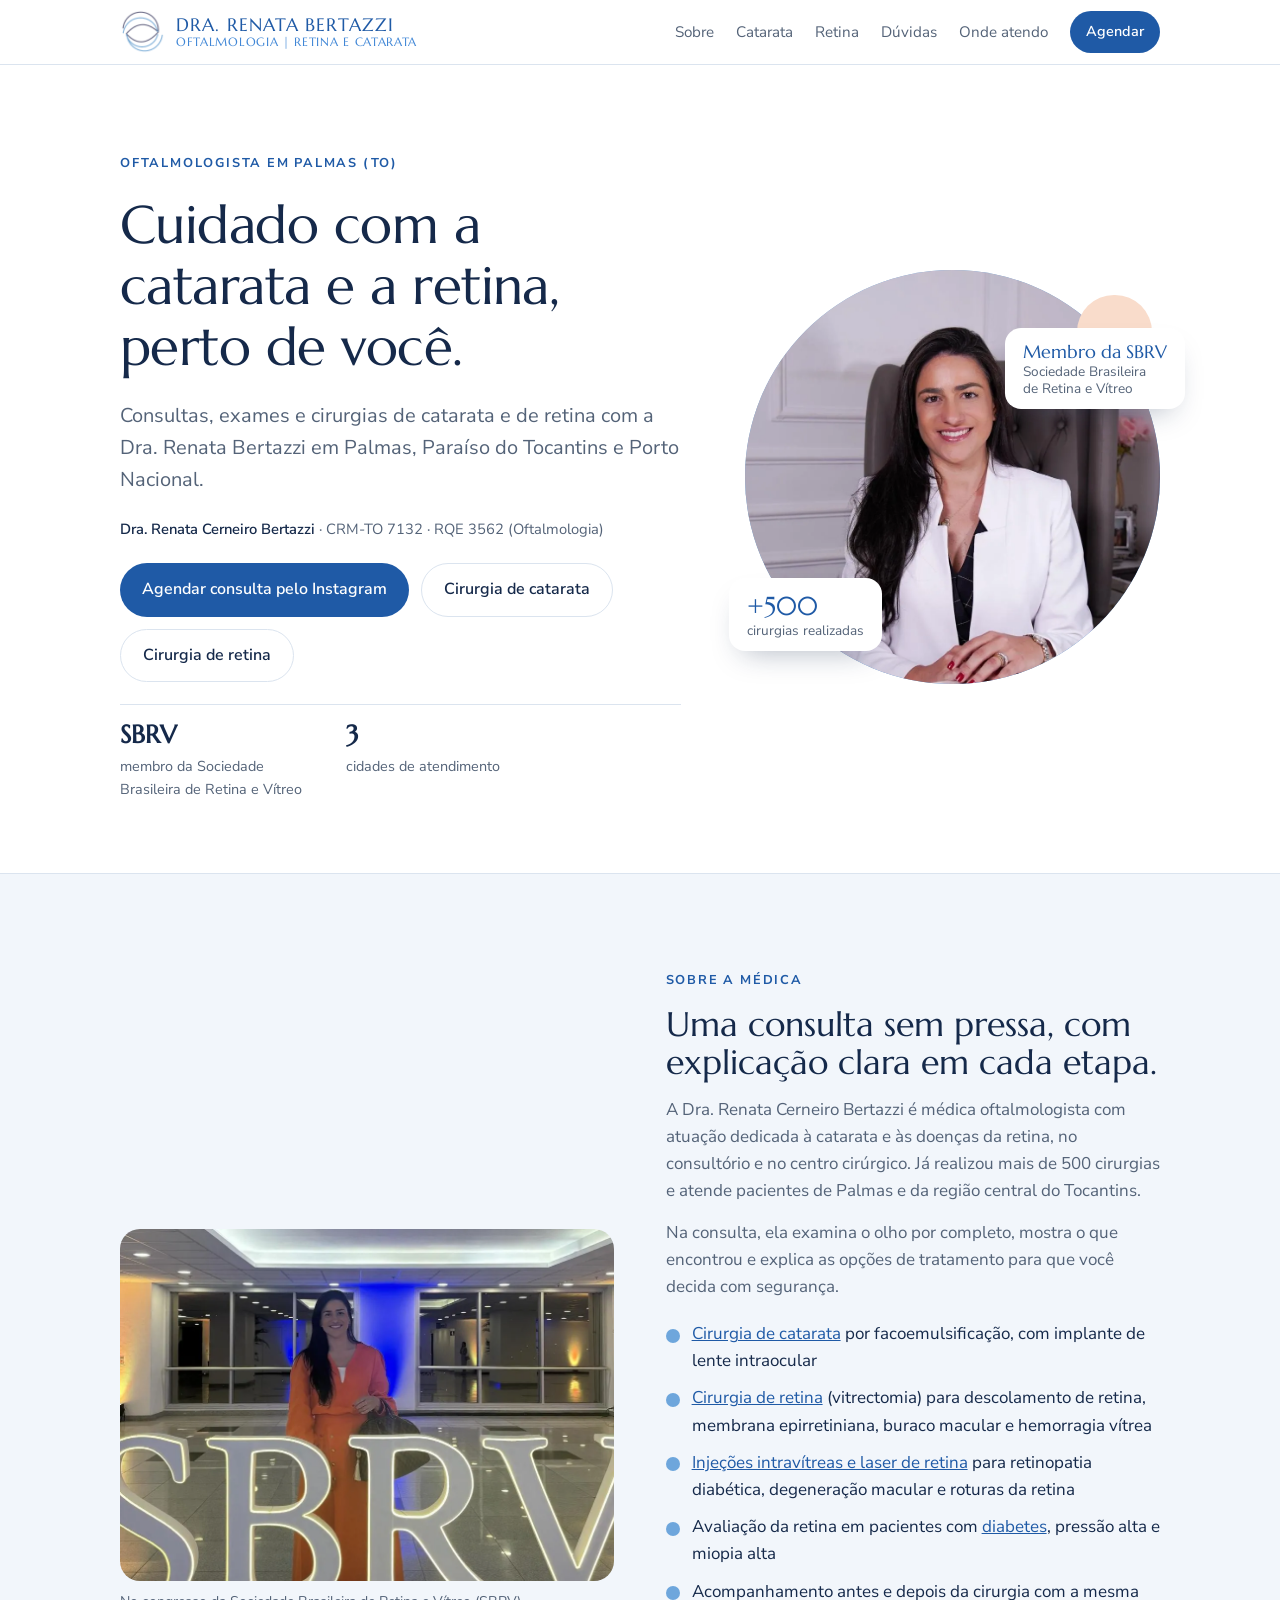
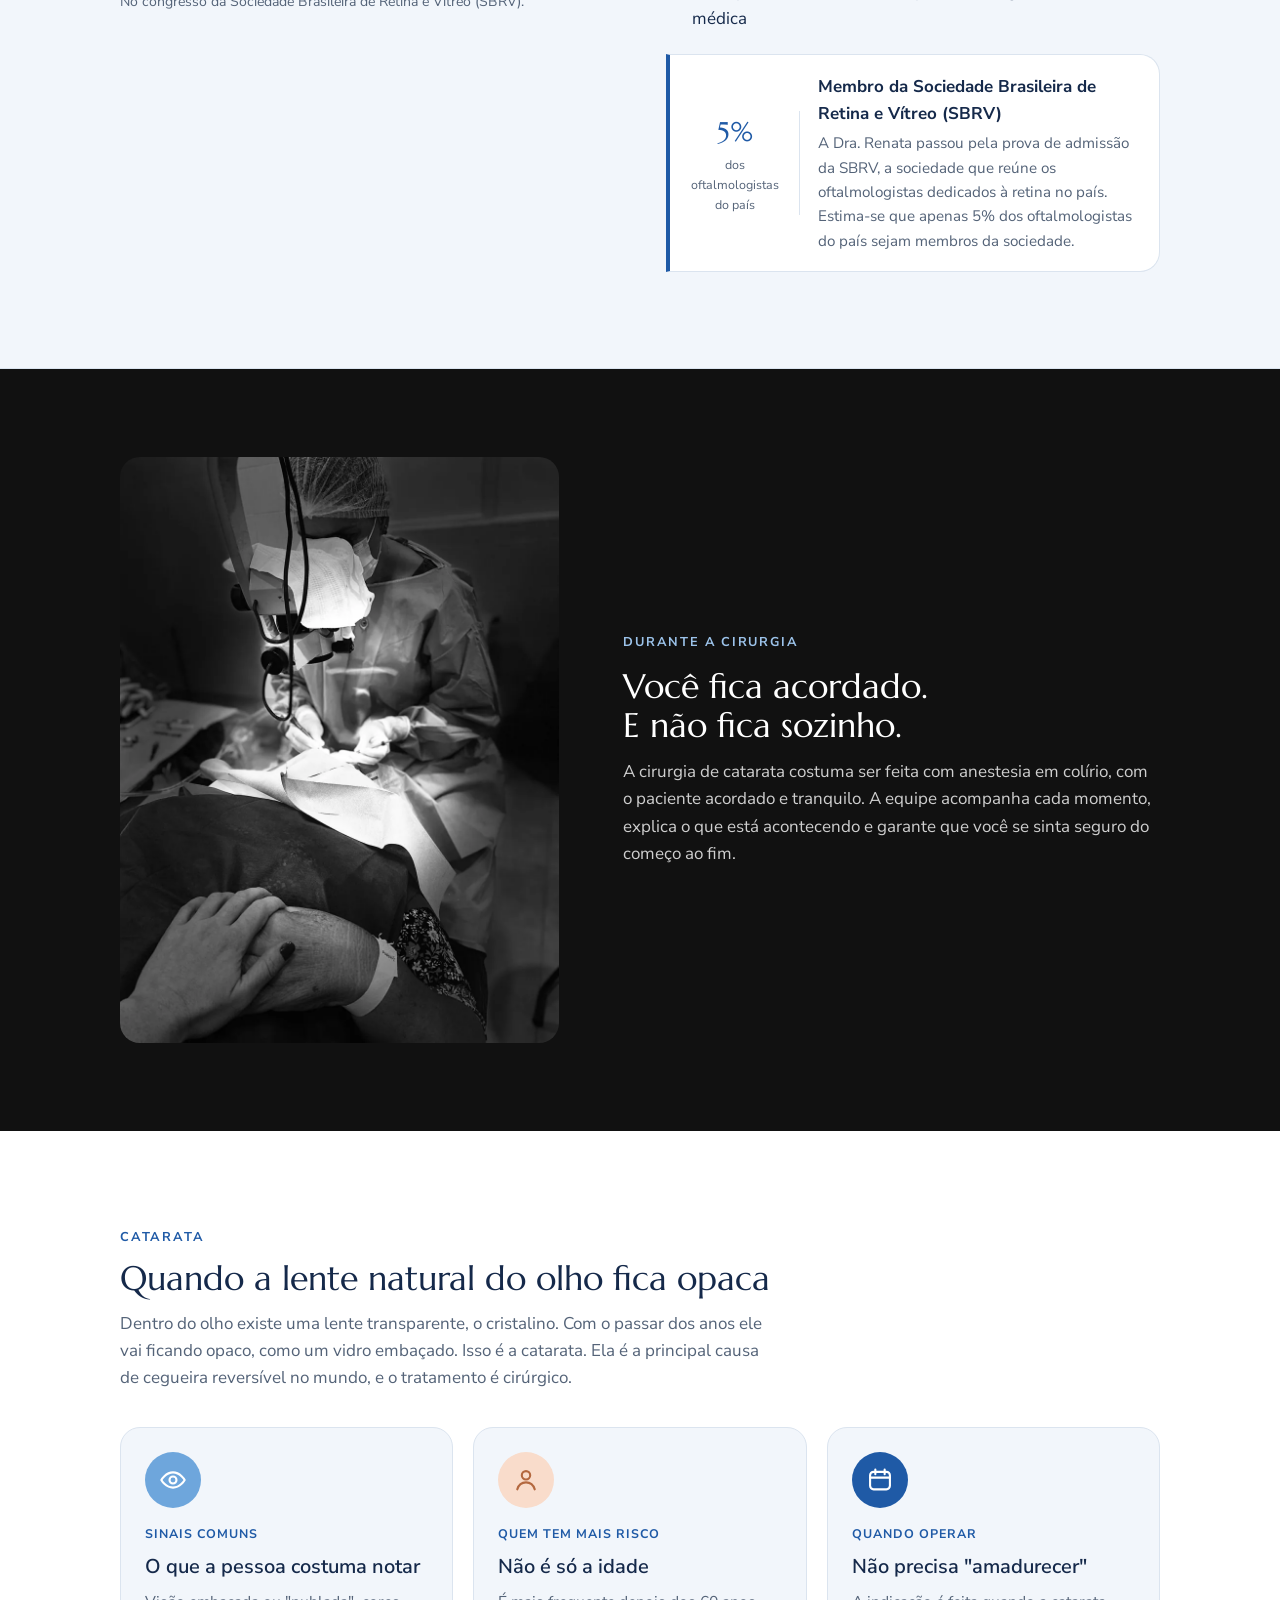
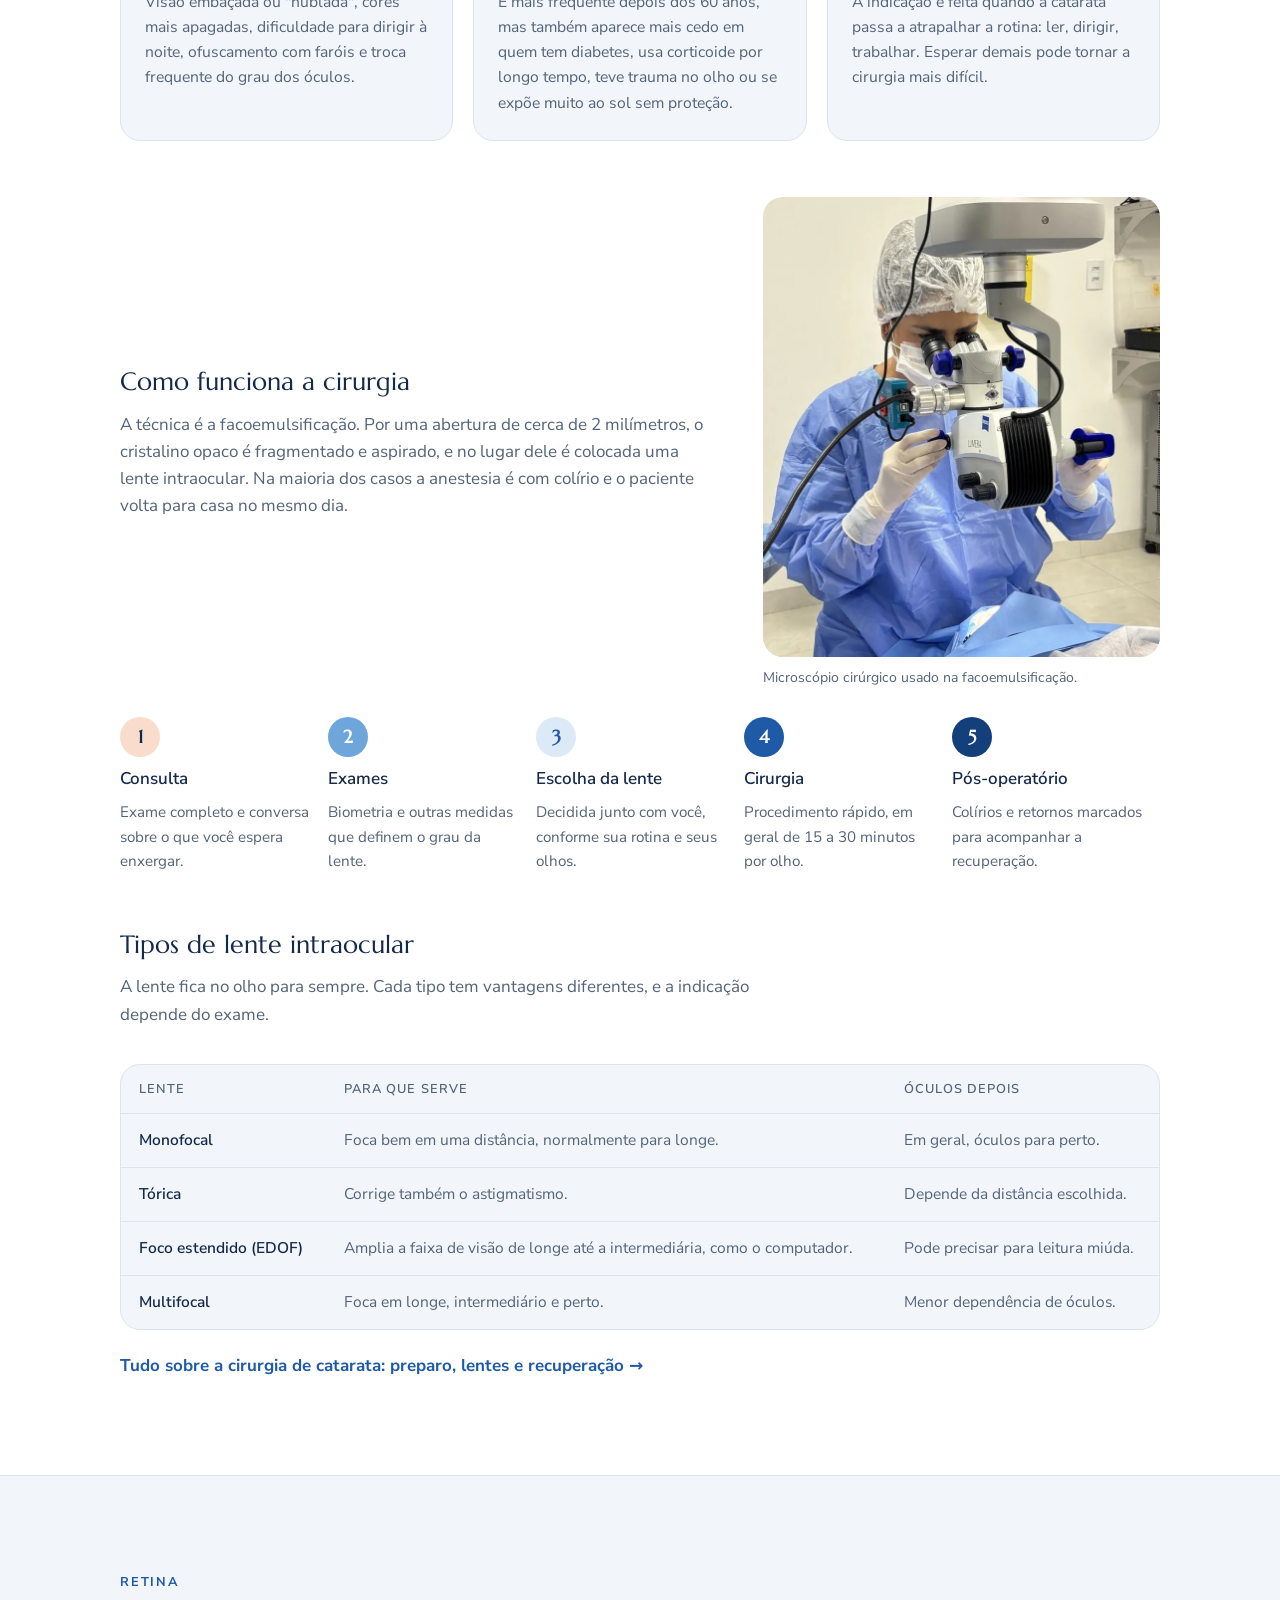
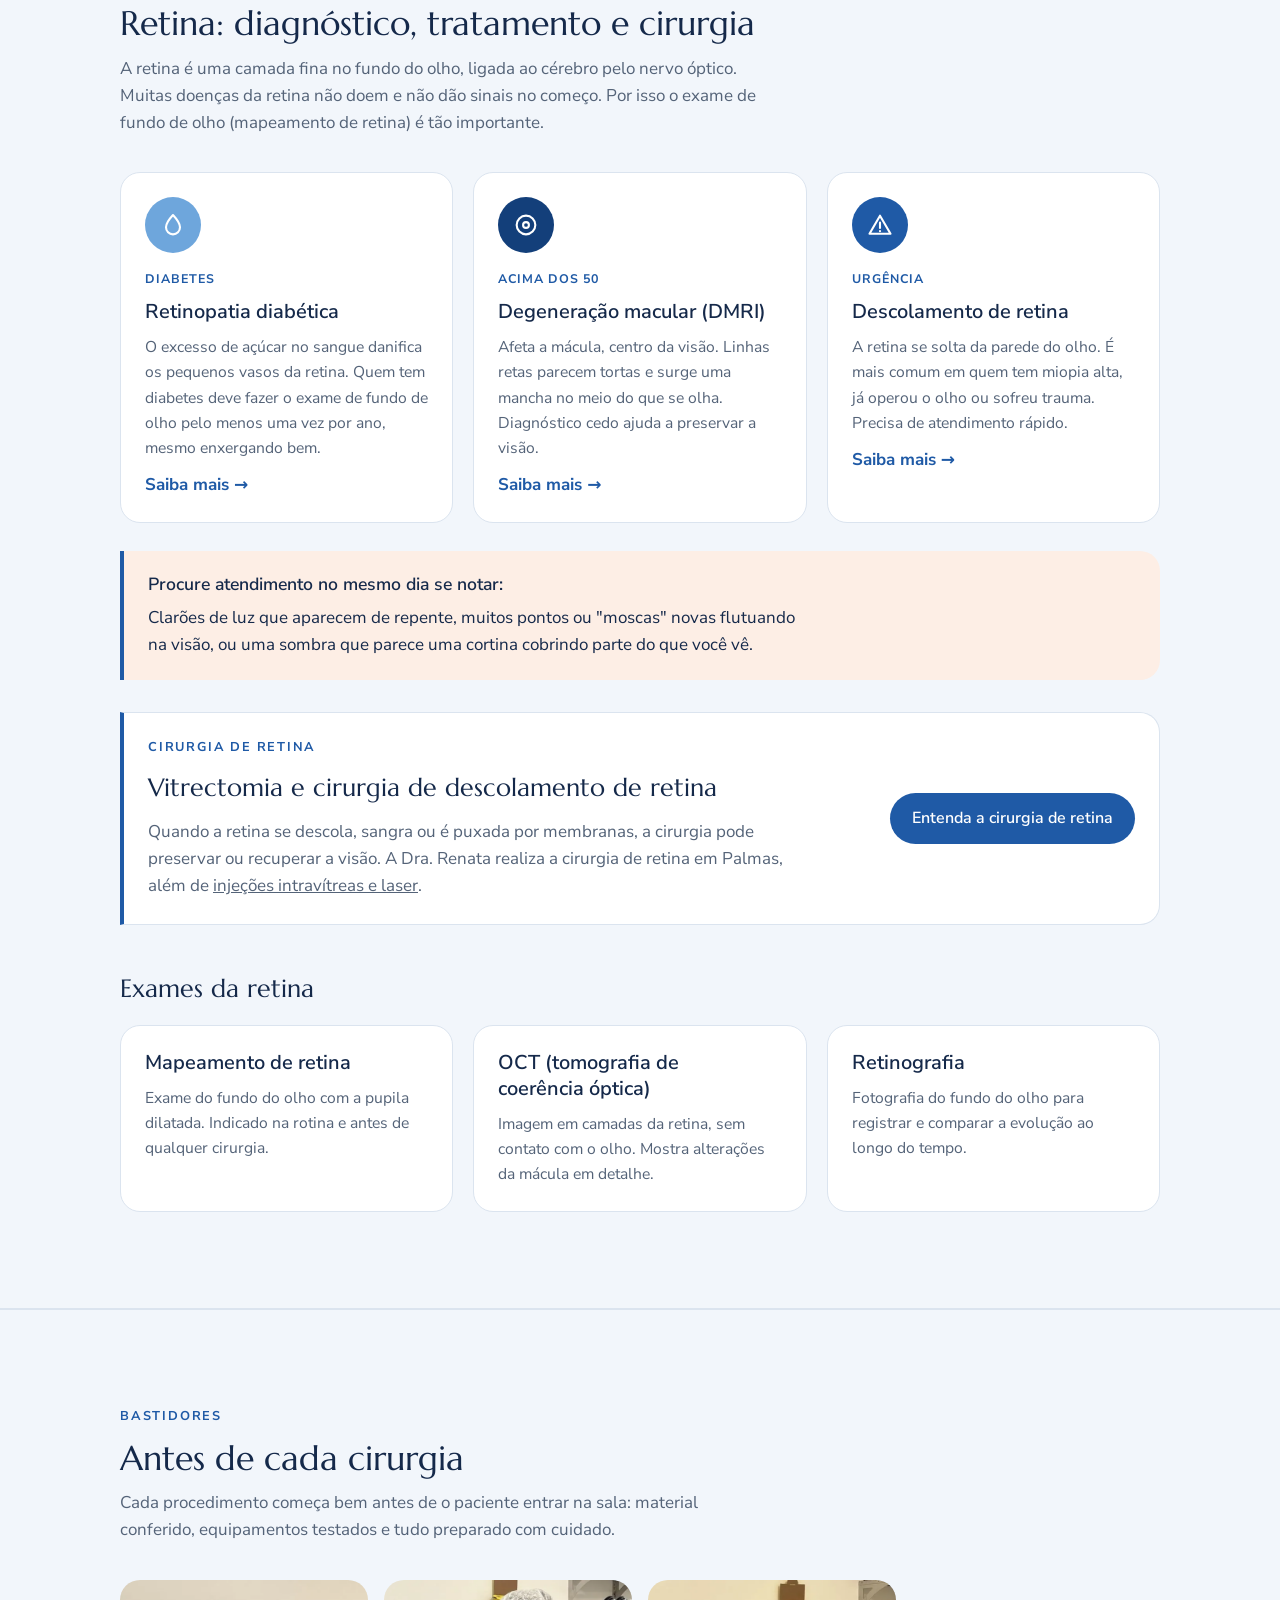
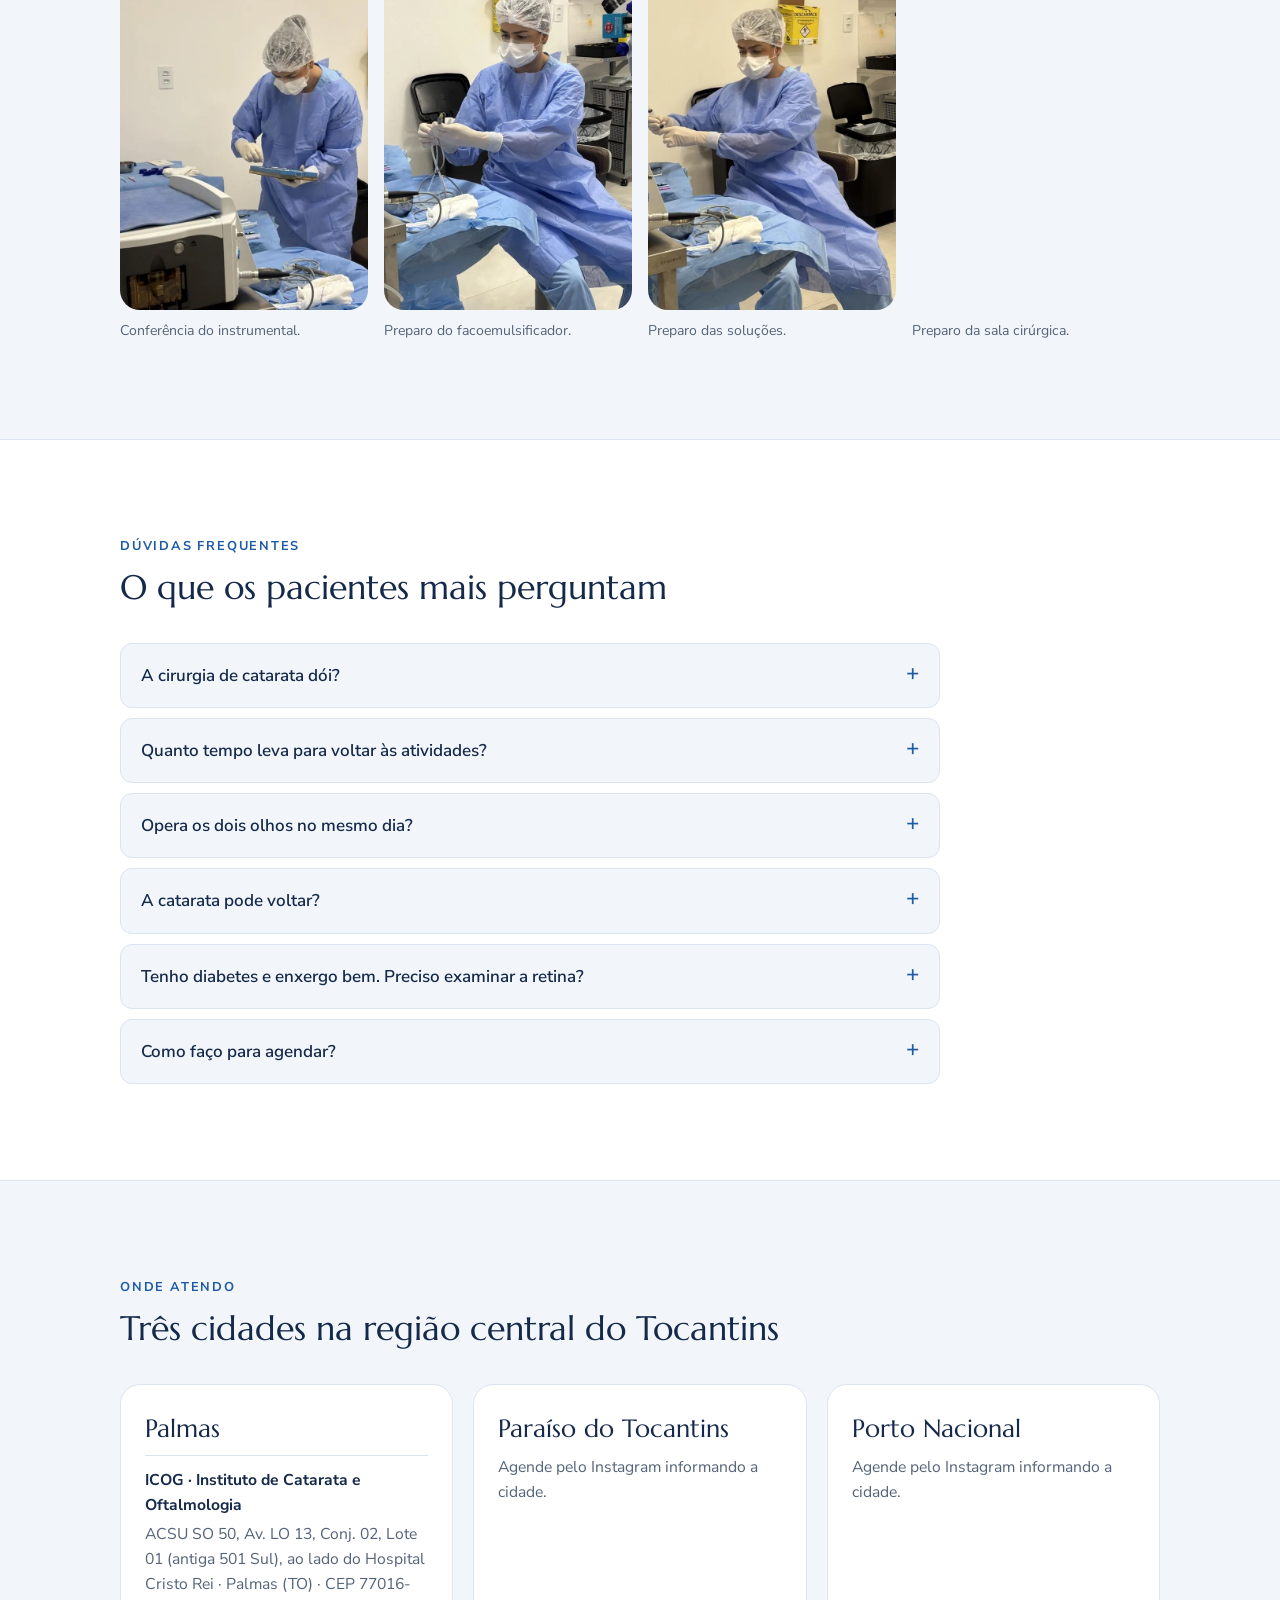
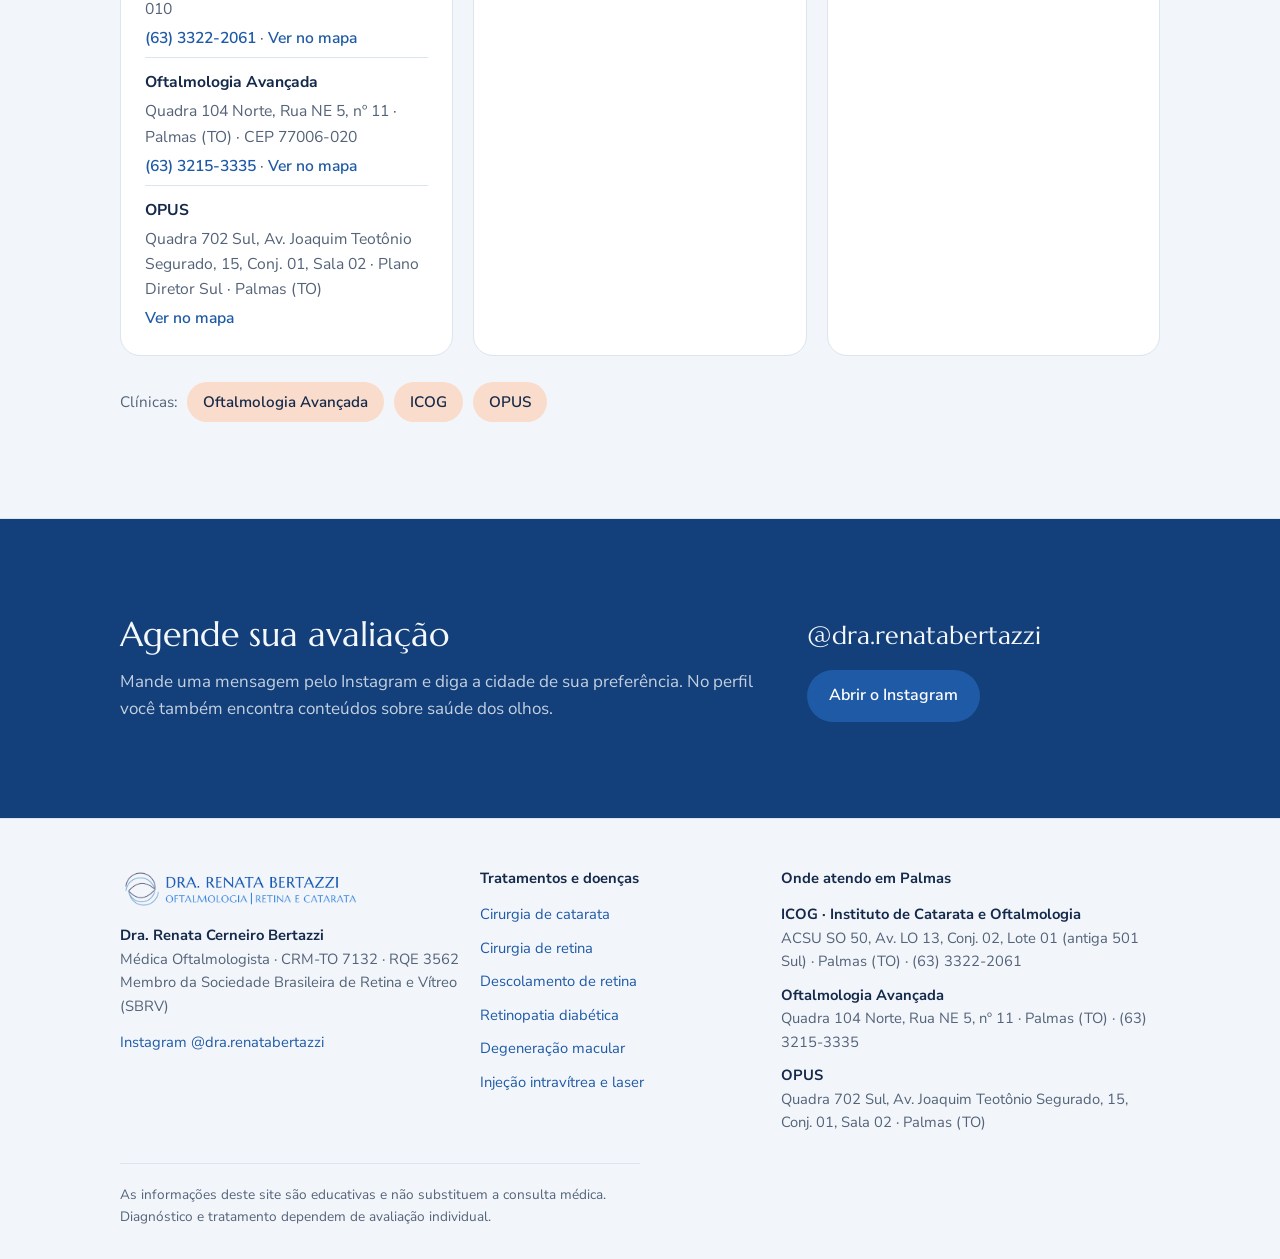
==== index.html @ 3be25dc4 "Site inicial: 7 páginas, SEO, fotos Co-Authored-By: Claude Opus 5.5 <noreply@anthropic.com> Claude-S" ====
<!DOCTYPE html>
<html lang="pt-BR">
<head>
<meta charset="utf-8">
<meta name="viewport" content="width=device-width, initial-scale=1">
<title>Oftalmologista em Palmas (TO) | Catarata e Retina | Dra. Renata Bertazzi</title>
<meta name="description" content="Dra. Renata Bertazzi, oftalmologista em Palmas (TO): cirurgia de catarata, cirurgia de retina, injeção intravítrea e laser. Membro da SBRV. Atende no ICOG, Oftalmologia Avançada e OPUS.">
<link rel="canonical" href="https://drarenatabertazzi.com.br/">
<meta property="og:type" content="website">
<meta property="og:locale" content="pt_BR">
<meta property="og:site_name" content="Dra. Renata Bertazzi">
<meta property="og:title" content="Oftalmologista em Palmas (TO) | Catarata e Retina | Dra. Renata Bertazzi">
<meta property="og:description" content="Dra. Renata Bertazzi, oftalmologista em Palmas (TO): cirurgia de catarata, cirurgia de retina, injeção intravítrea e laser. Membro da SBRV. Atende no ICOG, Oftalmologia Avançada e OPUS.">
<meta property="og:url" content="https://drarenatabertazzi.com.br/">
<meta property="og:image" content="https://drarenatabertazzi.com.br/img/dra-renata-bertazzi-oftalmologista-palmas.webp">
<meta name="theme-color" content="#1f5aa6">
<link rel="icon" type="image/png" href="img/simbolo.png">
<link rel="preconnect" href="https://fonts.googleapis.com">
<link rel="preconnect" href="https://fonts.gstatic.com" crossorigin>
<link href="https://fonts.googleapis.com/css2?family=Marcellus&family=Nunito+Sans:opsz,wght@6..12,400;6..12,600;6..12,700&display=swap" rel="stylesheet">
<link rel="stylesheet" href="style.css">
<script type="application/ld+json">
{
 "@context": "https://schema.org",
 "@graph": [
  {
   "@type": "WebSite",
   "@id": "https://drarenatabertazzi.com.br/#site",
   "url": "https://drarenatabertazzi.com.br/",
   "name": "Dra. Renata Bertazzi · Oftalmologista em Palmas",
   "inLanguage": "pt-BR"
  },
  {
   "@type": "Physician",
   "@id": "https://drarenatabertazzi.com.br/#medica",
   "name": "Dra. Renata Cerneiro Bertazzi",
   "alternateName": "Dra. Renata Bertazzi",
   "description": "Médica oftalmologista em Palmas (TO), com atuação em cirurgia de catarata e cirurgia de retina. Membro da Sociedade Brasileira de Retina e Vítreo.",
   "url": "https://drarenatabertazzi.com.br/",
   "image": "https://drarenatabertazzi.com.br/img/dra-renata-bertazzi-oftalmologista-palmas.webp",
   "logo": "https://drarenatabertazzi.com.br/img/logo-dra-renata-bertazzi.png",
   "medicalSpecialty": "Ophthalmologic",
   "sameAs": [
    "https://www.instagram.com/dra.renatabertazzi/"
   ],
   "address": {
    "@type": "PostalAddress",
    "streetAddress": "ACSU SO 50, Av. LO 13, Conj. 02, Lote 01 (antiga 501 Sul)",
    "addressLocality": "Palmas",
    "addressRegion": "TO",
    "addressCountry": "BR",
    "postalCode": "77016-010"
   },
   "location": [
    {
     "@type": "MedicalClinic",
     "name": "ICOG · Instituto de Catarata e Oftalmologia",
     "address": {
      "@type": "PostalAddress",
      "streetAddress": "ACSU SO 50, Av. LO 13, Conj. 02, Lote 01 (antiga 501 Sul)",
      "addressLocality": "Palmas",
      "addressRegion": "TO",
      "addressCountry": "BR",
      "postalCode": "77016-010"
     },
     "telephone": "+55-63-3322-2061"
    },
    {
     "@type": "MedicalClinic",
     "name": "Oftalmologia Avançada",
     "address": {
      "@type": "PostalAddress",
      "streetAddress": "Quadra 104 Norte, Rua NE 5, nº 11",
      "addressLocality": "Palmas",
      "addressRegion": "TO",
      "addressCountry": "BR",
      "postalCode": "77006-020"
     },
     "telephone": "+55-63-3215-3335"
    },
    {
     "@type": "MedicalClinic",
     "name": "OPUS",
     "address": {
      "@type": "PostalAddress",
      "streetAddress": "Quadra 702 Sul, Av. Joaquim Teotônio Segurado, 15, Conj. 01, Sala 02",
      "addressLocality": "Palmas",
      "addressRegion": "TO",
      "addressCountry": "BR"
     }
    }
   ],
   "areaServed": [
    {
     "@type": "City",
     "name": "Palmas"
    },
    {
     "@type": "City",
     "name": "Paraíso do Tocantins"
    },
    {
     "@type": "City",
     "name": "Porto Nacional"
    }
   ],
   "memberOf": {
    "@type": "MedicalOrganization",
    "name": "Sociedade Brasileira de Retina e Vítreo (SBRV)"
   },
   "availableService": [
    {
     "@type": "MedicalProcedure",
     "name": "Cirurgia de catarata (facoemulsificação)"
    },
    {
     "@type": "MedicalProcedure",
     "name": "Vitrectomia"
    },
    {
     "@type": "MedicalProcedure",
     "name": "Cirurgia de descolamento de retina"
    },
    {
     "@type": "MedicalProcedure",
     "name": "Injeção intravítrea (anti-VEGF)"
    },
    {
     "@type": "MedicalProcedure",
     "name": "Fotocoagulação a laser da retina"
    },
    {
     "@type": "MedicalProcedure",
     "name": "Mapeamento de retina"
    }
   ],
   "identifier": [
    {
     "@type": "PropertyValue",
     "propertyID": "CRM-TO",
     "value": "7132"
    },
    {
     "@type": "PropertyValue",
     "propertyID": "RQE",
     "value": "3562"
    }
   ]
  },
  {
   "@type": "FAQPage",
   "mainEntity": [
    {
     "@type": "Question",
     "name": "A cirurgia de catarata dói?",
     "acceptedAnswer": {
      "@type": "Answer",
      "text": "Na maioria dos casos a anestesia é feita com colírio, às vezes associada a um sedativo leve. O paciente fica acordado e pode sentir apenas uma pressão leve no olho."
     }
    },
    {
     "@type": "Question",
     "name": "Quanto tempo leva para voltar às atividades?",
     "acceptedAnswer": {
      "@type": "Answer",
      "text": "Muitos pacientes já percebem melhora nos primeiros dias. Atividades leves voltam logo, mas é preciso evitar esforço físico, coçar o olho e piscina por algumas semanas, conforme a orientação da médica."
     }
    },
    {
     "@type": "Question",
     "name": "Opera os dois olhos no mesmo dia?",
     "acceptedAnswer": {
      "@type": "Answer",
      "text": "Em geral, não. Cada olho é operado em uma data diferente, com intervalo de alguns dias ou semanas, para acompanhar a recuperação do primeiro."
     }
    },
    {
     "@type": "Question",
     "name": "A catarata pode voltar?",
     "acceptedAnswer": {
      "@type": "Answer",
      "text": "A catarata não volta, porque o cristalino foi retirado. Com o tempo, a membrana que segura a lente pode ficar opaca. Isso se chama opacificação da cápsula posterior e é tratado com um laser rápido no consultório (YAG laser)."
     }
    },
    {
     "@type": "Question",
     "name": "Tenho diabetes e enxergo bem. Preciso examinar a retina?",
     "acceptedAnswer": {
      "@type": "Answer",
      "text": "Sim. A retinopatia diabética pode avançar sem sintomas. O exame anual de fundo de olho é a forma de encontrar alterações a tempo de tratar."
     }
    },
    {
     "@type": "Question",
     "name": "Como faço para agendar?",
     "acceptedAnswer": {
      "@type": "Answer",
      "text": "Envie uma mensagem pelo Instagram @dra.renatabertazzi informando a cidade em que prefere ser atendido (Palmas, Paraíso do Tocantins ou Porto Nacional)."
     }
    }
   ]
  }
 ]
}
</script>
</head>
<body>
<header class="top">
  <div class="wrap">
    <a class="brand" href="index.html">
      <img class="mark" src="img/simbolo.png" alt="" width="46" height="46"><span class="bt"><strong>Dra. Renata Bertazzi</strong>
      <span>Oftalmologia | Retina e Catarata</span></span>
    </a>
    <nav class="nav" aria-label="Principal">
      <a href="index.html#sobre">Sobre</a>
      <a href="cirurgia-de-catarata-palmas.html">Catarata</a>
      <a href="cirurgia-de-retina-palmas.html">Retina</a>
      <a href="index.html#duvidas">Dúvidas</a>
      <a href="index.html#onde-atendo">Onde atendo</a>
      <a class="btn" href="https://www.instagram.com/dra.renatabertazzi/" target="_blank" rel="noopener">Agendar</a>
    </nav>
  </div>
</header>

<main id="inicio">

<section class="hero">
  <div class="wrap">
    <div class="hero-text">
      <span class="eyebrow">Oftalmologista em Palmas (TO)</span>
      <h1>Cuidado com a catarata e a retina, perto de você.</h1>
      <p class="lead">Consultas, exames e cirurgias de catarata e de retina com a Dra. Renata Bertazzi em Palmas, Paraíso do Tocantins e Porto Nacional.</p>
      <p class="cred"><b>Dra. Renata Cerneiro Bertazzi</b> · CRM-TO 7132 · RQE 3562 (Oftalmologia)</p>
      <div class="actions">
        <a class="btn" href="https://www.instagram.com/dra.renatabertazzi/" target="_blank" rel="noopener">Agendar consulta pelo Instagram</a>
        <a class="btn ghost" href="cirurgia-de-catarata-palmas.html">Cirurgia de catarata</a>
        <a class="btn ghost" href="cirurgia-de-retina-palmas.html">Cirurgia de retina</a>
      </div>
      <div class="facts">
        <div class="fact"><b>SBRV</b><span>membro da Sociedade Brasileira de Retina e Vítreo</span></div>
        <div class="fact"><b>3</b><span>cidades de atendimento</span></div>
      </div>
    </div>
    <div class="art">
      <div class="halo"><img src="img/dra-renata-bertazzi-oftalmologista-palmas.webp" alt="Dra. Renata Bertazzi sorrindo, de blazer branco, no consultório"></div>
      <span class="dot" aria-hidden="true"></span>
      <div class="badge"><b>+500</b><span>cirurgias realizadas</span></div>
      <div class="badge b2"><b>Membro da SBRV</b><span>Sociedade Brasileira<br>de Retina e Vítreo</span></div>
    </div>
  </div>
</section>

<section class="band alt" id="sobre">
  <div class="wrap grid-2">
    <figure class="photo-fig"><img src="img/dra-renata-bertazzi-congresso-sbrv.webp" alt="Dra. Renata Bertazzi sorrindo em frente ao letreiro SBRV"><figcaption>No congresso da Sociedade Brasileira de Retina e Vítreo (SBRV).</figcaption></figure>
    <div class="stack">
      <span class="eyebrow">Sobre a médica</span>
      <h2>Uma consulta sem pressa, com explicação clara em cada etapa.</h2>
      <p class="muted">A Dra. Renata Cerneiro Bertazzi é médica oftalmologista com atuação dedicada à catarata e às doenças da retina, no consultório e no centro cirúrgico. Já realizou mais de 500 cirurgias e atende pacientes de Palmas e da região central do Tocantins.</p>
      <p class="muted">Na consulta, ela examina o olho por completo, mostra o que encontrou e explica as opções de tratamento para que você decida com segurança.</p>
      <ul class="ticks">
        <li><a href="cirurgia-de-catarata-palmas.html">Cirurgia de catarata</a> por facoemulsificação, com implante de lente intraocular</li>
        <li><a href="cirurgia-de-retina-palmas.html">Cirurgia de retina</a> (vitrectomia) para descolamento de retina, membrana epirretiniana, buraco macular e hemorragia vítrea</li>
        <li><a href="injecao-intravitrea-e-laser-palmas.html">Injeções intravítreas e laser de retina</a> para retinopatia diabética, degeneração macular e roturas da retina</li>
        <li>Avaliação da retina em pacientes com <a href="retinopatia-diabetica.html">diabetes</a>, pressão alta e miopia alta</li>
        <li>Acompanhamento antes e depois da cirurgia com a mesma médica</li>
      </ul>
      <div class="cred-box">
        <div class="cred-num"><b>5%</b><span>dos oftalmologistas do país</span></div>
        <div>
          <b>Membro da Sociedade Brasileira de Retina e Vítreo (SBRV)</b>
          <p>A Dra. Renata passou pela prova de admissão da SBRV, a sociedade que reúne os oftalmologistas dedicados à retina no país. Estima-se que apenas 5% dos oftalmologistas do país sejam membros da sociedade.</p>
        </div>
      </div>
    </div>
  </div>
</section>

<section class="feature" aria-label="Cuidado durante a cirurgia">
  <div class="wrap">
    <img src="img/cirurgia-catarata-cuidado-paciente.webp" alt="Durante a cirurgia de catarata, uma mão segura a mão do paciente enquanto a médica opera ao microscópio">
    <div class="stack">
      <span class="eyebrow" style="color:#9cc3ea;">Durante a cirurgia</span>
      <h2>Você fica acordado. E não fica sozinho.</h2>
      <p>A cirurgia de catarata costuma ser feita com anestesia em colírio, com o paciente acordado e tranquilo. A equipe acompanha cada momento, explica o que está acontecendo e garante que você se sinta seguro do começo ao fim.</p>
    </div>
  </div>
</section>

<section class="band" id="catarata">
  <div class="wrap">
    <div class="head">
      <span class="eyebrow">Catarata</span>
      <h2>Quando a lente natural do olho fica opaca</h2>
      <p class="muted">Dentro do olho existe uma lente transparente, o cristalino. Com o passar dos anos ele vai ficando opaco, como um vidro embaçado. Isso é a catarata. Ela é a principal causa de cegueira reversível no mundo, e o tratamento é cirúrgico.</p>
    </div>

    <div class="grid-3">
      <div class="card">
        <span class="ico s"><svg viewBox="0 0 24 24"><path d="M2 12s3.6-6.5 10-6.5S22 12 22 12s-3.6 6.5-10 6.5S2 12 2 12z"/><circle cx="12" cy="12" r="3"/></svg></span>
        <span class="tag">Sinais comuns</span>
        <h3>O que a pessoa costuma notar</h3>
        <p>Visão embaçada ou "nublada", cores mais apagadas, dificuldade para dirigir à noite, ofuscamento com faróis e troca frequente do grau dos óculos.</p>
      </div>
      <div class="card">
        <span class="ico p"><svg viewBox="0 0 24 24"><circle cx="12" cy="8" r="3.6"/><path d="M4.5 20c1.2-4 4.2-6 7.5-6s6.3 2 7.5 6"/></svg></span>
        <span class="tag">Quem tem mais risco</span>
        <h3>Não é só a idade</h3>
        <p>É mais frequente depois dos 60 anos, mas também aparece mais cedo em quem tem diabetes, usa corticoide por longo tempo, teve trauma no olho ou se expõe muito ao sol sem proteção.</p>
      </div>
      <div class="card">
        <span class="ico t"><svg viewBox="0 0 24 24"><rect x="3.5" y="5" width="17" height="15" rx="3"/><path d="M8 3v4M16 3v4M3.5 10h17"/></svg></span>
        <span class="tag">Quando operar</span>
        <h3>Não precisa "amadurecer"</h3>
        <p>A indicação é feita quando a catarata passa a atrapalhar a rotina: ler, dirigir, trabalhar. Esperar demais pode tornar a cirurgia mais difícil.</p>
      </div>
    </div>

    <div class="split">
      <div class="head" style="margin:0;">
      <h3 style="font-family: var(--font-display); font-size: var(--step-2); font-weight: 500;">Como funciona a cirurgia</h3>
      <p class="muted">A técnica é a facoemulsificação. Por uma abertura de cerca de 2 milímetros, o cristalino opaco é fragmentado e aspirado, e no lugar dele é colocada uma lente intraocular. Na maioria dos casos a anestesia é com colírio e o paciente volta para casa no mesmo dia.</p>
    </div>
      <figure class="photo-fig"><img src="img/microscopio-cirurgico-catarata.webp" alt="Dra. Renata ajustando o microscópio cirúrgico antes da cirurgia de catarata"><figcaption>Microscópio cirúrgico usado na facoemulsificação.</figcaption></figure>
    </div>
    <ol class="steps">
      <li><b>Consulta</b><span>Exame completo e conversa sobre o que você espera enxergar.</span></li>
      <li><b>Exames</b><span>Biometria e outras medidas que definem o grau da lente.</span></li>
      <li><b>Escolha da lente</b><span>Decidida junto com você, conforme sua rotina e seus olhos.</span></li>
      <li><b>Cirurgia</b><span>Procedimento rápido, em geral de 15 a 30 minutos por olho.</span></li>
      <li><b>Pós-operatório</b><span>Colírios e retornos marcados para acompanhar a recuperação.</span></li>
    </ol>

    <div class="head" style="margin-top: 56px;">
      <h3 style="font-family: var(--font-display); font-size: var(--step-2); font-weight: 500;">Tipos de lente intraocular</h3>
      <p class="muted">A lente fica no olho para sempre. Cada tipo tem vantagens diferentes, e a indicação depende do exame.</p>
    </div>
    <div class="lens-wrap">
      <table class="lens-table">
        <thead><tr><th>Lente</th><th>Para que serve</th><th>Óculos depois</th></tr></thead>
        <tbody>
          <tr><td>Monofocal</td><td>Foca bem em uma distância, normalmente para longe.</td><td>Em geral, óculos para perto.</td></tr>
          <tr><td>Tórica</td><td>Corrige também o astigmatismo.</td><td>Depende da distância escolhida.</td></tr>
          <tr><td>Foco estendido (EDOF)</td><td>Amplia a faixa de visão de longe até a intermediária, como o computador.</td><td>Pode precisar para leitura miúda.</td></tr>
          <tr><td>Multifocal</td><td>Foca em longe, intermediário e perto.</td><td>Menor dependência de óculos.</td></tr>
        </tbody>
      </table>
    </div>
    <p style="margin-top:22px;"><a class="more" href="cirurgia-de-catarata-palmas.html">Tudo sobre a cirurgia de catarata: preparo, lentes e recuperação →</a></p>
  </div>
</section>

<section class="band alt" id="retina">
  <div class="wrap">
    <div class="head">
      <span class="eyebrow">Retina</span>
      <h2>Retina: diagnóstico, tratamento e cirurgia</h2>
      <p class="muted">A retina é uma camada fina no fundo do olho, ligada ao cérebro pelo nervo óptico. Muitas doenças da retina não doem e não dão sinais no começo. Por isso o exame de fundo de olho (mapeamento de retina) é tão importante.</p>
    </div>
    <div class="grid-3">
      <div class="card">
        <span class="ico s"><svg viewBox="0 0 24 24"><path d="M12 3.5s6 6.4 6 10.5a6 6 0 0 1-12 0c0-4.1 6-10.5 6-10.5z"/></svg></span>
        <span class="tag">Diabetes</span>
        <h3>Retinopatia diabética</h3>
        <p>O excesso de açúcar no sangue danifica os pequenos vasos da retina. Quem tem diabetes deve fazer o exame de fundo de olho pelo menos uma vez por ano, mesmo enxergando bem.</p>
        <a class="more" href="retinopatia-diabetica.html">Saiba mais →</a>
      </div>
      <div class="card">
        <span class="ico m"><svg viewBox="0 0 24 24"><circle cx="12" cy="12" r="8"/><circle cx="12" cy="12" r="2.5"/></svg></span>
        <span class="tag">Acima dos 50</span>
        <h3>Degeneração macular (DMRI)</h3>
        <p>Afeta a mácula, centro da visão. Linhas retas parecem tortas e surge uma mancha no meio do que se olha. Diagnóstico cedo ajuda a preservar a visão.</p>
        <a class="more" href="degeneracao-macular.html">Saiba mais →</a>
      </div>
      <div class="card">
        <span class="ico t"><svg viewBox="0 0 24 24"><path d="M12 4 21 19.5H3z"/><path d="M12 10v4.5M12 17.2v.1"/></svg></span>
        <span class="tag">Urgência</span>
        <h3>Descolamento de retina</h3>
        <p>A retina se solta da parede do olho. É mais comum em quem tem miopia alta, já operou o olho ou sofreu trauma. Precisa de atendimento rápido.</p>
        <a class="more" href="descolamento-de-retina.html">Saiba mais →</a>
      </div>
    </div>

    <div class="alert" role="note">
      <h3>Procure atendimento no mesmo dia se notar:</h3>
      <p>Clarões de luz que aparecem de repente, muitos pontos ou "moscas" novas flutuando na visão, ou uma sombra que parece uma cortina cobrindo parte do que você vê.</p>
    </div>

    <div class="surg">
      <div class="stack">
        <span class="eyebrow">Cirurgia de retina</span>
        <h3>Vitrectomia e cirurgia de descolamento de retina</h3>
        <p class="muted">Quando a retina se descola, sangra ou é puxada por membranas, a cirurgia pode preservar ou recuperar a visão. A Dra. Renata realiza a cirurgia de retina em Palmas, além de <a href="injecao-intravitrea-e-laser-palmas.html">injeções intravítreas e laser</a>.</p>
      </div>
      <a class="btn" href="cirurgia-de-retina-palmas.html">Entenda a cirurgia de retina</a>
    </div>

    <div class="head" style="margin-top: 48px; margin-bottom: 20px;">
      <h3 style="font-family: var(--font-display); font-size: var(--step-2); font-weight: 500;">Exames da retina</h3>
    </div>
    <div class="grid-3">
      <div class="card"><h3>Mapeamento de retina</h3><p>Exame do fundo do olho com a pupila dilatada. Indicado na rotina e antes de qualquer cirurgia.</p></div>
      <div class="card"><h3>OCT (tomografia de coerência óptica)</h3><p>Imagem em camadas da retina, sem contato com o olho. Mostra alterações da mácula em detalhe.</p></div>
      <div class="card"><h3>Retinografia</h3><p>Fotografia do fundo do olho para registrar e comparar a evolução ao longo do tempo.</p></div>
    </div>
  </div>
</section>

<section class="band alt" id="bastidores">
  <div class="wrap">
    <div class="head">
      <span class="eyebrow">Bastidores</span>
      <h2>Antes de cada cirurgia</h2>
      <p class="muted">Cada procedimento começa bem antes de o paciente entrar na sala: material conferido, equipamentos testados e tudo preparado com cuidado.</p>
    </div>
    <div class="gallery">
      <figure class="photo-fig"><img src="img/preparo-instrumental-cirurgico.webp" alt="Dra. Renata conferindo a caixa de instrumentos cirúrgicos" loading="lazy"><figcaption>Conferência do instrumental.</figcaption></figure>
      <figure class="photo-fig"><img src="img/preparo-facoemulsificador.webp" alt="Dra. Renata preparando a caneta do facoemulsificador" loading="lazy"><figcaption>Preparo do facoemulsificador.</figcaption></figure>
      <figure class="photo-fig"><img src="img/preparo-cirurgia-oftalmologica.webp" alt="Dra. Renata preparando seringas antes da cirurgia" loading="lazy"><figcaption>Preparo das soluções.</figcaption></figure>
      <figure class="photo-fig"><video src="img/bastidores-sala-cirurgica.mp4" autoplay muted loop playsinline aria-label="Vídeo da Dra. Renata preparando a sala cirúrgica"></video><figcaption>Preparo da sala cirúrgica.</figcaption></figure>
    </div>
  </div>
</section>

<section class="band" id="duvidas">
  <div class="wrap">
    <div class="head">
      <span class="eyebrow">Dúvidas frequentes</span>
      <h2>O que os pacientes mais perguntam</h2>
    </div>
    <div class="faq">
      <details>
        <summary>A cirurgia de catarata dói?</summary>
        <p>Na maioria dos casos a anestesia é feita com colírio, às vezes associada a um sedativo leve. O paciente fica acordado e pode sentir apenas uma pressão leve no olho.</p>
      </details>
      <details>
        <summary>Quanto tempo leva para voltar às atividades?</summary>
        <p>Muitos pacientes já percebem melhora nos primeiros dias. Atividades leves voltam logo, mas é preciso evitar esforço físico, coçar o olho e piscina por algumas semanas, conforme a orientação da médica.</p>
      </details>
      <details>
        <summary>Opera os dois olhos no mesmo dia?</summary>
        <p>Em geral, não. Cada olho é operado em uma data diferente, com intervalo de alguns dias ou semanas, para acompanhar a recuperação do primeiro.</p>
      </details>
      <details>
        <summary>A catarata pode voltar?</summary>
        <p>A catarata não volta, porque o cristalino foi retirado. Com o tempo, a membrana que segura a lente pode ficar opaca. Isso se chama opacificação da cápsula posterior e é tratado com um laser rápido no consultório (YAG laser).</p>
      </details>
      <details>
        <summary>Tenho diabetes e enxergo bem. Preciso examinar a retina?</summary>
        <p>Sim. A retinopatia diabética pode avançar sem sintomas. O exame anual de fundo de olho é a forma de encontrar alterações a tempo de tratar.</p>
      </details>
      <details>
        <summary>Como faço para agendar?</summary>
        <p>Envie uma mensagem pelo Instagram @dra.renatabertazzi informando a cidade em que prefere ser atendido (Palmas, Paraíso do Tocantins ou Porto Nacional).</p>
      </details>
    </div>
  </div>
</section>

<section class="band alt" id="onde-atendo">
  <div class="wrap">
    <div class="head">
      <span class="eyebrow">Onde atendo</span>
      <h2>Três cidades na região central do Tocantins</h2>
    </div>
    <div class="grid-3">
      <div class="card place"><span class="city">Palmas</span>
        <div class="clinic"><b>ICOG · Instituto de Catarata e Oftalmologia</b>
          <p>ACSU SO 50, Av. LO 13, Conj. 02, Lote 01 (antiga 501 Sul), ao lado do Hospital Cristo Rei · Palmas (TO) · CEP 77016-010</p>
          <p class="links"><a href="tel:+556333222061">(63) 3322-2061</a> · <a href="https://www.google.com/maps/search/?api=1&amp;query=ICOG+Instituto+de+Catarata+e+Oftalmologia+Palmas+TO" target="_blank" rel="noopener">Ver no mapa</a></p>
        </div>
        <div class="clinic"><b>Oftalmologia Avançada</b>
          <p>Quadra 104 Norte, Rua NE 5, nº 11 · Palmas (TO) · CEP 77006-020</p>
          <p class="links"><a href="tel:+556332153335">(63) 3215-3335</a> · <a href="https://www.google.com/maps/search/?api=1&amp;query=Oftalmologia+Avan%C3%A7ada+104+Norte+Palmas+TO" target="_blank" rel="noopener">Ver no mapa</a></p>
        </div>
        <div class="clinic"><b>OPUS</b>
          <p>Quadra 702 Sul, Av. Joaquim Teotônio Segurado, 15, Conj. 01, Sala 02 · Plano Diretor Sul · Palmas (TO)</p>
          <p class="links"><a href="https://www.google.com/maps/search/?api=1&amp;query=OPUS+702+Sul+Avenida+Joaquim+Teot%C3%B4nio+Segurado+Palmas+TO" target="_blank" rel="noopener">Ver no mapa</a></p>
        </div>
      </div>
      <div class="card place"><span class="city">Paraíso do Tocantins</span><p>Agende pelo Instagram informando a cidade.</p></div>
      <div class="card place"><span class="city">Porto Nacional</span><p>Agende pelo Instagram informando a cidade.</p></div>
    </div>
    <div class="clinics" aria-label="Clínicas">
      <span class="muted" style="font-size: 0.95rem;">Clínicas:</span>
      <span class="chip">Oftalmologia Avançada</span>
      <span class="chip">ICOG</span>
      <span class="chip">OPUS</span>
    </div>
  </div>
</section>

<section class="band cta">
  <div class="wrap">
    <div class="stack">
      <h2>Agende sua avaliação</h2>
      <p>Mande uma mensagem pelo Instagram e diga a cidade de sua preferência. No perfil você também encontra conteúdos sobre saúde dos olhos.</p>
    </div>
    <div class="stack" style="justify-items: start;">
      <span class="handle">@dra.renatabertazzi</span>
      <a class="btn" href="https://www.instagram.com/dra.renatabertazzi/" target="_blank" rel="noopener">Abrir o Instagram</a>
    </div>
  </div>
</section>

</main>
<footer class="site-foot">
  <div class="wrap foot-grid">
    <div class="stack">
      <img src="img/logo-dra-renata-bertazzi.png" alt="Dra. Renata Bertazzi · Oftalmologia | Retina e Catarata" class="foot-logo" width="260" height="49" loading="lazy">
      <p><strong>Dra. Renata Cerneiro Bertazzi</strong><br>Médica Oftalmologista · CRM-TO 7132 · RQE 3562<br>Membro da Sociedade Brasileira de Retina e Vítreo (SBRV)</p>
      <p><a href="https://www.instagram.com/dra.renatabertazzi/" target="_blank" rel="noopener">Instagram @dra.renatabertazzi</a></p>
    </div>
    <div class="stack">
      <b>Tratamentos e doenças</b>
      <ul class="foot-list">
        <li><a href="cirurgia-de-catarata-palmas.html">Cirurgia de catarata</a></li>
        <li><a href="cirurgia-de-retina-palmas.html">Cirurgia de retina</a></li>
        <li><a href="descolamento-de-retina.html">Descolamento de retina</a></li>
        <li><a href="retinopatia-diabetica.html">Retinopatia diabética</a></li>
        <li><a href="degeneracao-macular.html">Degeneração macular</a></li>
        <li><a href="injecao-intravitrea-e-laser-palmas.html">Injeção intravítrea e laser</a></li>
      </ul>
    </div>
    <div class="stack">
      <b>Onde atendo em Palmas</b>
      <ul class="foot-list">
        <li><b>ICOG · Instituto de Catarata e Oftalmologia</b><br>ACSU SO 50, Av. LO 13, Conj. 02, Lote 01 (antiga 501 Sul) · Palmas (TO) · (63) 3322-2061</li>
        <li><b>Oftalmologia Avançada</b><br>Quadra 104 Norte, Rua NE 5, nº 11 · Palmas (TO) · (63) 3215-3335</li>
        <li><b>OPUS</b><br>Quadra 702 Sul, Av. Joaquim Teotônio Segurado, 15, Conj. 01, Sala 02 · Palmas (TO)</li>
      </ul>
    </div>
  </div>
  <div class="wrap"><p class="foot-note">As informações deste site são educativas e não substituem a consulta médica. Diagnóstico e tratamento dependem de avaliação individual.</p></div>
</footer>
</body>
</html>
---- style.css ----
:root {
  /* Identidade da Dra. Renata: azul do logo sobre branco, um toque pêssego para aquecer. Layout: círculos azuis, faixas alternadas branco / azul-névoa. */
  --ink: #15294a;
  --ink-soft: #546378;
  --paper: #ffffff;
  --surface: #f2f6fb;
  --line: #dbe4ef;
  --accent: #1f5aa6;      /* azul do logo (botões) */
  --accent-ink: #ffffff;
  --sage: #6ea6dc;        /* azul-céu do círculo */
  --sage-deep: #1f5aa6;
  --peach: #f9dccb;       /* toque quente */
  --sand: #dcEAF7;
  --mocha: #133f7a;
  --deep: #133f7a;
  --deep-text: #f4f8fd;
  --alert-bg: #fdeee5;
  --font-display: "Marcellus", "Tenor Sans", "Gill Sans", "Trebuchet MS", sans-serif;
  --font-body: "Nunito Sans", "Segoe UI", system-ui, -apple-system, sans-serif;
  --step-0: 1.0625rem;
  --step-1: 1.25rem;
  --step-2: 1.55rem;
  --step-3: 2.1rem;
  --step-4: clamp(2.3rem, 4.6vw, 3.3rem);
  --radius: 20px;
  --wrap: 1120px;
  color-scheme: light;
}
* { box-sizing: border-box; }
html { scroll-behavior: smooth; }
@media (prefers-reduced-motion: reduce) { html { scroll-behavior: auto; } }
body {
  margin: 0; background: var(--paper); color: var(--ink);
  font-family: var(--font-body); font-size: var(--step-0); line-height: 1.6;
}
img { max-width: 100%; }
a { color: inherit; }
a:focus-visible, button:focus-visible, summary:focus-visible {
  outline: 3px solid var(--accent); outline-offset: 3px; border-radius: 6px;
}
h1, h2, h3 { font-family: var(--font-display); font-weight: 400; line-height: 1.15; text-wrap: balance; margin: 0; }
h1 { font-size: var(--step-4); letter-spacing: -0.01em; }
h2 { font-size: var(--step-3); }
h3 { font-size: var(--step-1); font-family: var(--font-body); font-weight: 600; line-height: 1.3; }
p { margin: 0; max-width: 65ch; }
.wrap { max-width: var(--wrap); margin: 0 auto; padding: 0 clamp(16px, 4vw, 40px); }
.eyebrow { font-size: 0.8rem; font-weight: 700; letter-spacing: 0.14em; text-transform: uppercase; color: var(--sage-deep); }
.muted { color: var(--ink-soft); }

/* Cabeçalho */
.top { position: sticky; top: 0; z-index: 10; background: color-mix(in srgb, var(--paper) 92%, transparent); backdrop-filter: blur(8px); border-bottom: 1px solid var(--line); }
.top .wrap { display: flex; align-items: center; justify-content: space-between; gap: 16px; min-height: 64px; }
.brand { text-decoration: none; display: flex; align-items: center; gap: 10px; line-height: 1.2; }
.brand .bt { display: flex; flex-direction: column; }
.brand .mark { width: 46px; height: 46px; flex: none; }
.brand strong { font-family: var(--font-display); font-size: 1.15rem; font-weight: 400; letter-spacing: 0.06em; text-transform: uppercase; color: var(--accent); }
.brand .bt > span { font-family: var(--font-display); text-transform: uppercase; font-size: 0.72rem; letter-spacing: 0.06em; color: #3f86d6 !important; color: var(--ink-soft); }
.nav { display: flex; gap: 22px; align-items: center; font-size: 0.95rem; }
.nav a { text-decoration: none; color: var(--ink-soft); }
.nav a:hover { color: var(--ink); }
.btn {
  display: inline-flex; align-items: center; gap: 10px; text-decoration: none;
  background: var(--accent); color: var(--accent-ink); font-weight: 600;
  padding: 13px 22px; border-radius: 999px; font-size: 1rem; border: 0;
}
.btn:hover { filter: brightness(1.06); }
.btn.ghost { background: transparent; color: var(--ink); border: 1.5px solid var(--line); }
.nav .btn { padding: 9px 16px; font-size: 0.9rem; color: var(--accent-ink); }
@media (max-width: 860px) { .nav a:not(.btn) { display: none; } }

/* Hero */
.hero { padding: clamp(40px, 7vw, 88px) 0 clamp(40px, 6vw, 72px); }
.hero .wrap { display: grid; grid-template-columns: 1.15fr 0.85fr; gap: clamp(28px, 5vw, 64px); align-items: center; }
.hero-text { display: grid; gap: 22px; }
.hero-text .lead { font-size: var(--step-1); color: var(--ink-soft); }
.cred { font-size: 0.92rem; color: var(--ink-soft); }
.cred b { color: var(--ink); font-weight: 600; }
.actions { display: flex; flex-wrap: wrap; gap: 12px; }
.facts { display: flex; flex-wrap: wrap; gap: 28px; padding-top: 10px; border-top: 1px solid var(--line); }
.fact b { display: block; font-family: var(--font-display); font-size: var(--step-2); font-weight: 600; font-variant-numeric: tabular-nums; }
.fact span { font-size: 0.9rem; color: var(--ink-soft); display: block; max-width: 22ch; }
.art { position: relative; aspect-ratio: 1; width: 100%; max-width: 440px; justify-self: center; }
.art .halo { position: absolute; inset: 0; border-radius: 50%; background: radial-gradient(circle at 35% 30%, #8fbbe6, #4f8fd0 70%); overflow: hidden; }
.art .halo img { position: absolute; inset: 0; width: 100%; height: 100%; object-fit: cover; object-position: 50% 30%; display: block; }
.art .dot { position: absolute; width: 18%; aspect-ratio: 1; border-radius: 50%; background: var(--peach); right: 2%; top: 6%; }
.art .badge { position: absolute; left: -4%; bottom: 8%; background: #fff; border-radius: 16px; padding: 12px 18px; box-shadow: 0 14px 30px -14px rgba(21,41,74,.35); display: grid; line-height: 1.25; }
.art .badge.b2 { left: auto; right: -6%; bottom: auto; top: 14%; }
.art .badge.b2 b { font-size: 1.15rem; }
.art .badge b { font-family: var(--font-display); font-size: 1.6rem; color: var(--accent); font-weight: 400; }
.art .badge span { font-size: 0.85rem; color: var(--ink-soft); }
@media (max-width: 820px) {
  .hero .wrap { grid-template-columns: 1fr; }
  .art { max-width: 300px; order: -1; }
}

/* Seções */
section.band { padding: clamp(56px, 8vw, 96px) 0; }
section.band.alt { background: var(--surface); border-top: 1px solid var(--line); border-bottom: 1px solid var(--line); }
.head { display: grid; gap: 12px; margin-bottom: 36px; }
.grid-2 { display: grid; grid-template-columns: 1fr 1fr; gap: clamp(24px, 4vw, 56px); }
.grid-3 { display: grid; grid-template-columns: repeat(3, 1fr); gap: 20px; }
@media (max-width: 820px) { .grid-2, .grid-3 { grid-template-columns: 1fr; } }
.stack { display: grid; gap: 14px; align-content: start; }

/* Sobre */
.portrait {
  aspect-ratio: 4 / 5; border-radius: var(--radius); background:
  radial-gradient(circle at 80% 16%, var(--peach) 0 16%, transparent 16.5%), var(--sand);
  display: grid; place-items: center; color: var(--mocha); max-width: 380px; border-radius: 999px 999px var(--radius) var(--radius); width: 100%;
}
.portrait .big { width: 42%; height: auto; }
.portrait span { font-family: var(--font-display); font-size: 5rem; letter-spacing: 0.04em; opacity: 0.9; }
.ticks { list-style: none; padding: 0; margin: 6px 0 0; display: grid; gap: 10px; }
.ticks li { padding-left: 26px; position: relative; max-width: 60ch; }
.ticks li::before { content: ""; position: absolute; left: 0; top: 0.5em; width: 14px; height: 14px; border-radius: 50%; background: var(--sage); }

.photo-fig { margin: 0; display: grid; gap: 10px; align-content: start; align-self: center; }
.photo-fig img, .photo-fig video { width: 100%; display: block; border-radius: var(--radius); object-fit: cover; }
.photo-fig figcaption { font-size: 0.88rem; color: var(--ink-soft); }
.feature { background: #111; color: #f2f2f2; }
.feature .wrap { display: grid; grid-template-columns: 0.9fr 1.1fr; gap: clamp(28px, 5vw, 64px); align-items: center; padding: clamp(48px, 7vw, 88px) clamp(16px, 4vw, 40px); }
.feature img { width: 100%; max-width: 460px; border-radius: var(--radius); display: block; justify-self: center; }
.feature h2 { color: #fff; }
.feature p { color: #cfcfcf; }
.split { display: grid; grid-template-columns: 1.2fr 0.8fr; gap: clamp(24px, 4vw, 48px); align-items: center; margin-top: 56px; margin-bottom: 28px; }
.split .photo-fig img { aspect-ratio: 4 / 5; max-height: 460px; }
.gallery { display: grid; grid-template-columns: repeat(4, 1fr); gap: 16px; }
.gallery .photo-fig img, .gallery .photo-fig video { aspect-ratio: 3 / 4; }
@media (max-width: 820px) { .feature .wrap, .split { grid-template-columns: 1fr; } .gallery { grid-template-columns: 1fr 1fr; } }
.cred-box { display: grid; grid-template-columns: auto 1fr; gap: 18px; align-items: center; background: var(--paper); border: 1px solid var(--line); border-left: 4px solid var(--accent); border-radius: 0 var(--radius) var(--radius) 0; padding: 18px 20px; margin-top: 8px; }
.cred-box b { font-weight: 700; }
.cred-box p { font-size: 0.95rem; color: var(--ink-soft); margin-top: 4px; }
.cred-num { display: grid; text-align: center; padding-right: 18px; border-right: 1px solid var(--line); }
.cred-num b { font-family: var(--font-display); font-weight: 400; font-size: 1.7rem; color: var(--accent); white-space: nowrap; }
.cred-num span { font-size: 0.78rem; color: var(--ink-soft); max-width: 13ch; justify-self: center; }
@media (max-width: 480px) { .cred-box { grid-template-columns: 1fr; } .cred-num { border-right: 0; padding-right: 0; } }
@media (max-width: 820px) {
  .art .badge { padding: 8px 12px; }
  .art .badge b { font-size: 1.2rem; }
  .art .badge span { font-size: 0.75rem; }
  .art .badge.b2 { top: auto; bottom: -6%; right: -6%; }
  .art .badge.b2 b { font-size: 0.95rem; }
  .art .badge:not(.b2) { bottom: 16%; left: -8%; }
}
@media (max-width: 480px) {
  .brand strong { font-size: 0.95rem; white-space: nowrap; }
  .brand .bt > span { display: none; }
  .brand .mark { width: 38px; height: 38px; }
}
/* Cartões de conteúdo */
.card { background: var(--surface); border: 1px solid var(--line); border-radius: var(--radius); padding: 24px; display: grid; gap: 10px; align-content: start; }
section.band.alt .card { background: var(--paper); }
.card p { font-size: 0.98rem; color: var(--ink-soft); }
.ico { width: 56px; height: 56px; border-radius: 50%; display: grid; place-items: center; margin-bottom: 6px; }
.ico svg { width: 28px; height: 28px; fill: none; stroke: #fff; stroke-width: 1.8; stroke-linecap: round; stroke-linejoin: round; }
.ico.t { background: var(--accent); } .ico.s { background: var(--sage); } .ico.m { background: var(--mocha); } .ico.p { background: var(--peach); } .ico.p svg { stroke: #b4683f; }
.card .tag { font-size: 0.78rem; font-weight: 700; color: var(--sage-deep); letter-spacing: 0.08em; text-transform: uppercase; }

/* Etapas da cirurgia */
.steps { list-style: none; padding: 0; margin: 0; display: grid; grid-template-columns: repeat(5, 1fr); gap: 0; counter-reset: s; }
.steps li { counter-increment: s; padding: 0 18px 0 0; display: grid; gap: 8px; align-content: start; }
.steps li::before {
  content: counter(s); font-family: var(--font-display); font-size: 1.1rem; font-weight: 600;
  width: 40px; height: 40px; border-radius: 50%; display: grid; place-items: center;
  background: var(--peach); color: var(--ink);
}
.steps li:nth-child(2)::before { background: var(--sage); color: #fff; }
.steps li:nth-child(3)::before { background: var(--sand); color: var(--accent); }
.steps li:nth-child(4)::before { background: var(--accent); color: #fff; }
.steps li:nth-child(5)::before { background: var(--mocha); color: #fff; }
.steps b { font-weight: 600; }
.steps span { font-size: 0.95rem; color: var(--ink-soft); }
@media (max-width: 900px) { .steps { grid-template-columns: 1fr 1fr; row-gap: 26px; } }
@media (max-width: 480px) { .steps { grid-template-columns: 1fr; } }

/* Alerta */
.alert { background: var(--alert-bg); border-left: 4px solid var(--accent); border-radius: 0 var(--radius) var(--radius) 0; padding: 22px 24px; display: grid; gap: 8px; margin-top: 28px; }
.alert h3 { font-size: 1.1rem; }

/* Lentes */
.lens-table { width: 100%; border-collapse: collapse; font-size: 0.97rem; }
.lens-wrap { overflow-x: auto; border: 1px solid var(--line); border-radius: var(--radius); background: var(--surface); }
.lens-table th, .lens-table td { text-align: left; padding: 14px 18px; border-bottom: 1px solid var(--line); vertical-align: top; }
.lens-table tr:last-child td { border-bottom: 0; }
.lens-table th { font-size: 0.8rem; text-transform: uppercase; letter-spacing: 0.08em; color: var(--ink-soft); font-weight: 600; }
.lens-table td:first-child { font-weight: 600; white-space: nowrap; }
.lens-table td { color: var(--ink-soft); }
.lens-table td:first-child { color: var(--ink); }

/* FAQ */
.faq { display: grid; gap: 10px; max-width: 820px; }
.faq details { background: var(--surface); border: 1px solid var(--line); border-radius: 12px; padding: 4px 20px; }
.faq summary { cursor: pointer; font-weight: 600; padding: 14px 0; list-style: none; display: flex; justify-content: space-between; gap: 16px; }
.faq summary::-webkit-details-marker { display: none; }
.faq summary::after { content: "+"; color: var(--sage-deep); font-size: 1.4rem; line-height: 1; }
.faq details[open] summary::after { content: "–"; }
.faq details p { padding: 0 0 18px; color: var(--ink-soft); }

/* Locais */
.place { display: grid; gap: 6px; }
.place .city { font-family: var(--font-display); font-size: var(--step-2); }
.clinic { display: grid; gap: 4px; padding-top: 12px; border-top: 1px solid var(--line); }
.clinic b { font-weight: 700; font-size: 0.98rem; }
.clinic .links a { color: var(--accent); font-weight: 600; text-decoration: none; }
.clinic .links a:hover { text-decoration: underline; }
.clinics { display: flex; flex-wrap: wrap; gap: 10px; margin-top: 26px; align-items: center; }
.chip { border: 0; background: var(--peach); color: var(--ink); padding: 8px 16px; border-radius: 999px; font-weight: 600; font-size: 0.95rem; }

/* CTA final */
.cta { background: var(--deep); color: var(--deep-text); }
.cta .wrap { display: grid; grid-template-columns: 1.3fr 0.7fr; gap: 32px; align-items: center; }
.cta h2 { color: var(--deep-text); }
.cta p { color: color-mix(in srgb, var(--deep-text) 78%, transparent); }
.cta .handle { font-family: var(--font-display); font-size: var(--step-2); }
@media (max-width: 820px) { .cta .wrap { grid-template-columns: 1fr; } }

footer { padding: 36px 0 48px; font-size: 0.88rem; color: var(--ink-soft); }
footer .wrap { display: grid; gap: 10px; }
footer strong { color: var(--ink); }

/* ---- Páginas internas e rodapé ---- */
footer:not(.site-foot) { display: none; }
.nav a[aria-current="page"] { color: var(--accent); font-weight: 700; }
a.more { color: var(--accent); font-weight: 700; text-decoration: none; }
a.more:hover { text-decoration: underline; }
.ticks a, .article a { color: var(--accent); }
.page-hero { background: var(--surface); border-bottom: 1px solid var(--line); padding: clamp(32px, 6vw, 72px) 0; }
.page-hero .wrap { display: grid; gap: clamp(24px, 5vw, 56px); align-items: center; }
.page-hero .wrap.has-photo { grid-template-columns: 1.2fr 0.8fr; }
.page-hero .stack { gap: 16px; }
.page-hero .lead { font-size: var(--step-1); color: var(--ink-soft); }
.page-photo img { aspect-ratio: 4 / 5; max-height: 460px; border-radius: 999px 999px var(--radius) var(--radius); }
.crumbs { font-size: 0.88rem; color: var(--ink-soft); display: flex; gap: 8px; flex-wrap: wrap; }
.crumbs a { color: var(--accent); text-decoration: none; }
.article { max-width: 760px; }
.article h2 { font-size: var(--step-2); margin: 44px 0 14px; }
.article h2:first-child { margin-top: 0; }
.article p { margin: 0 0 14px; color: var(--ink-soft); }
.article ul { margin: 0 0 16px; padding-left: 0; list-style: none; display: grid; gap: 10px; }
.article li { padding-left: 26px; position: relative; color: var(--ink-soft); }
.article li::before { content: ""; position: absolute; left: 0; top: 0.5em; width: 12px; height: 12px; border-radius: 50%; background: var(--sage); }
.article li strong, .article p strong { color: var(--ink); }
.article .lens-wrap { margin: 8px 0 16px; }
.card.rel { text-decoration: none; color: inherit; transition: border-color .15s; }
.card.rel:hover { border-color: var(--accent); }
.surg { margin-top: 32px; display: grid; grid-template-columns: 1fr auto; gap: 24px; align-items: center; background: var(--paper); border: 1px solid var(--line); border-left: 4px solid var(--accent); border-radius: 0 var(--radius) var(--radius) 0; padding: 24px; }
.surg h3 { font-family: var(--font-display); font-weight: 400; font-size: var(--step-2); }
.site-foot { background: var(--surface); border-top: 1px solid var(--line); padding: 48px 0 32px; font-size: 0.92rem; color: var(--ink-soft); }
.foot-grid { display: grid; grid-template-columns: 1.2fr 1fr 1.3fr; gap: 32px; }
.foot-grid .stack { gap: 12px; }
.foot-grid b { color: var(--ink); }
.foot-logo { width: 240px; height: auto; }
.foot-list { list-style: none; padding: 0; margin: 0; display: grid; gap: 10px; }
.site-foot a { color: var(--accent); text-decoration: none; }
.site-foot a:hover { text-decoration: underline; }
.foot-note { margin-top: 28px; padding-top: 20px; border-top: 1px solid var(--line); font-size: 0.85rem; }
@media (max-width: 820px) {
  .page-hero .wrap.has-photo, .surg, .foot-grid { grid-template-columns: 1fr; }
  .page-photo { order: -1; max-width: 280px; }
}
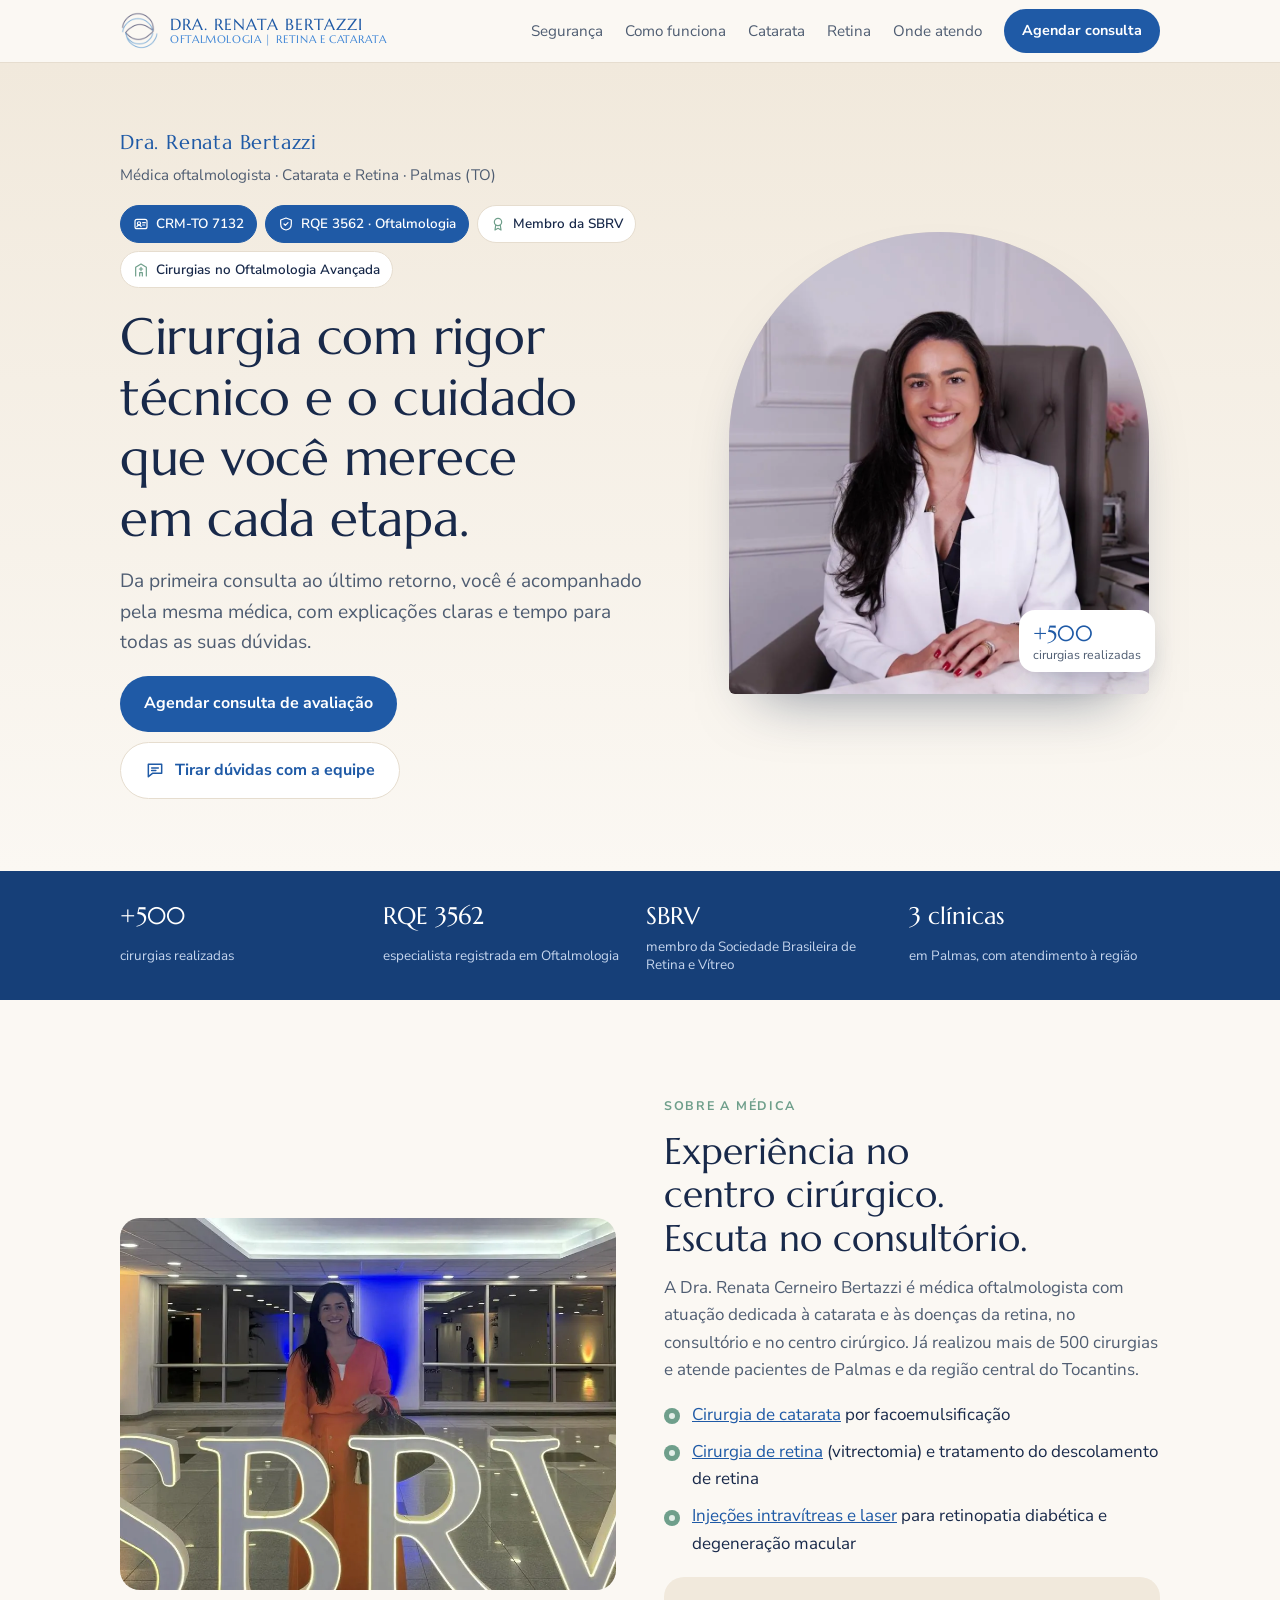
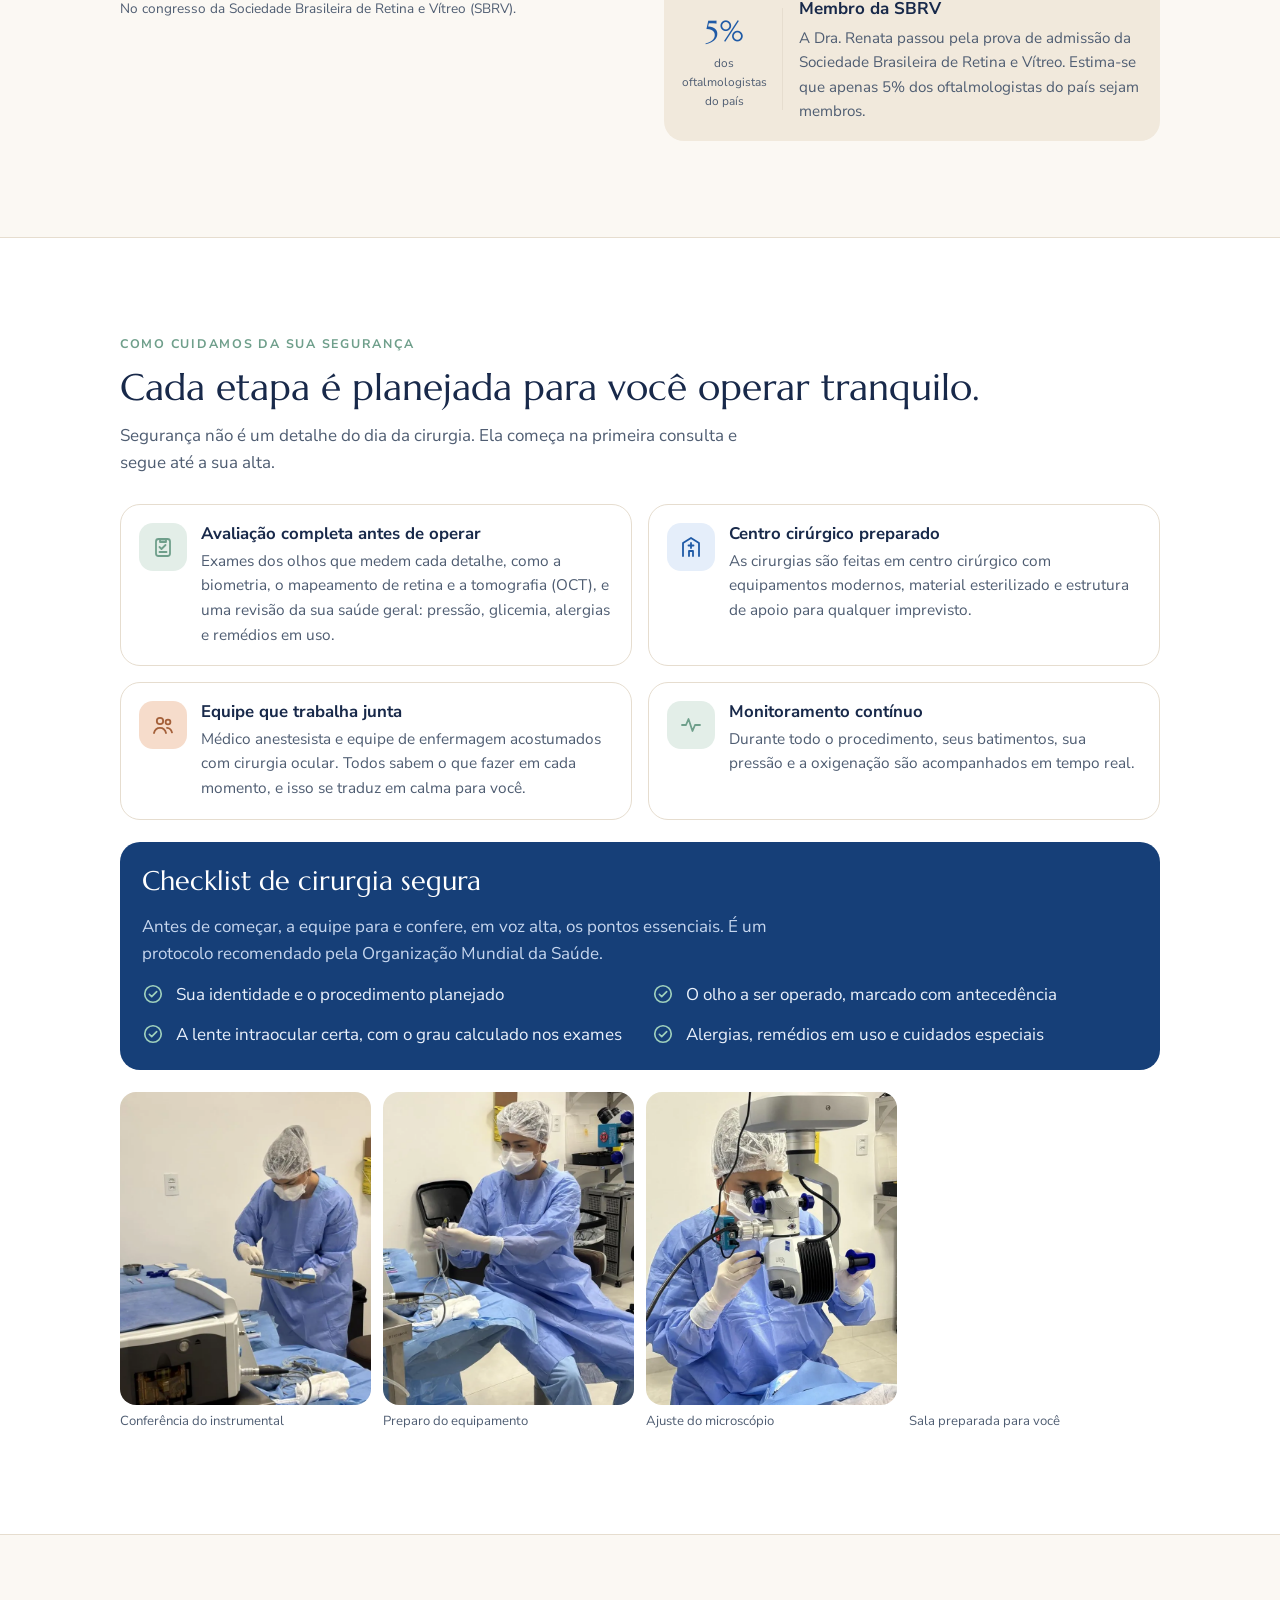
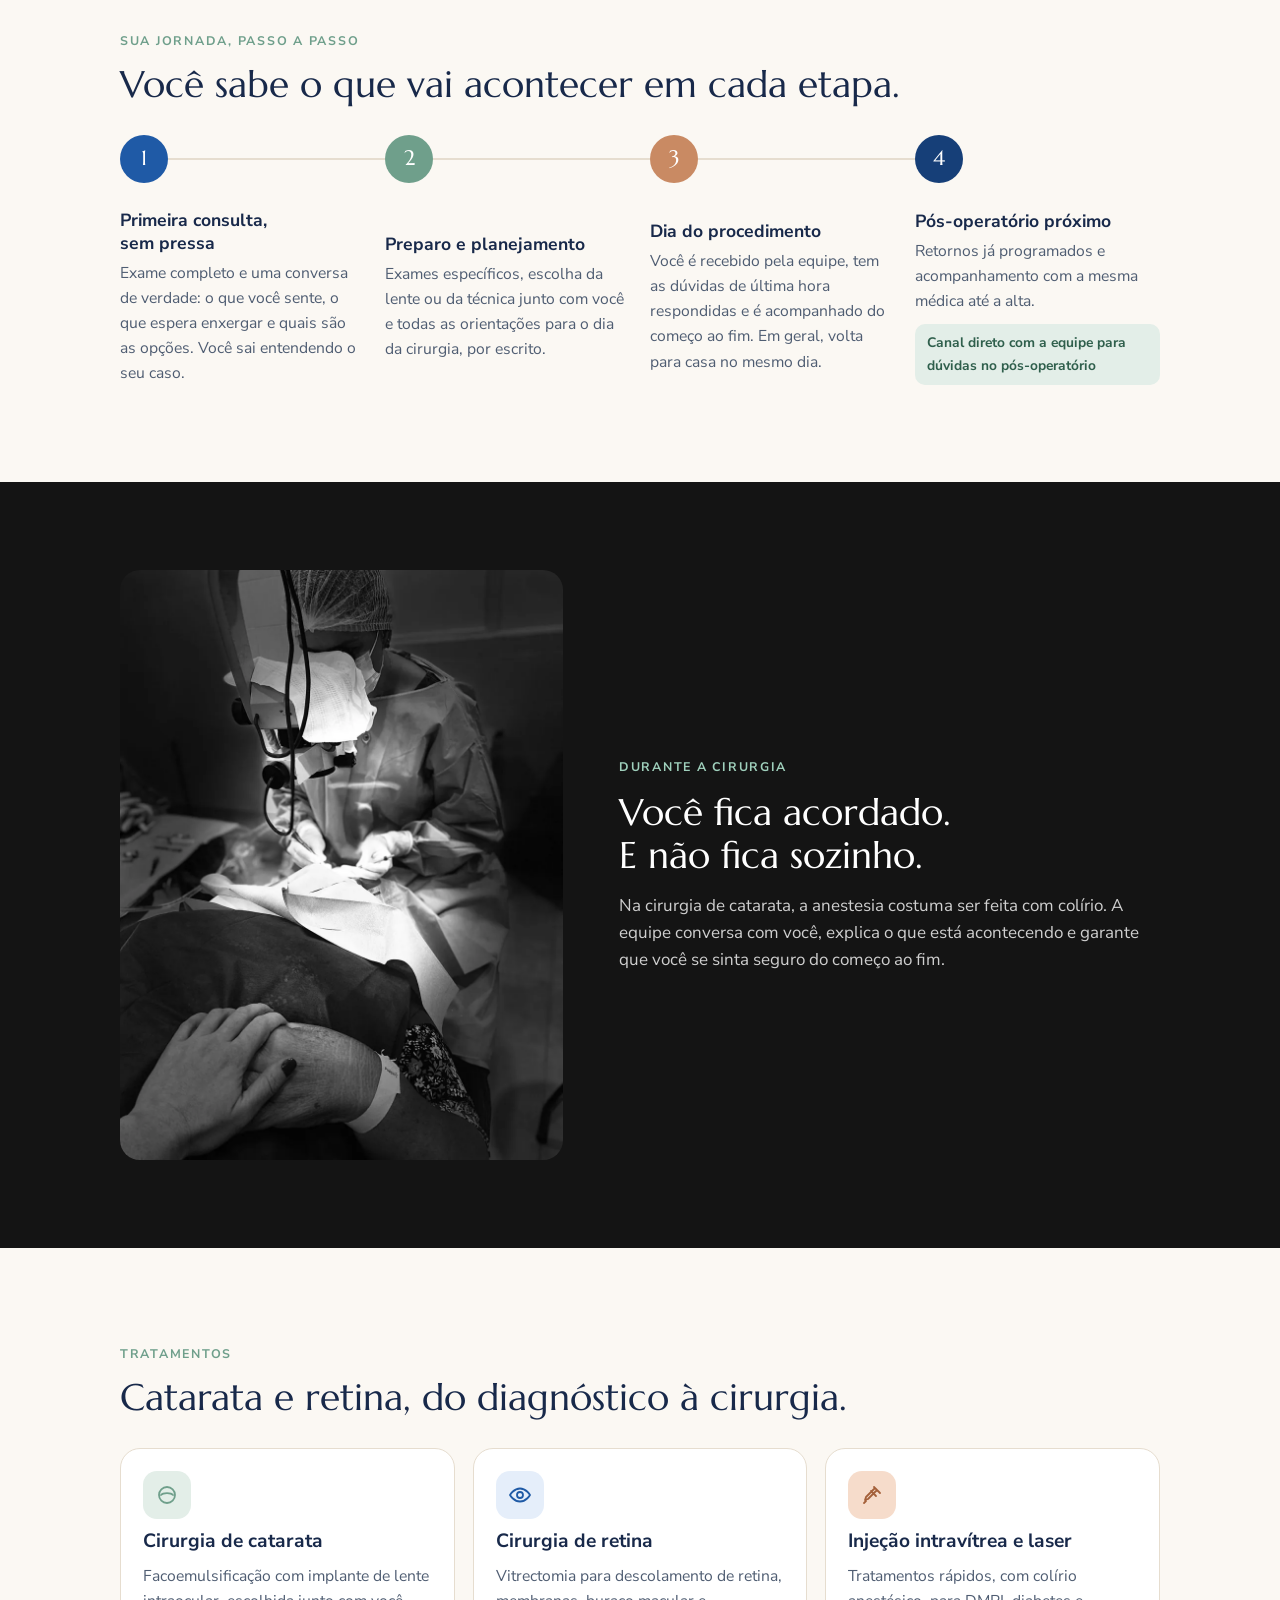
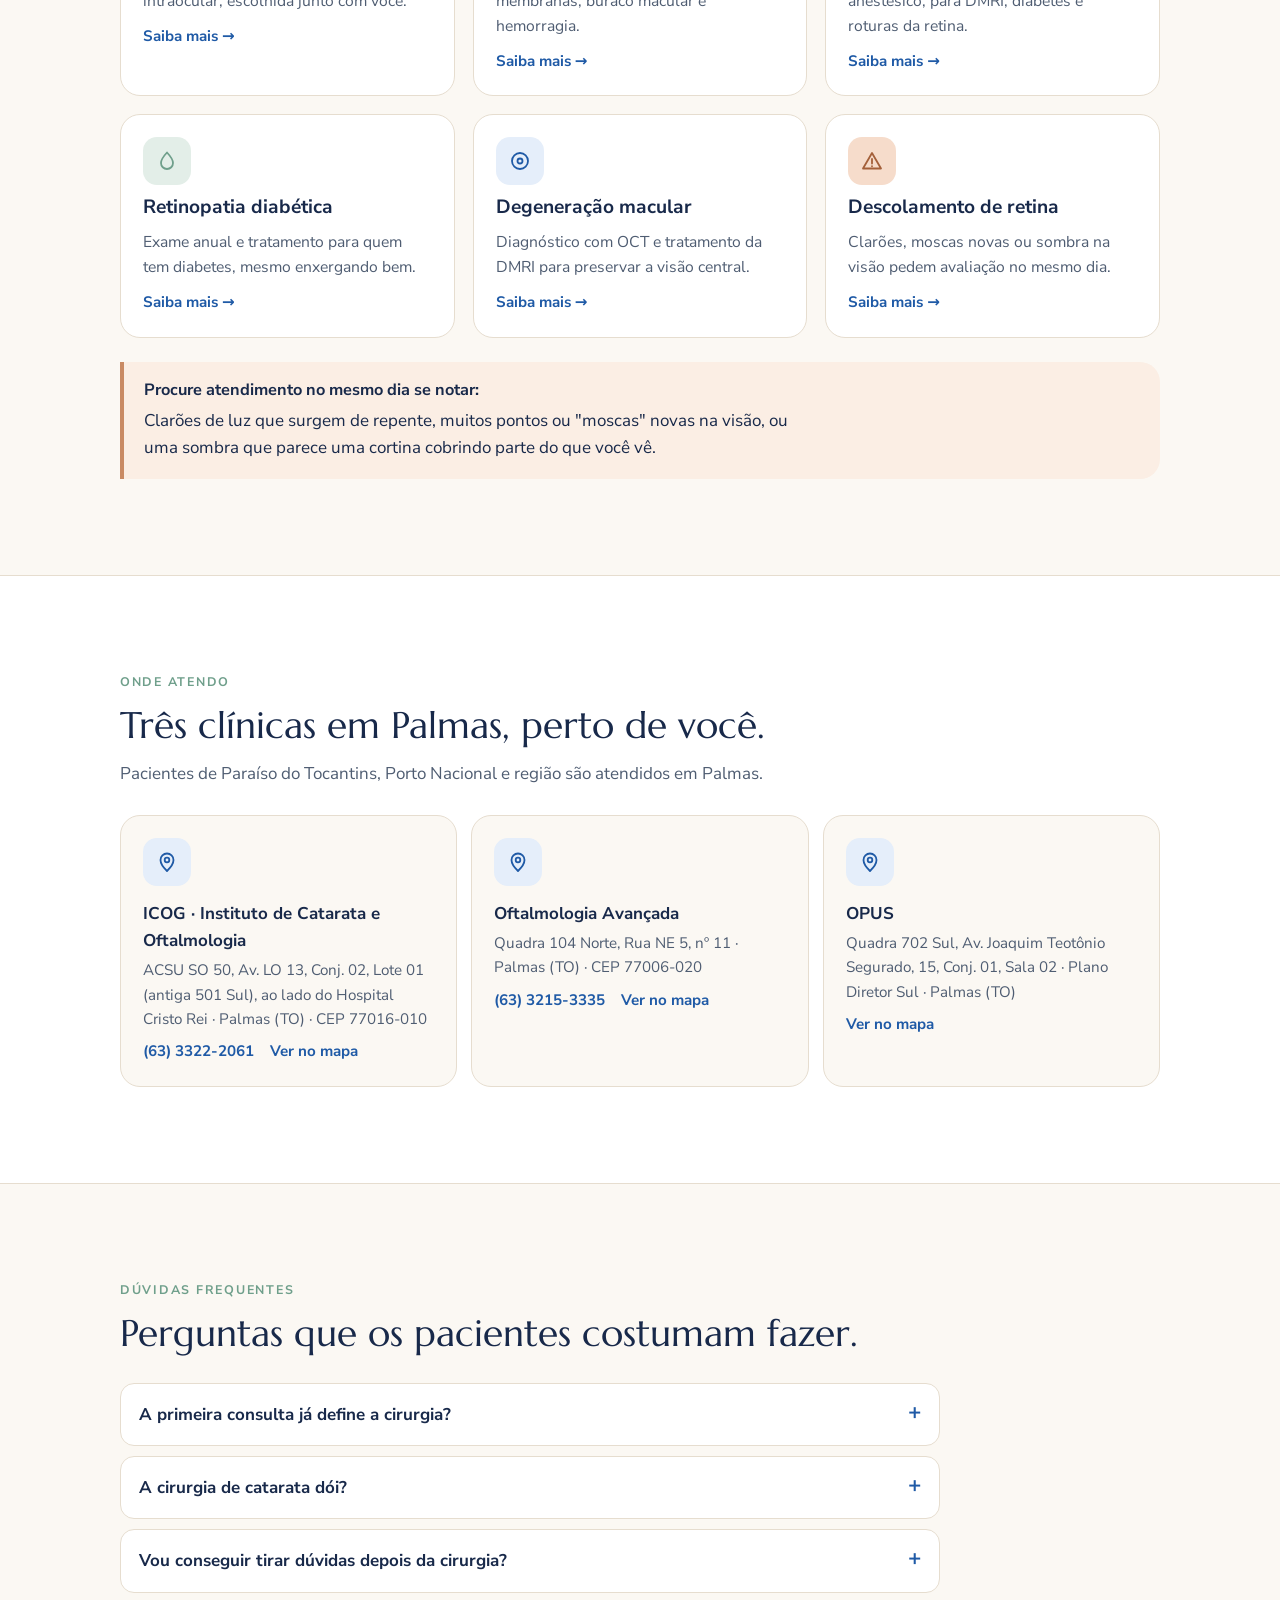
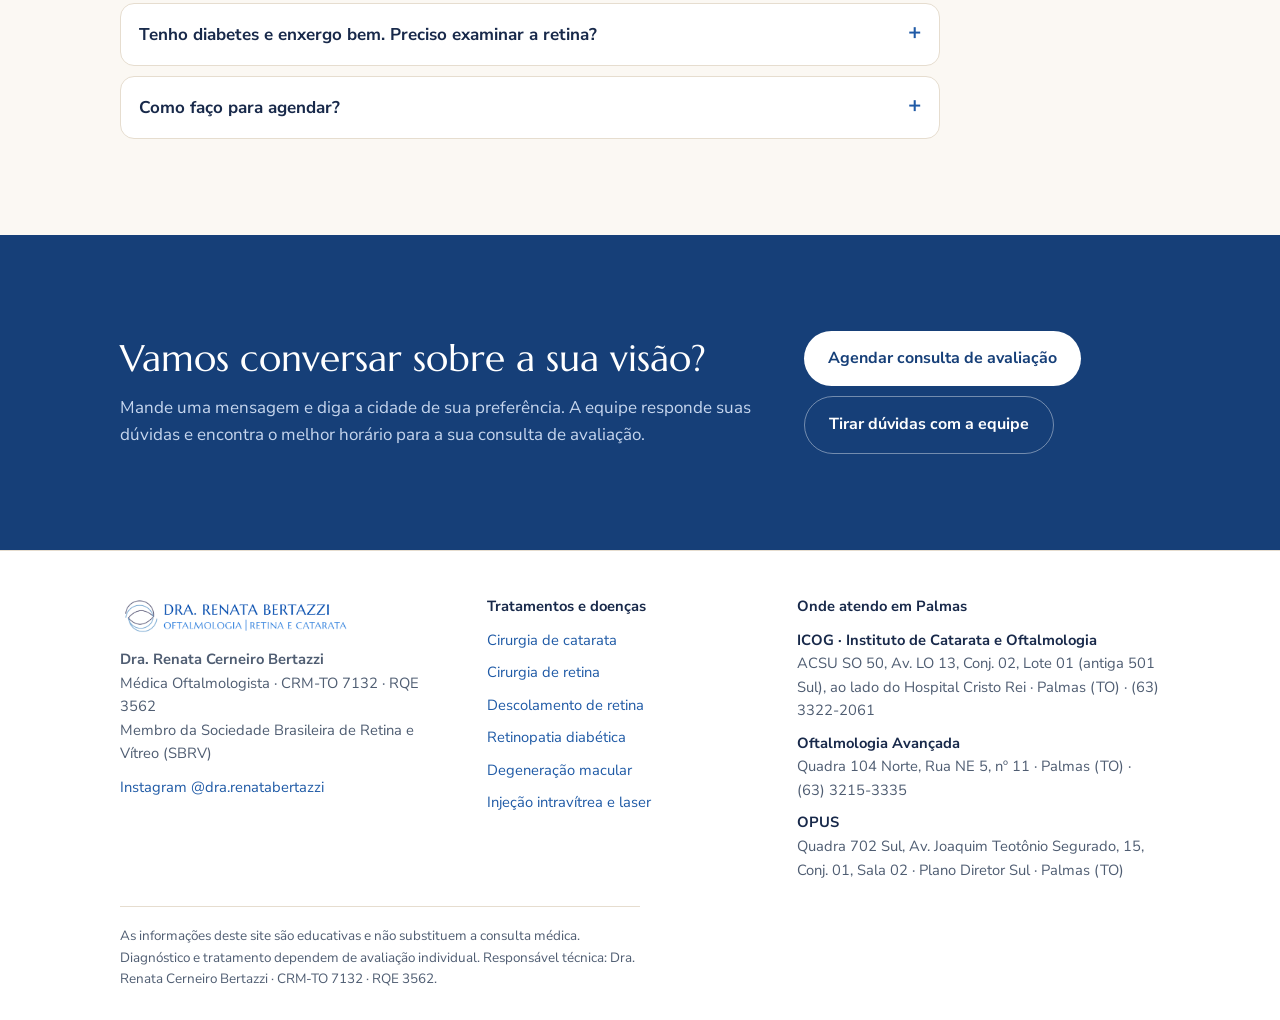
==== commit ac18ae20: "Redesign mobile-first: segurança, jornada, depoimentos" ====
--- a/index.html
+++ b/index.html
@@ -2,19 +2,20 @@
 <html lang="pt-BR">
 <head>
 <meta charset="utf-8">
-<meta name="viewport" content="width=device-width, initial-scale=1">
+<meta name="viewport" content="width=device-width, initial-scale=1, viewport-fit=cover">
 <title>Oftalmologista em Palmas (TO) | Catarata e Retina | Dra. Renata Bertazzi</title>
-<meta name="description" content="Dra. Renata Bertazzi, oftalmologista em Palmas (TO): cirurgia de catarata, cirurgia de retina, injeção intravítrea e laser. Membro da SBRV. Atende no ICOG, Oftalmologia Avançada e OPUS.">
+<meta name="description" content="Dra. Renata Bertazzi, oftalmologista em Palmas (TO): cirurgia de catarata, cirurgia de retina, injeção intravítrea e laser. CRM-TO 7132, RQE 3562, membro da SBRV.">
 <link rel="canonical" href="https://drarenatabertazzi.com.br/">
 <meta property="og:type" content="website">
 <meta property="og:locale" content="pt_BR">
 <meta property="og:site_name" content="Dra. Renata Bertazzi">
 <meta property="og:title" content="Oftalmologista em Palmas (TO) | Catarata e Retina | Dra. Renata Bertazzi">
-<meta property="og:description" content="Dra. Renata Bertazzi, oftalmologista em Palmas (TO): cirurgia de catarata, cirurgia de retina, injeção intravítrea e laser. Membro da SBRV. Atende no ICOG, Oftalmologia Avançada e OPUS.">
+<meta property="og:description" content="Dra. Renata Bertazzi, oftalmologista em Palmas (TO): cirurgia de catarata, cirurgia de retina, injeção intravítrea e laser. CRM-TO 7132, RQE 3562, membro da SBRV.">
 <meta property="og:url" content="https://drarenatabertazzi.com.br/">
 <meta property="og:image" content="https://drarenatabertazzi.com.br/img/dra-renata-bertazzi-oftalmologista-palmas.webp">
-<meta name="theme-color" content="#1f5aa6">
+<meta name="theme-color" content="#fbf8f3">
 <link rel="icon" type="image/png" href="img/simbolo.png">
+<link rel="apple-touch-icon" href="img/simbolo-grande.png">
 <link rel="preconnect" href="https://fonts.googleapis.com">
 <link rel="preconnect" href="https://fonts.gstatic.com" crossorigin>
 <link href="https://fonts.googleapis.com/css2?family=Marcellus&family=Nunito+Sans:opsz,wght@6..12,400;6..12,600;6..12,700&display=swap" rel="stylesheet">
@@ -35,7 +36,7 @@
    "@id": "https://drarenatabertazzi.com.br/#medica",
    "name": "Dra. Renata Cerneiro Bertazzi",
    "alternateName": "Dra. Renata Bertazzi",
-   "description": "Médica oftalmologista em Palmas (TO), com atuação em cirurgia de catarata e cirurgia de retina. Membro da Sociedade Brasileira de Retina e Vítreo.",
+   "description": "Médica oftalmologista em Palmas (TO): cirurgia de catarata, cirurgia de retina, injeção intravítrea e laser. Membro da Sociedade Brasileira de Retina e Vítreo.",
    "url": "https://drarenatabertazzi.com.br/",
    "image": "https://drarenatabertazzi.com.br/img/dra-renata-bertazzi-oftalmologista-palmas.webp",
    "logo": "https://drarenatabertazzi.com.br/img/logo-dra-renata-bertazzi.png",
@@ -45,7 +46,7 @@
    ],
    "address": {
     "@type": "PostalAddress",
-    "streetAddress": "ACSU SO 50, Av. LO 13, Conj. 02, Lote 01 (antiga 501 Sul)",
+    "streetAddress": "ACSU SO 50, Av. LO 13, Conj. 02, Lote 01 (antiga 501 Sul), ao lado do Hospital Cristo Rei",
     "addressLocality": "Palmas",
     "addressRegion": "TO",
     "addressCountry": "BR",
@@ -57,7 +58,7 @@
      "name": "ICOG · Instituto de Catarata e Oftalmologia",
      "address": {
       "@type": "PostalAddress",
-      "streetAddress": "ACSU SO 50, Av. LO 13, Conj. 02, Lote 01 (antiga 501 Sul)",
+      "streetAddress": "ACSU SO 50, Av. LO 13, Conj. 02, Lote 01 (antiga 501 Sul), ao lado do Hospital Cristo Rei",
       "addressLocality": "Palmas",
       "addressRegion": "TO",
       "addressCountry": "BR",
@@ -83,7 +84,7 @@
      "name": "OPUS",
      "address": {
       "@type": "PostalAddress",
-      "streetAddress": "Quadra 702 Sul, Av. Joaquim Teotônio Segurado, 15, Conj. 01, Sala 02",
+      "streetAddress": "Quadra 702 Sul, Av. Joaquim Teotônio Segurado, 15, Conj. 01, Sala 02 · Plano Diretor Sul",
       "addressLocality": "Palmas",
       "addressRegion": "TO",
       "addressCountry": "BR"
@@ -152,34 +153,26 @@
    "mainEntity": [
     {
      "@type": "Question",
+     "name": "A primeira consulta já define a cirurgia?",
+     "acceptedAnswer": {
+      "@type": "Answer",
+      "text": "Não necessariamente. A primeira consulta serve para examinar seus olhos com calma, entender suas queixas e explicar as opções. Quando há indicação de cirurgia, os exames e o planejamento são feitos em seguida, sem pressa."
+     }
+    },
+    {
+     "@type": "Question",
      "name": "A cirurgia de catarata dói?",
      "acceptedAnswer": {
       "@type": "Answer",
-      "text": "Na maioria dos casos a anestesia é feita com colírio, às vezes associada a um sedativo leve. O paciente fica acordado e pode sentir apenas uma pressão leve no olho."
+      "text": "Na maioria dos casos a anestesia é feita com colírio, às vezes com sedação leve. O paciente fica acordado, tranquilo, e pode sentir apenas uma leve pressão no olho."
      }
     },
     {
      "@type": "Question",
-     "name": "Quanto tempo leva para voltar às atividades?",
+     "name": "Vou conseguir tirar dúvidas depois da cirurgia?",
      "acceptedAnswer": {
       "@type": "Answer",
-      "text": "Muitos pacientes já percebem melhora nos primeiros dias. Atividades leves voltam logo, mas é preciso evitar esforço físico, coçar o olho e piscina por algumas semanas, conforme a orientação da médica."
-     }
-    },
-    {
-     "@type": "Question",
-     "name": "Opera os dois olhos no mesmo dia?",
-     "acceptedAnswer": {
-      "@type": "Answer",
-      "text": "Em geral, não. Cada olho é operado em uma data diferente, com intervalo de alguns dias ou semanas, para acompanhar a recuperação do primeiro."
-     }
-    },
-    {
-     "@type": "Question",
-     "name": "A catarata pode voltar?",
-     "acceptedAnswer": {
-      "@type": "Answer",
-      "text": "A catarata não volta, porque o cristalino foi retirado. Com o tempo, a membrana que segura a lente pode ficar opaca. Isso se chama opacificação da cápsula posterior e é tratado com um laser rápido no consultório (YAG laser)."
+      "text": "Sim. Você sai com as orientações por escrito, os retornos já programados e um canal direto com a equipe para dúvidas no pós-operatório."
      }
     },
     {
@@ -195,7 +188,7 @@
      "name": "Como faço para agendar?",
      "acceptedAnswer": {
       "@type": "Answer",
-      "text": "Envie uma mensagem pelo Instagram @dra.renatabertazzi informando a cidade em que prefere ser atendido (Palmas, Paraíso do Tocantins ou Porto Nacional)."
+      "text": "Envie uma mensagem pelo Instagram @dra.renatabertazzi informando a cidade de sua preferência. A equipe responde e combina o melhor horário."
      }
     }
    ]
@@ -207,17 +200,17 @@
 <body>
 <header class="top">
   <div class="wrap">
-    <a class="brand" href="index.html">
-      <img class="mark" src="img/simbolo.png" alt="" width="46" height="46"><span class="bt"><strong>Dra. Renata Bertazzi</strong>
+    <a class="brand" href="index.html" aria-label="Dra. Renata Bertazzi, página inicial">
+      <img class="mark" src="img/simbolo.png" alt="" width="40" height="40"><span class="bt"><strong>Dra. Renata Bertazzi</strong>
       <span>Oftalmologia | Retina e Catarata</span></span>
     </a>
     <nav class="nav" aria-label="Principal">
-      <a href="index.html#sobre">Sobre</a>
+      <a href="index.html#seguranca">Segurança</a>
+      <a href="index.html#jornada">Como funciona</a>
       <a href="cirurgia-de-catarata-palmas.html">Catarata</a>
       <a href="cirurgia-de-retina-palmas.html">Retina</a>
-      <a href="index.html#duvidas">Dúvidas</a>
       <a href="index.html#onde-atendo">Onde atendo</a>
-      <a class="btn" href="https://www.instagram.com/dra.renatabertazzi/" target="_blank" rel="noopener">Agendar</a>
+      <a class="btn" href="https://ig.me/m/dra.renatabertazzi" target="_blank" rel="noopener">Agendar consulta</a>
     </nav>
   </div>
 </header>
@@ -226,224 +219,183 @@
 
 <section class="hero">
   <div class="wrap">
+    <div class="hero-photo">
+      <div class="frame"><img src="img/dra-renata-bertazzi-oftalmologista-palmas.webp" alt="Dra. Renata Bertazzi, oftalmologista em Palmas, sorrindo em seu consultório" width="960" height="1280" fetchpriority="high"></div>
+      <div class="seal"><b>+500</b><span>cirurgias realizadas</span></div>
+    </div>
     <div class="hero-text">
-      <span class="eyebrow">Oftalmologista em Palmas (TO)</span>
-      <h1>Cuidado com a catarata e a retina, perto de você.</h1>
-      <p class="lead">Consultas, exames e cirurgias de catarata e de retina com a Dra. Renata Bertazzi em Palmas, Paraíso do Tocantins e Porto Nacional.</p>
-      <p class="cred"><b>Dra. Renata Cerneiro Bertazzi</b> · CRM-TO 7132 · RQE 3562 (Oftalmologia)</p>
+      <div class="hero-name">
+        <strong>Dra. Renata Bertazzi</strong>
+        <span>Médica oftalmologista · Catarata e Retina · Palmas (TO)</span>
+      </div>
+      <ul class="creds" aria-label="Credenciais">
+        <li class="key"><svg viewBox="0 0 24 24" fill="none" stroke="currentColor" stroke-width="1.8" stroke-linecap="round" stroke-linejoin="round" aria-hidden="true"><rect x="3" y="5" width="18" height="14" rx="3"/><circle cx="9" cy="11" r="2.4"/><path d="M5.8 16c.6-1.6 1.8-2.4 3.2-2.4s2.6.8 3.2 2.4M14.5 10h4M14.5 13.5h3"/></svg> CRM-TO 7132</li>
+        <li class="key"><svg viewBox="0 0 24 24" fill="none" stroke="currentColor" stroke-width="1.8" stroke-linecap="round" stroke-linejoin="round" aria-hidden="true"><path d="M12 3l8 3v6c0 4.5-3.4 8.2-8 9-4.6-.8-8-4.5-8-9V6z"/><path d="M9 12l2 2 4-4"/></svg> RQE 3562 · Oftalmologia</li>
+        <li><svg viewBox="0 0 24 24" fill="none" stroke="currentColor" stroke-width="1.8" stroke-linecap="round" stroke-linejoin="round" aria-hidden="true"><circle cx="12" cy="9" r="5.5"/><path d="M8.6 13.5L7.5 21l4.5-2.5 4.5 2.5-1.1-7.5"/></svg> Membro da SBRV</li>
+        <li><svg viewBox="0 0 24 24" fill="none" stroke="currentColor" stroke-width="1.8" stroke-linecap="round" stroke-linejoin="round" aria-hidden="true"><path d="M4 21V8l8-5 8 5v13"/><path d="M10 21v-5h4v5M12 8v5M9.5 10.5h5"/></svg> Cirurgias no Oftalmologia Avançada</li>
+      </ul>
+      <h1>Cirurgia com rigor técnico e o cuidado que você merece em cada etapa.</h1>
+      <p class="lead">Da primeira consulta ao último retorno, você é acompanhado pela mesma médica, com explicações claras e tempo para todas as suas dúvidas.</p>
       <div class="actions">
-        <a class="btn" href="https://www.instagram.com/dra.renatabertazzi/" target="_blank" rel="noopener">Agendar consulta pelo Instagram</a>
-        <a class="btn ghost" href="cirurgia-de-catarata-palmas.html">Cirurgia de catarata</a>
-        <a class="btn ghost" href="cirurgia-de-retina-palmas.html">Cirurgia de retina</a>
-      </div>
-      <div class="facts">
-        <div class="fact"><b>SBRV</b><span>membro da Sociedade Brasileira de Retina e Vítreo</span></div>
-        <div class="fact"><b>3</b><span>cidades de atendimento</span></div>
-      </div>
-    </div>
-    <div class="art">
-      <div class="halo"><img src="img/dra-renata-bertazzi-oftalmologista-palmas.webp" alt="Dra. Renata Bertazzi sorrindo, de blazer branco, no consultório"></div>
-      <span class="dot" aria-hidden="true"></span>
-      <div class="badge"><b>+500</b><span>cirurgias realizadas</span></div>
-      <div class="badge b2"><b>Membro da SBRV</b><span>Sociedade Brasileira<br>de Retina e Vítreo</span></div>
-    </div>
-  </div>
-</section>
-
-<section class="band alt" id="sobre">
+        <a class="btn" href="https://ig.me/m/dra.renatabertazzi" target="_blank" rel="noopener">Agendar consulta de avaliação</a>
+        <a class="btn soft" href="https://ig.me/m/dra.renatabertazzi" target="_blank" rel="noopener"><svg viewBox="0 0 24 24" fill="none" stroke="currentColor" stroke-width="1.8" stroke-linecap="round" stroke-linejoin="round" aria-hidden="true"><path d="M4 5h16v11H9l-5 4z"/><path d="M8 9.5h8M8 12.5h5"/></svg> Tirar dúvidas com a equipe</a>
+      </div>
+    </div>
+  </div>
+</section>
+
+<section class="trust" aria-label="Em números">
+  <div class="wrap">
+    <div><b>+500</b><span>cirurgias realizadas</span></div>
+    <div><b>RQE 3562</b><span>especialista registrada em Oftalmologia</span></div>
+    <div><b>SBRV</b><span>membro da Sociedade Brasileira de Retina e Vítreo</span></div>
+    <div><b>3 clínicas</b><span>em Palmas, com atendimento à região</span></div>
+  </div>
+</section>
+
+<section class="band" id="sobre">
   <div class="wrap grid-2">
-    <figure class="photo-fig"><img src="img/dra-renata-bertazzi-congresso-sbrv.webp" alt="Dra. Renata Bertazzi sorrindo em frente ao letreiro SBRV"><figcaption>No congresso da Sociedade Brasileira de Retina e Vítreo (SBRV).</figcaption></figure>
+    <figure class="about-photo" style="margin:0;"><img src="img/dra-renata-bertazzi-congresso-sbrv.webp" alt="Dra. Renata Bertazzi no congresso da Sociedade Brasileira de Retina e Vítreo" loading="lazy"><figcaption>No congresso da Sociedade Brasileira de Retina e Vítreo (SBRV).</figcaption></figure>
     <div class="stack">
       <span class="eyebrow">Sobre a médica</span>
-      <h2>Uma consulta sem pressa, com explicação clara em cada etapa.</h2>
+      <h2>Experiência no centro cirúrgico. Escuta no consultório.</h2>
       <p class="muted">A Dra. Renata Cerneiro Bertazzi é médica oftalmologista com atuação dedicada à catarata e às doenças da retina, no consultório e no centro cirúrgico. Já realizou mais de 500 cirurgias e atende pacientes de Palmas e da região central do Tocantins.</p>
-      <p class="muted">Na consulta, ela examina o olho por completo, mostra o que encontrou e explica as opções de tratamento para que você decida com segurança.</p>
       <ul class="ticks">
-        <li><a href="cirurgia-de-catarata-palmas.html">Cirurgia de catarata</a> por facoemulsificação, com implante de lente intraocular</li>
-        <li><a href="cirurgia-de-retina-palmas.html">Cirurgia de retina</a> (vitrectomia) para descolamento de retina, membrana epirretiniana, buraco macular e hemorragia vítrea</li>
-        <li><a href="injecao-intravitrea-e-laser-palmas.html">Injeções intravítreas e laser de retina</a> para retinopatia diabética, degeneração macular e roturas da retina</li>
-        <li>Avaliação da retina em pacientes com <a href="retinopatia-diabetica.html">diabetes</a>, pressão alta e miopia alta</li>
-        <li>Acompanhamento antes e depois da cirurgia com a mesma médica</li>
+        <li><a href="cirurgia-de-catarata-palmas.html">Cirurgia de catarata</a> por facoemulsificação</li>
+        <li><a href="cirurgia-de-retina-palmas.html">Cirurgia de retina</a> (vitrectomia) e tratamento do descolamento de retina</li>
+        <li><a href="injecao-intravitrea-e-laser-palmas.html">Injeções intravítreas e laser</a> para retinopatia diabética e degeneração macular</li>
       </ul>
       <div class="cred-box">
         <div class="cred-num"><b>5%</b><span>dos oftalmologistas do país</span></div>
-        <div>
-          <b>Membro da Sociedade Brasileira de Retina e Vítreo (SBRV)</b>
-          <p>A Dra. Renata passou pela prova de admissão da SBRV, a sociedade que reúne os oftalmologistas dedicados à retina no país. Estima-se que apenas 5% dos oftalmologistas do país sejam membros da sociedade.</p>
-        </div>
-      </div>
-    </div>
+        <div><b>Membro da SBRV</b><p>A Dra. Renata passou pela prova de admissão da Sociedade Brasileira de Retina e Vítreo. Estima-se que apenas 5% dos oftalmologistas do país sejam membros.</p></div>
+      </div>
+    </div>
+  </div>
+</section>
+
+<section class="band alt" id="seguranca">
+  <div class="wrap">
+    <div class="head">
+      <span class="eyebrow">Como cuidamos da sua segurança</span>
+      <h2>Cada etapa é planejada para você operar tranquilo.</h2>
+      <p>Segurança não é um detalhe do dia da cirurgia. Ela começa na primeira consulta e segue até a sua alta.</p>
+    </div>
+    <div class="safe-list">
+      <div class="safe"><span class="ico "><svg viewBox="0 0 24 24" aria-hidden="true"><rect x="5" y="4" width="14" height="17" rx="2.5"/><path d="M9 4.5h6v2.5H9zM8.5 12l2 2 4-4M8.5 17h7"/></svg></span><div><h3>Avaliação completa antes de operar</h3><p>Exames dos olhos que medem cada detalhe, como a biometria, o mapeamento de retina e a tomografia (OCT), e uma revisão da sua saúde geral: pressão, glicemia, alergias e remédios em uso.</p></div></div>
+      <div class="safe"><span class="ico b"><svg viewBox="0 0 24 24" aria-hidden="true"><path d="M4 21V8l8-5 8 5v13"/><path d="M10 21v-5h4v5M12 8v5M9.5 10.5h5"/></svg></span><div><h3>Centro cirúrgico preparado</h3><p>As cirurgias são feitas em centro cirúrgico com equipamentos modernos, material esterilizado e estrutura de apoio para qualquer imprevisto.</p></div></div>
+      <div class="safe"><span class="ico p"><svg viewBox="0 0 24 24" aria-hidden="true"><circle cx="9" cy="8" r="3.2"/><path d="M3 20c.8-3.4 3.2-5.2 6-5.2s5.2 1.8 6 5.2"/><circle cx="17" cy="9" r="2.4"/><path d="M16 14.8c2.4.2 4.2 1.8 5 4.6"/></svg></span><div><h3>Equipe que trabalha junta</h3><p>Médico anestesista e equipe de enfermagem acostumados com cirurgia ocular. Todos sabem o que fazer em cada momento, e isso se traduz em calma para você.</p></div></div>
+      <div class="safe"><span class="ico "><svg viewBox="0 0 24 24" aria-hidden="true"><path d="M3 12h4l2.5-6 4 12 2.5-6H21"/></svg></span><div><h3>Monitoramento contínuo</h3><p>Durante todo o procedimento, seus batimentos, sua pressão e a oxigenação são acompanhados em tempo real.</p></div></div>
+    </div>
+    <div class="checklist">
+      <h3>Checklist de cirurgia segura</h3>
+      <p>Antes de começar, a equipe para e confere, em voz alta, os pontos essenciais. É um protocolo recomendado pela Organização Mundial da Saúde.</p>
+      <ul>
+        <li><svg viewBox="0 0 24 24" fill="none" stroke="currentColor" stroke-width="1.8" stroke-linecap="round" stroke-linejoin="round" aria-hidden="true"><circle cx="12" cy="12" r="9"/><path d="M8 12.3l2.6 2.6L16 9.5"/></svg><span>Sua identidade e o procedimento planejado</span></li>
+        <li><svg viewBox="0 0 24 24" fill="none" stroke="currentColor" stroke-width="1.8" stroke-linecap="round" stroke-linejoin="round" aria-hidden="true"><circle cx="12" cy="12" r="9"/><path d="M8 12.3l2.6 2.6L16 9.5"/></svg><span>O olho a ser operado, marcado com antecedência</span></li>
+        <li><svg viewBox="0 0 24 24" fill="none" stroke="currentColor" stroke-width="1.8" stroke-linecap="round" stroke-linejoin="round" aria-hidden="true"><circle cx="12" cy="12" r="9"/><path d="M8 12.3l2.6 2.6L16 9.5"/></svg><span>A lente intraocular certa, com o grau calculado nos exames</span></li>
+        <li><svg viewBox="0 0 24 24" fill="none" stroke="currentColor" stroke-width="1.8" stroke-linecap="round" stroke-linejoin="round" aria-hidden="true"><circle cx="12" cy="12" r="9"/><path d="M8 12.3l2.6 2.6L16 9.5"/></svg><span>Alergias, remédios em uso e cuidados especiais</span></li>
+      </ul>
+    </div>
+    <div class="strip" aria-label="Preparo antes de cada cirurgia">
+      <figure><img src="img/preparo-instrumental-cirurgico.webp" alt="Dra. Renata conferindo a caixa de instrumentos cirúrgicos"><figcaption>Conferência do instrumental</figcaption></figure>
+      <figure><img src="img/preparo-facoemulsificador.webp" alt="Dra. Renata preparando o facoemulsificador"><figcaption>Preparo do equipamento</figcaption></figure>
+      <figure><img src="img/microscopio-cirurgico-catarata.webp" alt="Dra. Renata ajustando o microscópio cirúrgico"><figcaption>Ajuste do microscópio</figcaption></figure>
+      <figure><video src="img/bastidores-sala-cirurgica.mp4" autoplay muted loop playsinline preload="metadata" aria-label="Vídeo da Dra. Renata preparando a sala cirúrgica"></video><figcaption>Sala preparada para você</figcaption></figure>
+    </div>
+  </div>
+</section>
+
+<section class="band" id="jornada">
+  <div class="wrap">
+    <div class="head">
+      <span class="eyebrow">Sua jornada, passo a passo</span>
+      <h2>Você sabe o que vai acontecer em cada etapa.</h2>
+    </div>
+    <ol class="journey">
+      <li><span class="num">1</span><div><h3>Primeira consulta, sem pressa</h3><p>Exame completo e uma conversa de verdade: o que você sente, o que espera enxergar e quais são as opções. Você sai entendendo o seu caso.</p></div></li>
+      <li><span class="num">2</span><div><h3>Preparo e planejamento</h3><p>Exames específicos, escolha da lente ou da técnica junto com você e todas as orientações para o dia da cirurgia, por escrito.</p></div></li>
+      <li><span class="num">3</span><div><h3>Dia do procedimento</h3><p>Você é recebido pela equipe, tem as dúvidas de última hora respondidas e é acompanhado do começo ao fim. Em geral, volta para casa no mesmo dia.</p></div></li>
+      <li><span class="num">4</span><div><h3>Pós-operatório próximo</h3><p>Retornos já programados e acompanhamento com a mesma médica até a alta.</p><span class="note">Canal direto com a equipe para dúvidas no pós-operatório</span></div></li>
+    </ol>
   </div>
 </section>
 
 <section class="feature" aria-label="Cuidado durante a cirurgia">
   <div class="wrap">
-    <img src="img/cirurgia-catarata-cuidado-paciente.webp" alt="Durante a cirurgia de catarata, uma mão segura a mão do paciente enquanto a médica opera ao microscópio">
-    <div class="stack">
-      <span class="eyebrow" style="color:#9cc3ea;">Durante a cirurgia</span>
+    <img src="img/cirurgia-catarata-cuidado-paciente.webp" alt="Durante a cirurgia de catarata, uma mão segura a mão do paciente enquanto a médica opera ao microscópio" loading="lazy">
+    <div class="stack">
+      <span class="eyebrow">Durante a cirurgia</span>
       <h2>Você fica acordado. E não fica sozinho.</h2>
-      <p>A cirurgia de catarata costuma ser feita com anestesia em colírio, com o paciente acordado e tranquilo. A equipe acompanha cada momento, explica o que está acontecendo e garante que você se sinta seguro do começo ao fim.</p>
-    </div>
-  </div>
-</section>
-
-<section class="band" id="catarata">
+      <p>Na cirurgia de catarata, a anestesia costuma ser feita com colírio. A equipe conversa com você, explica o que está acontecendo e garante que você se sinta seguro do começo ao fim.</p>
+    </div>
+  </div>
+</section>
+
+<section class="band" id="tratamentos">
   <div class="wrap">
     <div class="head">
-      <span class="eyebrow">Catarata</span>
-      <h2>Quando a lente natural do olho fica opaca</h2>
-      <p class="muted">Dentro do olho existe uma lente transparente, o cristalino. Com o passar dos anos ele vai ficando opaco, como um vidro embaçado. Isso é a catarata. Ela é a principal causa de cegueira reversível no mundo, e o tratamento é cirúrgico.</p>
-    </div>
-
+      <span class="eyebrow">Tratamentos</span>
+      <h2>Catarata e retina, do diagnóstico à cirurgia.</h2>
+    </div>
     <div class="grid-3">
-      <div class="card">
-        <span class="ico s"><svg viewBox="0 0 24 24"><path d="M2 12s3.6-6.5 10-6.5S22 12 22 12s-3.6 6.5-10 6.5S2 12 2 12z"/><circle cx="12" cy="12" r="3"/></svg></span>
-        <span class="tag">Sinais comuns</span>
-        <h3>O que a pessoa costuma notar</h3>
-        <p>Visão embaçada ou "nublada", cores mais apagadas, dificuldade para dirigir à noite, ofuscamento com faróis e troca frequente do grau dos óculos.</p>
-      </div>
-      <div class="card">
-        <span class="ico p"><svg viewBox="0 0 24 24"><circle cx="12" cy="8" r="3.6"/><path d="M4.5 20c1.2-4 4.2-6 7.5-6s6.3 2 7.5 6"/></svg></span>
-        <span class="tag">Quem tem mais risco</span>
-        <h3>Não é só a idade</h3>
-        <p>É mais frequente depois dos 60 anos, mas também aparece mais cedo em quem tem diabetes, usa corticoide por longo tempo, teve trauma no olho ou se expõe muito ao sol sem proteção.</p>
-      </div>
-      <div class="card">
-        <span class="ico t"><svg viewBox="0 0 24 24"><rect x="3.5" y="5" width="17" height="15" rx="3"/><path d="M8 3v4M16 3v4M3.5 10h17"/></svg></span>
-        <span class="tag">Quando operar</span>
-        <h3>Não precisa "amadurecer"</h3>
-        <p>A indicação é feita quando a catarata passa a atrapalhar a rotina: ler, dirigir, trabalhar. Esperar demais pode tornar a cirurgia mais difícil.</p>
-      </div>
-    </div>
-
-    <div class="split">
-      <div class="head" style="margin:0;">
-      <h3 style="font-family: var(--font-display); font-size: var(--step-2); font-weight: 500;">Como funciona a cirurgia</h3>
-      <p class="muted">A técnica é a facoemulsificação. Por uma abertura de cerca de 2 milímetros, o cristalino opaco é fragmentado e aspirado, e no lugar dele é colocada uma lente intraocular. Na maioria dos casos a anestesia é com colírio e o paciente volta para casa no mesmo dia.</p>
-    </div>
-      <figure class="photo-fig"><img src="img/microscopio-cirurgico-catarata.webp" alt="Dra. Renata ajustando o microscópio cirúrgico antes da cirurgia de catarata"><figcaption>Microscópio cirúrgico usado na facoemulsificação.</figcaption></figure>
-    </div>
-    <ol class="steps">
-      <li><b>Consulta</b><span>Exame completo e conversa sobre o que você espera enxergar.</span></li>
-      <li><b>Exames</b><span>Biometria e outras medidas que definem o grau da lente.</span></li>
-      <li><b>Escolha da lente</b><span>Decidida junto com você, conforme sua rotina e seus olhos.</span></li>
-      <li><b>Cirurgia</b><span>Procedimento rápido, em geral de 15 a 30 minutos por olho.</span></li>
-      <li><b>Pós-operatório</b><span>Colírios e retornos marcados para acompanhar a recuperação.</span></li>
-    </ol>
-
-    <div class="head" style="margin-top: 56px;">
-      <h3 style="font-family: var(--font-display); font-size: var(--step-2); font-weight: 500;">Tipos de lente intraocular</h3>
-      <p class="muted">A lente fica no olho para sempre. Cada tipo tem vantagens diferentes, e a indicação depende do exame.</p>
-    </div>
-    <div class="lens-wrap">
-      <table class="lens-table">
-        <thead><tr><th>Lente</th><th>Para que serve</th><th>Óculos depois</th></tr></thead>
-        <tbody>
-          <tr><td>Monofocal</td><td>Foca bem em uma distância, normalmente para longe.</td><td>Em geral, óculos para perto.</td></tr>
-          <tr><td>Tórica</td><td>Corrige também o astigmatismo.</td><td>Depende da distância escolhida.</td></tr>
-          <tr><td>Foco estendido (EDOF)</td><td>Amplia a faixa de visão de longe até a intermediária, como o computador.</td><td>Pode precisar para leitura miúda.</td></tr>
-          <tr><td>Multifocal</td><td>Foca em longe, intermediário e perto.</td><td>Menor dependência de óculos.</td></tr>
-        </tbody>
-      </table>
-    </div>
-    <p style="margin-top:22px;"><a class="more" href="cirurgia-de-catarata-palmas.html">Tudo sobre a cirurgia de catarata: preparo, lentes e recuperação →</a></p>
-  </div>
-</section>
-
-<section class="band alt" id="retina">
-  <div class="wrap">
-    <div class="head">
-      <span class="eyebrow">Retina</span>
-      <h2>Retina: diagnóstico, tratamento e cirurgia</h2>
-      <p class="muted">A retina é uma camada fina no fundo do olho, ligada ao cérebro pelo nervo óptico. Muitas doenças da retina não doem e não dão sinais no começo. Por isso o exame de fundo de olho (mapeamento de retina) é tão importante.</p>
-    </div>
-    <div class="grid-3">
-      <div class="card">
-        <span class="ico s"><svg viewBox="0 0 24 24"><path d="M12 3.5s6 6.4 6 10.5a6 6 0 0 1-12 0c0-4.1 6-10.5 6-10.5z"/></svg></span>
-        <span class="tag">Diabetes</span>
-        <h3>Retinopatia diabética</h3>
-        <p>O excesso de açúcar no sangue danifica os pequenos vasos da retina. Quem tem diabetes deve fazer o exame de fundo de olho pelo menos uma vez por ano, mesmo enxergando bem.</p>
-        <a class="more" href="retinopatia-diabetica.html">Saiba mais →</a>
-      </div>
-      <div class="card">
-        <span class="ico m"><svg viewBox="0 0 24 24"><circle cx="12" cy="12" r="8"/><circle cx="12" cy="12" r="2.5"/></svg></span>
-        <span class="tag">Acima dos 50</span>
-        <h3>Degeneração macular (DMRI)</h3>
-        <p>Afeta a mácula, centro da visão. Linhas retas parecem tortas e surge uma mancha no meio do que se olha. Diagnóstico cedo ajuda a preservar a visão.</p>
-        <a class="more" href="degeneracao-macular.html">Saiba mais →</a>
-      </div>
-      <div class="card">
-        <span class="ico t"><svg viewBox="0 0 24 24"><path d="M12 4 21 19.5H3z"/><path d="M12 10v4.5M12 17.2v.1"/></svg></span>
-        <span class="tag">Urgência</span>
-        <h3>Descolamento de retina</h3>
-        <p>A retina se solta da parede do olho. É mais comum em quem tem miopia alta, já operou o olho ou sofreu trauma. Precisa de atendimento rápido.</p>
-        <a class="more" href="descolamento-de-retina.html">Saiba mais →</a>
-      </div>
-    </div>
-
+      <a class="card" href="cirurgia-de-catarata-palmas.html"><span class="ico "><svg viewBox="0 0 24 24" aria-hidden="true"><circle cx="12" cy="12" r="8"/><path d="M6 12c2-2.5 10-2.5 12 0"/></svg></span><h3>Cirurgia de catarata</h3><p>Facoemulsificação com implante de lente intraocular, escolhida junto com você.</p><span class="more">Saiba mais →</span></a>
+      <a class="card" href="cirurgia-de-retina-palmas.html"><span class="ico b"><svg viewBox="0 0 24 24" aria-hidden="true"><path d="M2 12s3.6-6.5 10-6.5S22 12 22 12s-3.6 6.5-10 6.5S2 12 2 12z"/><circle cx="12" cy="12" r="3"/></svg></span><h3>Cirurgia de retina</h3><p>Vitrectomia para descolamento de retina, membranas, buraco macular e hemorragia.</p><span class="more">Saiba mais →</span></a>
+      <a class="card" href="injecao-intravitrea-e-laser-palmas.html"><span class="ico p"><svg viewBox="0 0 24 24" aria-hidden="true"><path d="M14 4l6 6M17 7l-9 9-3 1 1-3 9-9M11 8l5 5M4 20l2-2"/></svg></span><h3>Injeção intravítrea e laser</h3><p>Tratamentos rápidos, com colírio anestésico, para DMRI, diabetes e roturas da retina.</p><span class="more">Saiba mais →</span></a>
+      <a class="card" href="retinopatia-diabetica.html"><span class="ico "><svg viewBox="0 0 24 24" aria-hidden="true"><path d="M12 3.5s6 6.4 6 10.5a6 6 0 0 1-12 0c0-4.1 6-10.5 6-10.5z"/></svg></span><h3>Retinopatia diabética</h3><p>Exame anual e tratamento para quem tem diabetes, mesmo enxergando bem.</p><span class="more">Saiba mais →</span></a>
+      <a class="card" href="degeneracao-macular.html"><span class="ico b"><svg viewBox="0 0 24 24" aria-hidden="true"><circle cx="12" cy="12" r="8"/><circle cx="12" cy="12" r="2.5"/></svg></span><h3>Degeneração macular</h3><p>Diagnóstico com OCT e tratamento da DMRI para preservar a visão central.</p><span class="more">Saiba mais →</span></a>
+      <a class="card" href="descolamento-de-retina.html"><span class="ico p"><svg viewBox="0 0 24 24" aria-hidden="true"><path d="M12 4 21 19.5H3z"/><path d="M12 10v4.5M12 17.2v.1"/></svg></span><h3>Descolamento de retina</h3><p>Clarões, moscas novas ou sombra na visão pedem avaliação no mesmo dia.</p><span class="more">Saiba mais →</span></a>
+    </div>
     <div class="alert" role="note">
       <h3>Procure atendimento no mesmo dia se notar:</h3>
-      <p>Clarões de luz que aparecem de repente, muitos pontos ou "moscas" novas flutuando na visão, ou uma sombra que parece uma cortina cobrindo parte do que você vê.</p>
-    </div>
-
-    <div class="surg">
-      <div class="stack">
-        <span class="eyebrow">Cirurgia de retina</span>
-        <h3>Vitrectomia e cirurgia de descolamento de retina</h3>
-        <p class="muted">Quando a retina se descola, sangra ou é puxada por membranas, a cirurgia pode preservar ou recuperar a visão. A Dra. Renata realiza a cirurgia de retina em Palmas, além de <a href="injecao-intravitrea-e-laser-palmas.html">injeções intravítreas e laser</a>.</p>
-      </div>
-      <a class="btn" href="cirurgia-de-retina-palmas.html">Entenda a cirurgia de retina</a>
-    </div>
-
-    <div class="head" style="margin-top: 48px; margin-bottom: 20px;">
-      <h3 style="font-family: var(--font-display); font-size: var(--step-2); font-weight: 500;">Exames da retina</h3>
-    </div>
-    <div class="grid-3">
-      <div class="card"><h3>Mapeamento de retina</h3><p>Exame do fundo do olho com a pupila dilatada. Indicado na rotina e antes de qualquer cirurgia.</p></div>
-      <div class="card"><h3>OCT (tomografia de coerência óptica)</h3><p>Imagem em camadas da retina, sem contato com o olho. Mostra alterações da mácula em detalhe.</p></div>
-      <div class="card"><h3>Retinografia</h3><p>Fotografia do fundo do olho para registrar e comparar a evolução ao longo do tempo.</p></div>
-    </div>
-  </div>
-</section>
-
-<section class="band alt" id="bastidores">
+      <p>Clarões de luz que surgem de repente, muitos pontos ou "moscas" novas na visão, ou uma sombra que parece uma cortina cobrindo parte do que você vê.</p>
+    </div>
+  </div>
+</section>
+
+
+
+<section class="band alt" id="onde-atendo">
   <div class="wrap">
     <div class="head">
-      <span class="eyebrow">Bastidores</span>
-      <h2>Antes de cada cirurgia</h2>
-      <p class="muted">Cada procedimento começa bem antes de o paciente entrar na sala: material conferido, equipamentos testados e tudo preparado com cuidado.</p>
-    </div>
-    <div class="gallery">
-      <figure class="photo-fig"><img src="img/preparo-instrumental-cirurgico.webp" alt="Dra. Renata conferindo a caixa de instrumentos cirúrgicos" loading="lazy"><figcaption>Conferência do instrumental.</figcaption></figure>
-      <figure class="photo-fig"><img src="img/preparo-facoemulsificador.webp" alt="Dra. Renata preparando a caneta do facoemulsificador" loading="lazy"><figcaption>Preparo do facoemulsificador.</figcaption></figure>
-      <figure class="photo-fig"><img src="img/preparo-cirurgia-oftalmologica.webp" alt="Dra. Renata preparando seringas antes da cirurgia" loading="lazy"><figcaption>Preparo das soluções.</figcaption></figure>
-      <figure class="photo-fig"><video src="img/bastidores-sala-cirurgica.mp4" autoplay muted loop playsinline aria-label="Vídeo da Dra. Renata preparando a sala cirúrgica"></video><figcaption>Preparo da sala cirúrgica.</figcaption></figure>
+      <span class="eyebrow">Onde atendo</span>
+      <h2>Três clínicas em Palmas, perto de você.</h2>
+      <p>Pacientes de Paraíso do Tocantins, Porto Nacional e região são atendidos em Palmas.</p>
+    </div>
+    <div class="clinic-grid">
+      <div class="card place">
+        <span class="ico b"><svg viewBox="0 0 24 24" aria-hidden="true"><path d="M12 21s-6.5-6.2-6.5-11A6.5 6.5 0 0 1 18.5 10c0 4.8-6.5 11-6.5 11z"/><circle cx="12" cy="10" r="2.3"/></svg></span>
+        <div class="clinic" style="border:0;padding:0;"><b>ICOG · Instituto de Catarata e Oftalmologia</b><p>ACSU SO 50, Av. LO 13, Conj. 02, Lote 01 (antiga 501 Sul), ao lado do Hospital Cristo Rei · Palmas (TO) · CEP 77016-010</p>
+          <p class="links"><a href="tel:+556333222061">(63) 3322-2061</a><a href="https://www.google.com/maps/search/?api=1&query=ICOG+Instituto+de+Catarata+e+Oftalmologia+Palmas+TO" target="_blank" rel="noopener">Ver no mapa</a></p></div>
+      </div>
+      <div class="card place">
+        <span class="ico b"><svg viewBox="0 0 24 24" aria-hidden="true"><path d="M12 21s-6.5-6.2-6.5-11A6.5 6.5 0 0 1 18.5 10c0 4.8-6.5 11-6.5 11z"/><circle cx="12" cy="10" r="2.3"/></svg></span>
+        <div class="clinic" style="border:0;padding:0;"><b>Oftalmologia Avançada</b><p>Quadra 104 Norte, Rua NE 5, nº 11 · Palmas (TO) · CEP 77006-020</p>
+          <p class="links"><a href="tel:+556332153335">(63) 3215-3335</a><a href="https://www.google.com/maps/search/?api=1&query=Oftalmologia+Avan%C3%A7ada+104+Norte+Palmas+TO" target="_blank" rel="noopener">Ver no mapa</a></p></div>
+      </div>
+      <div class="card place">
+        <span class="ico b"><svg viewBox="0 0 24 24" aria-hidden="true"><path d="M12 21s-6.5-6.2-6.5-11A6.5 6.5 0 0 1 18.5 10c0 4.8-6.5 11-6.5 11z"/><circle cx="12" cy="10" r="2.3"/></svg></span>
+        <div class="clinic" style="border:0;padding:0;"><b>OPUS</b><p>Quadra 702 Sul, Av. Joaquim Teotônio Segurado, 15, Conj. 01, Sala 02 · Plano Diretor Sul · Palmas (TO)</p>
+          <p class="links"><a href="https://www.google.com/maps/search/?api=1&query=OPUS+702+Sul+Avenida+Joaquim+Teot%C3%B4nio+Segurado+Palmas+TO" target="_blank" rel="noopener">Ver no mapa</a></p></div>
+      </div>
     </div>
   </div>
 </section>
 
 <section class="band" id="duvidas">
   <div class="wrap">
-    <div class="head">
-      <span class="eyebrow">Dúvidas frequentes</span>
-      <h2>O que os pacientes mais perguntam</h2>
-    </div>
+    <div class="head"><span class="eyebrow">Dúvidas frequentes</span><h2>Perguntas que os pacientes costumam fazer.</h2></div>
     <div class="faq">
       <details>
-        <summary>A cirurgia de catarata dói?</summary>
-        <p>Na maioria dos casos a anestesia é feita com colírio, às vezes associada a um sedativo leve. O paciente fica acordado e pode sentir apenas uma pressão leve no olho.</p>
+        <summary>A primeira consulta já define a cirurgia?</summary>
+        <p>Não necessariamente. A primeira consulta serve para examinar seus olhos com calma, entender suas queixas e explicar as opções. Quando há indicação de cirurgia, os exames e o planejamento são feitos em seguida, sem pressa.</p>
       </details>
       <details>
-        <summary>Quanto tempo leva para voltar às atividades?</summary>
-        <p>Muitos pacientes já percebem melhora nos primeiros dias. Atividades leves voltam logo, mas é preciso evitar esforço físico, coçar o olho e piscina por algumas semanas, conforme a orientação da médica.</p>
+        <summary>A cirurgia de catarata dói?</summary>
+        <p>Na maioria dos casos a anestesia é feita com colírio, às vezes com sedação leve. O paciente fica acordado, tranquilo, e pode sentir apenas uma leve pressão no olho.</p>
       </details>
       <details>
-        <summary>Opera os dois olhos no mesmo dia?</summary>
-        <p>Em geral, não. Cada olho é operado em uma data diferente, com intervalo de alguns dias ou semanas, para acompanhar a recuperação do primeiro.</p>
-      </details>
-      <details>
-        <summary>A catarata pode voltar?</summary>
-        <p>A catarata não volta, porque o cristalino foi retirado. Com o tempo, a membrana que segura a lente pode ficar opaca. Isso se chama opacificação da cápsula posterior e é tratado com um laser rápido no consultório (YAG laser).</p>
+        <summary>Vou conseguir tirar dúvidas depois da cirurgia?</summary>
+        <p>Sim. Você sai com as orientações por escrito, os retornos já programados e um canal direto com a equipe para dúvidas no pós-operatório.</p>
       </details>
       <details>
         <summary>Tenho diabetes e enxergo bem. Preciso examinar a retina?</summary>
@@ -451,63 +403,30 @@
       </details>
       <details>
         <summary>Como faço para agendar?</summary>
-        <p>Envie uma mensagem pelo Instagram @dra.renatabertazzi informando a cidade em que prefere ser atendido (Palmas, Paraíso do Tocantins ou Porto Nacional).</p>
+        <p>Envie uma mensagem pelo Instagram @dra.renatabertazzi informando a cidade de sua preferência. A equipe responde e combina o melhor horário.</p>
       </details>
     </div>
   </div>
 </section>
 
-<section class="band alt" id="onde-atendo">
-  <div class="wrap">
-    <div class="head">
-      <span class="eyebrow">Onde atendo</span>
-      <h2>Três cidades na região central do Tocantins</h2>
-    </div>
-    <div class="grid-3">
-      <div class="card place"><span class="city">Palmas</span>
-        <div class="clinic"><b>ICOG · Instituto de Catarata e Oftalmologia</b>
-          <p>ACSU SO 50, Av. LO 13, Conj. 02, Lote 01 (antiga 501 Sul), ao lado do Hospital Cristo Rei · Palmas (TO) · CEP 77016-010</p>
-          <p class="links"><a href="tel:+556333222061">(63) 3322-2061</a> · <a href="https://www.google.com/maps/search/?api=1&amp;query=ICOG+Instituto+de+Catarata+e+Oftalmologia+Palmas+TO" target="_blank" rel="noopener">Ver no mapa</a></p>
-        </div>
-        <div class="clinic"><b>Oftalmologia Avançada</b>
-          <p>Quadra 104 Norte, Rua NE 5, nº 11 · Palmas (TO) · CEP 77006-020</p>
-          <p class="links"><a href="tel:+556332153335">(63) 3215-3335</a> · <a href="https://www.google.com/maps/search/?api=1&amp;query=Oftalmologia+Avan%C3%A7ada+104+Norte+Palmas+TO" target="_blank" rel="noopener">Ver no mapa</a></p>
-        </div>
-        <div class="clinic"><b>OPUS</b>
-          <p>Quadra 702 Sul, Av. Joaquim Teotônio Segurado, 15, Conj. 01, Sala 02 · Plano Diretor Sul · Palmas (TO)</p>
-          <p class="links"><a href="https://www.google.com/maps/search/?api=1&amp;query=OPUS+702+Sul+Avenida+Joaquim+Teot%C3%B4nio+Segurado+Palmas+TO" target="_blank" rel="noopener">Ver no mapa</a></p>
-        </div>
-      </div>
-      <div class="card place"><span class="city">Paraíso do Tocantins</span><p>Agende pelo Instagram informando a cidade.</p></div>
-      <div class="card place"><span class="city">Porto Nacional</span><p>Agende pelo Instagram informando a cidade.</p></div>
-    </div>
-    <div class="clinics" aria-label="Clínicas">
-      <span class="muted" style="font-size: 0.95rem;">Clínicas:</span>
-      <span class="chip">Oftalmologia Avançada</span>
-      <span class="chip">ICOG</span>
-      <span class="chip">OPUS</span>
-    </div>
-  </div>
-</section>
-
 <section class="band cta">
   <div class="wrap">
     <div class="stack">
-      <h2>Agende sua avaliação</h2>
-      <p>Mande uma mensagem pelo Instagram e diga a cidade de sua preferência. No perfil você também encontra conteúdos sobre saúde dos olhos.</p>
-    </div>
-    <div class="stack" style="justify-items: start;">
-      <span class="handle">@dra.renatabertazzi</span>
-      <a class="btn" href="https://www.instagram.com/dra.renatabertazzi/" target="_blank" rel="noopener">Abrir o Instagram</a>
-    </div>
-  </div>
-</section>
-
+      <h2>Vamos conversar sobre a sua visão?</h2>
+      <p>Mande uma mensagem e diga a cidade de sua preferência. A equipe responde suas dúvidas e encontra o melhor horário para a sua consulta de avaliação.</p>
+    </div>
+    <div class="actions">
+      <a class="btn" href="https://ig.me/m/dra.renatabertazzi" target="_blank" rel="noopener">Agendar consulta de avaliação</a>
+      <a class="btn soft" href="https://ig.me/m/dra.renatabertazzi" target="_blank" rel="noopener">Tirar dúvidas com a equipe</a>
+    </div>
+  </div>
+</section>
 </main>
+
 <footer class="site-foot">
   <div class="wrap foot-grid">
     <div class="stack">
-      <img src="img/logo-dra-renata-bertazzi.png" alt="Dra. Renata Bertazzi · Oftalmologia | Retina e Catarata" class="foot-logo" width="260" height="49" loading="lazy">
+      <img src="img/logo-dra-renata-bertazzi.png" alt="Dra. Renata Bertazzi · Oftalmologia | Retina e Catarata" class="foot-logo" width="230" height="43" loading="lazy">
       <p><strong>Dra. Renata Cerneiro Bertazzi</strong><br>Médica Oftalmologista · CRM-TO 7132 · RQE 3562<br>Membro da Sociedade Brasileira de Retina e Vítreo (SBRV)</p>
       <p><a href="https://www.instagram.com/dra.renatabertazzi/" target="_blank" rel="noopener">Instagram @dra.renatabertazzi</a></p>
     </div>
@@ -525,13 +444,17 @@
     <div class="stack">
       <b>Onde atendo em Palmas</b>
       <ul class="foot-list">
-        <li><b>ICOG · Instituto de Catarata e Oftalmologia</b><br>ACSU SO 50, Av. LO 13, Conj. 02, Lote 01 (antiga 501 Sul) · Palmas (TO) · (63) 3322-2061</li>
+        <li><b>ICOG · Instituto de Catarata e Oftalmologia</b><br>ACSU SO 50, Av. LO 13, Conj. 02, Lote 01 (antiga 501 Sul), ao lado do Hospital Cristo Rei · Palmas (TO) · (63) 3322-2061</li>
         <li><b>Oftalmologia Avançada</b><br>Quadra 104 Norte, Rua NE 5, nº 11 · Palmas (TO) · (63) 3215-3335</li>
-        <li><b>OPUS</b><br>Quadra 702 Sul, Av. Joaquim Teotônio Segurado, 15, Conj. 01, Sala 02 · Palmas (TO)</li>
+        <li><b>OPUS</b><br>Quadra 702 Sul, Av. Joaquim Teotônio Segurado, 15, Conj. 01, Sala 02 · Plano Diretor Sul · Palmas (TO)</li>
       </ul>
     </div>
   </div>
-  <div class="wrap"><p class="foot-note">As informações deste site são educativas e não substituem a consulta médica. Diagnóstico e tratamento dependem de avaliação individual.</p></div>
+  <div class="wrap"><p class="foot-note">As informações deste site são educativas e não substituem a consulta médica. Diagnóstico e tratamento dependem de avaliação individual. Responsável técnica: Dra. Renata Cerneiro Bertazzi · CRM-TO 7132 · RQE 3562.</p></div>
 </footer>
+<div class="mbar" role="region" aria-label="Contato rápido">
+  <a class="btn soft" href="https://ig.me/m/dra.renatabertazzi" target="_blank" rel="noopener"><svg viewBox="0 0 24 24" fill="none" stroke="currentColor" stroke-width="1.8" stroke-linecap="round" stroke-linejoin="round" aria-hidden="true"><path d="M4 5h16v11H9l-5 4z"/><path d="M8 9.5h8M8 12.5h5"/></svg> Tirar dúvidas</a>
+  <a class="btn" href="https://ig.me/m/dra.renatabertazzi" target="_blank" rel="noopener">Agendar consulta</a>
+</div>
 </body>
 </html>
--- a/style.css
+++ b/style.css
@@ -1,239 +1,264 @@
 :root {
-  /* Identidade da Dra. Renata: azul do logo sobre branco, um toque pêssego para aquecer. Layout: círculos azuis, faixas alternadas branco / azul-névoa. */
-  --ink: #15294a;
-  --ink-soft: #546378;
-  --paper: #ffffff;
-  --surface: #f2f6fb;
-  --line: #dbe4ef;
-  --accent: #1f5aa6;      /* azul do logo (botões) */
+  /* Identidade: azul clássico do logo (confiança) + off-white/areia (acolhimento) + verde-sálvia suave.
+     Layout mobile-first: coluna única, cartões largos, barra de contato fixa no rodapé do celular. */
+  --ink: #18294a;
+  --ink-soft: #4f5d72;
+  --paper: #fbf8f3;          /* off-white quente */
+  --sand: #f1e9dc;           /* areia */
+  --surface: #ffffff;
+  --line: #e6ddcf;
+  --accent: #1f5aa6;         /* azul do logo */
+  --accent-deep: #163f78;
   --accent-ink: #ffffff;
-  --sage: #6ea6dc;        /* azul-céu do círculo */
-  --sage-deep: #1f5aa6;
-  --peach: #f9dccb;       /* toque quente */
-  --sand: #dcEAF7;
-  --mocha: #133f7a;
-  --deep: #133f7a;
-  --deep-text: #f4f8fd;
-  --alert-bg: #fdeee5;
-  --font-display: "Marcellus", "Tenor Sans", "Gill Sans", "Trebuchet MS", sans-serif;
+  --sage: #6f9f8b;           /* verde suave */
+  --sage-soft: #e3eee8;
+  --peach: #f6dccb;
+  --alert-bg: #fbeee4;
+  --font-display: "Marcellus", "Gill Sans", "Trebuchet MS", serif;
   --font-body: "Nunito Sans", "Segoe UI", system-ui, -apple-system, sans-serif;
   --step-0: 1.0625rem;
-  --step-1: 1.25rem;
-  --step-2: 1.55rem;
-  --step-3: 2.1rem;
-  --step-4: clamp(2.3rem, 4.6vw, 3.3rem);
+  --step-1: 1.2rem;
+  --step-2: clamp(1.4rem, 3.6vw, 1.7rem);
+  --step-3: clamp(1.75rem, 5vw, 2.3rem);
+  --step-4: clamp(2rem, 7vw, 3.2rem);
   --radius: 20px;
   --wrap: 1120px;
+  --gutter: clamp(18px, 4.5vw, 40px);
   color-scheme: light;
 }
+
 * { box-sizing: border-box; }
-html { scroll-behavior: smooth; }
+html { scroll-behavior: smooth; -webkit-text-size-adjust: 100%; }
 @media (prefers-reduced-motion: reduce) { html { scroll-behavior: auto; } }
-body {
-  margin: 0; background: var(--paper); color: var(--ink);
-  font-family: var(--font-body); font-size: var(--step-0); line-height: 1.6;
-}
-img { max-width: 100%; }
+body { margin: 0; background: var(--paper); color: var(--ink); font-family: var(--font-body); font-size: var(--step-0); line-height: 1.6; }
+img, video { max-width: 100%; display: block; }
 a { color: inherit; }
-a:focus-visible, button:focus-visible, summary:focus-visible {
-  outline: 3px solid var(--accent); outline-offset: 3px; border-radius: 6px;
-}
-h1, h2, h3 { font-family: var(--font-display); font-weight: 400; line-height: 1.15; text-wrap: balance; margin: 0; }
-h1 { font-size: var(--step-4); letter-spacing: -0.01em; }
+a:focus-visible, button:focus-visible, summary:focus-visible { outline: 3px solid var(--accent); outline-offset: 3px; border-radius: 8px; }
+h1, h2, h3 { font-family: var(--font-display); font-weight: 400; line-height: 1.18; text-wrap: balance; margin: 0; }
+h1 { font-size: var(--step-4); letter-spacing: -0.005em; }
 h2 { font-size: var(--step-3); }
-h3 { font-size: var(--step-1); font-family: var(--font-body); font-weight: 600; line-height: 1.3; }
+h3 { font-size: var(--step-1); font-family: var(--font-body); font-weight: 700; line-height: 1.3; }
 p { margin: 0; max-width: 65ch; }
-.wrap { max-width: var(--wrap); margin: 0 auto; padding: 0 clamp(16px, 4vw, 40px); }
-.eyebrow { font-size: 0.8rem; font-weight: 700; letter-spacing: 0.14em; text-transform: uppercase; color: var(--sage-deep); }
+.wrap { max-width: var(--wrap); margin: 0 auto; padding: 0 var(--gutter); }
+.stack { display: grid; gap: 14px; align-content: start; }
 .muted { color: var(--ink-soft); }
+.eyebrow { font-size: 0.78rem; font-weight: 700; letter-spacing: 0.14em; text-transform: uppercase; color: var(--sage); }
+.head { display: grid; gap: 12px; margin-bottom: 28px; }
+.head p { color: var(--ink-soft); }
+
+/* Botões */
+.btn { display: inline-flex; align-items: center; justify-content: center; gap: 10px; text-decoration: none; background: var(--accent); color: var(--accent-ink); font-weight: 700; padding: 15px 24px; border-radius: 999px; font-size: 1rem; border: 0; min-height: 52px; text-align: center; }
+.btn:hover { background: var(--accent-deep); }
+.btn.soft { background: var(--surface); color: var(--accent); border: 1.5px solid var(--line); }
+.btn.soft:hover { border-color: var(--accent); background: var(--surface); }
+.btn svg { width: 20px; height: 20px; flex: none; }
+.actions { display: grid; gap: 10px; }
+@media (min-width: 560px) { .actions { display: flex; flex-wrap: wrap; } }
 
 /* Cabeçalho */
-.top { position: sticky; top: 0; z-index: 10; background: color-mix(in srgb, var(--paper) 92%, transparent); backdrop-filter: blur(8px); border-bottom: 1px solid var(--line); }
-.top .wrap { display: flex; align-items: center; justify-content: space-between; gap: 16px; min-height: 64px; }
-.brand { text-decoration: none; display: flex; align-items: center; gap: 10px; line-height: 1.2; }
-.brand .bt { display: flex; flex-direction: column; }
-.brand .mark { width: 46px; height: 46px; flex: none; }
-.brand strong { font-family: var(--font-display); font-size: 1.15rem; font-weight: 400; letter-spacing: 0.06em; text-transform: uppercase; color: var(--accent); }
-.brand .bt > span { font-family: var(--font-display); text-transform: uppercase; font-size: 0.72rem; letter-spacing: 0.06em; color: #3f86d6 !important; color: var(--ink-soft); }
+.top { position: sticky; top: 0; z-index: 20; background: color-mix(in srgb, var(--paper) 94%, transparent); backdrop-filter: blur(10px); border-bottom: 1px solid var(--line); }
+.top .wrap { display: flex; align-items: center; justify-content: space-between; gap: 12px; min-height: 62px; }
+.brand { text-decoration: none; display: flex; align-items: center; gap: 10px; line-height: 1.15; min-width: 0; }
+.brand .mark { width: 40px; height: 40px; flex: none; }
+.brand .bt { display: flex; flex-direction: column; min-width: 0; }
+.brand strong { font-family: var(--font-display); font-weight: 400; font-size: 1.02rem; letter-spacing: 0.06em; text-transform: uppercase; color: var(--accent); white-space: nowrap; }
+.brand .bt > span { font-family: var(--font-display); font-size: 0.66rem; letter-spacing: 0.06em; text-transform: uppercase; color: #3f86d6; white-space: nowrap; }
 .nav { display: flex; gap: 22px; align-items: center; font-size: 0.95rem; }
 .nav a { text-decoration: none; color: var(--ink-soft); }
-.nav a:hover { color: var(--ink); }
-.btn {
-  display: inline-flex; align-items: center; gap: 10px; text-decoration: none;
-  background: var(--accent); color: var(--accent-ink); font-weight: 600;
-  padding: 13px 22px; border-radius: 999px; font-size: 1rem; border: 0;
-}
-.btn:hover { filter: brightness(1.06); }
-.btn.ghost { background: transparent; color: var(--ink); border: 1.5px solid var(--line); }
-.nav .btn { padding: 9px 16px; font-size: 0.9rem; color: var(--accent-ink); }
-@media (max-width: 860px) { .nav a:not(.btn) { display: none; } }
+.nav a:hover, .nav a[aria-current="page"] { color: var(--accent); }
+.nav .btn { padding: 10px 18px; min-height: 0; font-size: 0.9rem; color: var(--accent-ink); }
+@media (max-width: 920px) { .nav a:not(.btn) { display: none; } }
+@media (max-width: 400px) { .brand .bt > span { display: none; } .nav .btn { padding: 9px 14px; } }
+
+/* Barra fixa de contato (celular) */
+.mbar { display: none; }
+@media (max-width: 760px) {
+  .mbar { display: grid; grid-template-columns: 1fr 1fr; gap: 8px; position: fixed; left: 0; right: 0; bottom: 0; z-index: 30; padding: 10px 12px calc(10px + env(safe-area-inset-bottom)); background: color-mix(in srgb, var(--surface) 96%, transparent); backdrop-filter: blur(10px); border-top: 1px solid var(--line); box-shadow: 0 -10px 30px -18px rgba(24,41,74,.35); }
+  .mbar .btn { min-height: 48px; padding: 10px 12px; font-size: 0.92rem; }
+  body { padding-bottom: 84px; }
+}
 
 /* Hero */
-.hero { padding: clamp(40px, 7vw, 88px) 0 clamp(40px, 6vw, 72px); }
-.hero .wrap { display: grid; grid-template-columns: 1.15fr 0.85fr; gap: clamp(28px, 5vw, 64px); align-items: center; }
-.hero-text { display: grid; gap: 22px; }
-.hero-text .lead { font-size: var(--step-1); color: var(--ink-soft); }
-.cred { font-size: 0.92rem; color: var(--ink-soft); }
-.cred b { color: var(--ink); font-weight: 600; }
-.actions { display: flex; flex-wrap: wrap; gap: 12px; }
-.facts { display: flex; flex-wrap: wrap; gap: 28px; padding-top: 10px; border-top: 1px solid var(--line); }
-.fact b { display: block; font-family: var(--font-display); font-size: var(--step-2); font-weight: 600; font-variant-numeric: tabular-nums; }
-.fact span { font-size: 0.9rem; color: var(--ink-soft); display: block; max-width: 22ch; }
-.art { position: relative; aspect-ratio: 1; width: 100%; max-width: 440px; justify-self: center; }
-.art .halo { position: absolute; inset: 0; border-radius: 50%; background: radial-gradient(circle at 35% 30%, #8fbbe6, #4f8fd0 70%); overflow: hidden; }
-.art .halo img { position: absolute; inset: 0; width: 100%; height: 100%; object-fit: cover; object-position: 50% 30%; display: block; }
-.art .dot { position: absolute; width: 18%; aspect-ratio: 1; border-radius: 50%; background: var(--peach); right: 2%; top: 6%; }
-.art .badge { position: absolute; left: -4%; bottom: 8%; background: #fff; border-radius: 16px; padding: 12px 18px; box-shadow: 0 14px 30px -14px rgba(21,41,74,.35); display: grid; line-height: 1.25; }
-.art .badge.b2 { left: auto; right: -6%; bottom: auto; top: 14%; }
-.art .badge.b2 b { font-size: 1.15rem; }
-.art .badge b { font-family: var(--font-display); font-size: 1.6rem; color: var(--accent); font-weight: 400; }
-.art .badge span { font-size: 0.85rem; color: var(--ink-soft); }
-@media (max-width: 820px) {
-  .hero .wrap { grid-template-columns: 1fr; }
-  .art { max-width: 300px; order: -1; }
-}
+.hero { padding: 22px 0 40px; background: linear-gradient(180deg, var(--sand) 0%, var(--paper) 100%); }
+.hero .wrap { display: grid; gap: 26px; }
+.hero-photo { position: relative; justify-self: center; width: min(100%, 420px); }
+.hero-photo .frame { aspect-ratio: 4 / 4.4; border-radius: 999px 999px 28px 28px; overflow: hidden; background: #ddd5c8; box-shadow: 0 30px 60px -32px rgba(24,41,74,.55); }
+.hero-photo img { width: 100%; height: 100%; object-fit: cover; object-position: 50% 22%; }
+.hero-photo .seal { position: absolute; right: -6px; bottom: 22px; background: var(--surface); border-radius: 16px; padding: 10px 14px; box-shadow: 0 14px 30px -14px rgba(24,41,74,.35); display: grid; line-height: 1.25; }
+.hero-photo .seal b { font-family: var(--font-display); font-weight: 400; color: var(--accent); font-size: 1.35rem; }
+.hero-photo .seal span { font-size: 0.78rem; color: var(--ink-soft); }
+.hero-text { display: grid; gap: 18px; }
+.hero-name { display: grid; gap: 4px; }
+.hero-name strong { font-family: var(--font-display); font-weight: 400; font-size: 1.25rem; letter-spacing: 0.04em; color: var(--accent); }
+.hero-name span { font-size: 0.95rem; color: var(--ink-soft); }
+.hero .lead { font-size: var(--step-1); color: var(--ink-soft); }
+.creds { display: flex; flex-wrap: wrap; gap: 8px; padding: 0; margin: 0; list-style: none; }
+.creds li { display: inline-flex; align-items: center; gap: 7px; background: var(--surface); border: 1px solid var(--line); border-radius: 999px; padding: 7px 12px; font-size: 0.84rem; font-weight: 600; color: var(--ink); }
+.creds li svg { width: 16px; height: 16px; color: var(--sage); flex: none; }
+.creds li.key { background: var(--accent); border-color: var(--accent); color: #fff; }
+.creds li.key svg { color: #fff; }
+@media (min-width: 900px) {
+  .hero { padding: 64px 0 72px; }
+  .hero .wrap { grid-template-columns: 1.1fr 0.9fr; align-items: center; gap: 56px; }
+  .hero-photo { order: 2; }
+}
+
+/* Faixa de confiança */
+.trust { background: var(--accent-deep); color: #eaf1fb; }
+.trust .wrap { display: grid; grid-template-columns: repeat(2, 1fr); gap: 18px 12px; padding-top: 26px; padding-bottom: 26px; }
+.trust div { display: grid; gap: 2px; }
+.trust b { font-family: var(--font-display); font-weight: 400; font-size: 1.5rem; color: #fff; }
+.trust span { font-size: 0.84rem; color: #c6d6ee; line-height: 1.35; }
+@media (min-width: 760px) { .trust .wrap { grid-template-columns: repeat(4, 1fr); } }
 
 /* Seções */
-section.band { padding: clamp(56px, 8vw, 96px) 0; }
+section.band { padding: clamp(52px, 9vw, 96px) 0; }
 section.band.alt { background: var(--surface); border-top: 1px solid var(--line); border-bottom: 1px solid var(--line); }
-.head { display: grid; gap: 12px; margin-bottom: 36px; }
-.grid-2 { display: grid; grid-template-columns: 1fr 1fr; gap: clamp(24px, 4vw, 56px); }
-.grid-3 { display: grid; grid-template-columns: repeat(3, 1fr); gap: 20px; }
-@media (max-width: 820px) { .grid-2, .grid-3 { grid-template-columns: 1fr; } }
-.stack { display: grid; gap: 14px; align-content: start; }
+section.band.sand { background: var(--sand); }
+.grid-2 { display: grid; gap: 28px; }
+.grid-3 { display: grid; gap: 14px; }
+@media (min-width: 760px) { .grid-2 { grid-template-columns: 1fr 1fr; gap: 48px; align-items: center; } .grid-3 { grid-template-columns: repeat(3, 1fr); gap: 18px; } }
 
 /* Sobre */
-.portrait {
-  aspect-ratio: 4 / 5; border-radius: var(--radius); background:
-  radial-gradient(circle at 80% 16%, var(--peach) 0 16%, transparent 16.5%), var(--sand);
-  display: grid; place-items: center; color: var(--mocha); max-width: 380px; border-radius: 999px 999px var(--radius) var(--radius); width: 100%;
-}
-.portrait .big { width: 42%; height: auto; }
-.portrait span { font-family: var(--font-display); font-size: 5rem; letter-spacing: 0.04em; opacity: 0.9; }
-.ticks { list-style: none; padding: 0; margin: 6px 0 0; display: grid; gap: 10px; }
-.ticks li { padding-left: 26px; position: relative; max-width: 60ch; }
-.ticks li::before { content: ""; position: absolute; left: 0; top: 0.5em; width: 14px; height: 14px; border-radius: 50%; background: var(--sage); }
-
-.photo-fig { margin: 0; display: grid; gap: 10px; align-content: start; align-self: center; }
-.photo-fig img, .photo-fig video { width: 100%; display: block; border-radius: var(--radius); object-fit: cover; }
-.photo-fig figcaption { font-size: 0.88rem; color: var(--ink-soft); }
-.feature { background: #111; color: #f2f2f2; }
-.feature .wrap { display: grid; grid-template-columns: 0.9fr 1.1fr; gap: clamp(28px, 5vw, 64px); align-items: center; padding: clamp(48px, 7vw, 88px) clamp(16px, 4vw, 40px); }
-.feature img { width: 100%; max-width: 460px; border-radius: var(--radius); display: block; justify-self: center; }
+.about-photo img { border-radius: var(--radius); aspect-ratio: 4 / 3; object-fit: cover; width: 100%; }
+.about-photo figcaption { font-size: 0.85rem; color: var(--ink-soft); margin-top: 8px; }
+.ticks { list-style: none; padding: 0; margin: 4px 0 0; display: grid; gap: 10px; }
+.ticks li { padding-left: 28px; position: relative; }
+.ticks li::before { content: ""; position: absolute; left: 0; top: 0.42em; width: 16px; height: 16px; border-radius: 50%; background: var(--sage-soft); box-shadow: inset 0 0 0 5px var(--sage); }
+.ticks a, .article a { color: var(--accent); }
+.cred-box { display: grid; grid-template-columns: auto 1fr; gap: 16px; align-items: center; background: var(--sand); border-radius: var(--radius); padding: 18px; margin-top: 6px; }
+.cred-box b { font-weight: 700; }
+.cred-box p { font-size: 0.95rem; color: var(--ink-soft); margin-top: 4px; }
+.cred-num { display: grid; text-align: center; padding-right: 16px; border-right: 1px solid var(--line); }
+.cred-num b { font-family: var(--font-display); font-weight: 400; font-size: 1.8rem; color: var(--accent); }
+.cred-num span { font-size: 0.74rem; color: var(--ink-soft); max-width: 12ch; }
+
+/* Cartões */
+.card { background: var(--surface); border: 1px solid var(--line); border-radius: var(--radius); padding: 22px; display: grid; gap: 10px; align-content: start; }
+section.band.alt .card { background: var(--paper); }
+.card p { font-size: 0.98rem; color: var(--ink-soft); }
+.card .tag { font-size: 0.74rem; font-weight: 700; color: var(--sage); letter-spacing: 0.1em; text-transform: uppercase; }
+.ico { width: 48px; height: 48px; border-radius: 14px; display: grid; place-items: center; background: var(--sage-soft); color: var(--sage); }
+.ico svg { width: 24px; height: 24px; fill: none; stroke: currentColor; stroke-width: 1.8; stroke-linecap: round; stroke-linejoin: round; }
+.ico.b { background: #e5eefa; color: var(--accent); }
+.ico.p { background: var(--peach); color: #a4603a; }
+a.card { text-decoration: none; color: inherit; transition: border-color .15s, transform .15s; }
+a.card:hover { border-color: var(--accent); }
+a.more, .card .more { color: var(--accent); font-weight: 700; text-decoration: none; font-size: 0.95rem; }
+
+/* Segurança */
+.safe-list { display: grid; gap: 12px; }
+.safe { display: grid; grid-template-columns: auto 1fr; gap: 14px; align-items: start; background: var(--surface); border: 1px solid var(--line); border-radius: var(--radius); padding: 18px; }
+.safe h3 { font-size: 1.05rem; margin-bottom: 4px; }
+.safe p { font-size: 0.96rem; color: var(--ink-soft); }
+@media (min-width: 760px) { .safe-list { grid-template-columns: 1fr 1fr; gap: 16px; } }
+.checklist { margin-top: 22px; background: var(--accent-deep); color: #eaf1fb; border-radius: var(--radius); padding: 22px; display: grid; gap: 14px; }
+.checklist h3 { color: #fff; font-family: var(--font-display); font-weight: 400; font-size: var(--step-2); }
+.checklist p { color: #c6d6ee; }
+.checklist ul { list-style: none; padding: 0; margin: 0; display: grid; gap: 10px; }
+.checklist li { display: grid; grid-template-columns: 24px 1fr; gap: 10px; align-items: start; }
+.checklist li svg { width: 22px; height: 22px; color: #9fd0bc; margin-top: 2px; }
+@media (min-width: 760px) { .checklist ul { grid-template-columns: 1fr 1fr; gap: 12px 24px; } }
+.strip { display: grid; grid-auto-flow: column; grid-auto-columns: 72%; gap: 12px; overflow-x: auto; scroll-snap-type: x mandatory; margin-top: 22px; padding-bottom: 6px; }
+.strip figure { margin: 0; scroll-snap-align: start; }
+.strip img, .strip video { width: 100%; aspect-ratio: 4 / 5; object-fit: cover; border-radius: 16px; }
+.strip figcaption { font-size: 0.82rem; color: var(--ink-soft); margin-top: 6px; }
+@media (min-width: 760px) { .strip { grid-auto-flow: row; grid-template-columns: repeat(4, 1fr); overflow: visible; } }
+
+/* Jornada */
+.journey { list-style: none; padding: 0; margin: 0; display: grid; gap: 0; position: relative; }
+.journey li { display: grid; grid-template-columns: 48px 1fr; gap: 16px; position: relative; padding-bottom: 26px; }
+.journey li:last-child { padding-bottom: 0; }
+.journey li::before { content: ""; position: absolute; left: 23px; top: 48px; bottom: 0; width: 2px; background: var(--line); }
+.journey li:last-child::before { display: none; }
+.journey .num { width: 48px; height: 48px; border-radius: 50%; background: var(--accent); color: #fff; display: grid; place-items: center; font-family: var(--font-display); font-size: 1.3rem; z-index: 1; }
+.journey li:nth-child(2) .num { background: var(--sage); }
+.journey li:nth-child(3) .num { background: #c98a63; }
+.journey li:nth-child(4) .num { background: var(--accent-deep); }
+.journey h3 { font-size: 1.1rem; margin: 10px 0 6px; }
+.journey p { color: var(--ink-soft); font-size: 0.98rem; }
+.journey .note { display: inline-block; margin-top: 10px; background: var(--sage-soft); color: #2f5f4c; font-weight: 700; font-size: 0.86rem; border-radius: 10px; padding: 8px 12px; }
+@media (min-width: 900px) {
+  .journey { grid-template-columns: repeat(4, 1fr); gap: 20px; }
+  .journey li { grid-template-columns: 1fr; padding-bottom: 0; }
+  .journey li::before { left: 48px; right: -20px; top: 23px; bottom: auto; width: auto; height: 2px; }
+}
+
+/* Destaque humano */
+.feature { background: #141414; color: #f1f1f1; }
+.feature .wrap { display: grid; gap: 26px; padding-top: clamp(48px, 8vw, 88px); padding-bottom: clamp(48px, 8vw, 88px); }
+.feature img { width: 100%; max-width: 460px; border-radius: var(--radius); justify-self: center; }
 .feature h2 { color: #fff; }
 .feature p { color: #cfcfcf; }
-.split { display: grid; grid-template-columns: 1.2fr 0.8fr; gap: clamp(24px, 4vw, 48px); align-items: center; margin-top: 56px; margin-bottom: 28px; }
-.split .photo-fig img { aspect-ratio: 4 / 5; max-height: 460px; }
-.gallery { display: grid; grid-template-columns: repeat(4, 1fr); gap: 16px; }
-.gallery .photo-fig img, .gallery .photo-fig video { aspect-ratio: 3 / 4; }
-@media (max-width: 820px) { .feature .wrap, .split { grid-template-columns: 1fr; } .gallery { grid-template-columns: 1fr 1fr; } }
-.cred-box { display: grid; grid-template-columns: auto 1fr; gap: 18px; align-items: center; background: var(--paper); border: 1px solid var(--line); border-left: 4px solid var(--accent); border-radius: 0 var(--radius) var(--radius) 0; padding: 18px 20px; margin-top: 8px; }
-.cred-box b { font-weight: 700; }
-.cred-box p { font-size: 0.95rem; color: var(--ink-soft); margin-top: 4px; }
-.cred-num { display: grid; text-align: center; padding-right: 18px; border-right: 1px solid var(--line); }
-.cred-num b { font-family: var(--font-display); font-weight: 400; font-size: 1.7rem; color: var(--accent); white-space: nowrap; }
-.cred-num span { font-size: 0.78rem; color: var(--ink-soft); max-width: 13ch; justify-self: center; }
-@media (max-width: 480px) { .cred-box { grid-template-columns: 1fr; } .cred-num { border-right: 0; padding-right: 0; } }
-@media (max-width: 820px) {
-  .art .badge { padding: 8px 12px; }
-  .art .badge b { font-size: 1.2rem; }
-  .art .badge span { font-size: 0.75rem; }
-  .art .badge.b2 { top: auto; bottom: -6%; right: -6%; }
-  .art .badge.b2 b { font-size: 0.95rem; }
-  .art .badge:not(.b2) { bottom: 16%; left: -8%; }
-}
-@media (max-width: 480px) {
-  .brand strong { font-size: 0.95rem; white-space: nowrap; }
-  .brand .bt > span { display: none; }
-  .brand .mark { width: 38px; height: 38px; }
-}
-/* Cartões de conteúdo */
-.card { background: var(--surface); border: 1px solid var(--line); border-radius: var(--radius); padding: 24px; display: grid; gap: 10px; align-content: start; }
-section.band.alt .card { background: var(--paper); }
-.card p { font-size: 0.98rem; color: var(--ink-soft); }
-.ico { width: 56px; height: 56px; border-radius: 50%; display: grid; place-items: center; margin-bottom: 6px; }
-.ico svg { width: 28px; height: 28px; fill: none; stroke: #fff; stroke-width: 1.8; stroke-linecap: round; stroke-linejoin: round; }
-.ico.t { background: var(--accent); } .ico.s { background: var(--sage); } .ico.m { background: var(--mocha); } .ico.p { background: var(--peach); } .ico.p svg { stroke: #b4683f; }
-.card .tag { font-size: 0.78rem; font-weight: 700; color: var(--sage-deep); letter-spacing: 0.08em; text-transform: uppercase; }
-
-/* Etapas da cirurgia */
-.steps { list-style: none; padding: 0; margin: 0; display: grid; grid-template-columns: repeat(5, 1fr); gap: 0; counter-reset: s; }
-.steps li { counter-increment: s; padding: 0 18px 0 0; display: grid; gap: 8px; align-content: start; }
-.steps li::before {
-  content: counter(s); font-family: var(--font-display); font-size: 1.1rem; font-weight: 600;
-  width: 40px; height: 40px; border-radius: 50%; display: grid; place-items: center;
-  background: var(--peach); color: var(--ink);
-}
-.steps li:nth-child(2)::before { background: var(--sage); color: #fff; }
-.steps li:nth-child(3)::before { background: var(--sand); color: var(--accent); }
-.steps li:nth-child(4)::before { background: var(--accent); color: #fff; }
-.steps li:nth-child(5)::before { background: var(--mocha); color: #fff; }
-.steps b { font-weight: 600; }
-.steps span { font-size: 0.95rem; color: var(--ink-soft); }
-@media (max-width: 900px) { .steps { grid-template-columns: 1fr 1fr; row-gap: 26px; } }
-@media (max-width: 480px) { .steps { grid-template-columns: 1fr; } }
+.feature .eyebrow { color: #9fd0bc; }
+@media (min-width: 760px) { .feature .wrap { grid-template-columns: 0.9fr 1.1fr; align-items: center; gap: 56px; } }
+
+/* Depoimentos */
+.quotes { display: grid; gap: 14px; }
+@media (min-width: 760px) { .quotes { grid-template-columns: repeat(3, 1fr); gap: 18px; } }
+.quote { background: var(--surface); border: 1px solid var(--line); border-radius: var(--radius); padding: 22px; display: grid; gap: 12px; align-content: start; position: relative; }
+.quote::before { content: "\201C"; font-family: var(--font-display); font-size: 3.4rem; line-height: 0.6; color: var(--sage); }
+.quote p { color: var(--ink); }
+.quote footer { font-size: 0.88rem; color: var(--ink-soft); }
+.quote .sample { position: absolute; top: 14px; right: 14px; font-size: 0.68rem; font-weight: 700; letter-spacing: 0.08em; text-transform: uppercase; background: var(--alert-bg); color: #a4603a; border-radius: 999px; padding: 4px 9px; }
+.ethics { margin-top: 18px; font-size: 0.86rem; color: var(--ink-soft); }
+
+/* Tabela de lentes */
+.lens-wrap { overflow-x: auto; border: 1px solid var(--line); border-radius: var(--radius); background: var(--surface); }
+.lens-table { width: 100%; border-collapse: collapse; font-size: 0.95rem; min-width: 520px; }
+.lens-table th, .lens-table td { text-align: left; padding: 13px 16px; border-bottom: 1px solid var(--line); vertical-align: top; }
+.lens-table tr:last-child td { border-bottom: 0; }
+.lens-table th { font-size: 0.76rem; text-transform: uppercase; letter-spacing: 0.08em; color: var(--ink-soft); }
+.lens-table td { color: var(--ink-soft); }
+.lens-table td:first-child { font-weight: 700; color: var(--ink); white-space: nowrap; }
 
 /* Alerta */
-.alert { background: var(--alert-bg); border-left: 4px solid var(--accent); border-radius: 0 var(--radius) var(--radius) 0; padding: 22px 24px; display: grid; gap: 8px; margin-top: 28px; }
-.alert h3 { font-size: 1.1rem; }
-
-/* Lentes */
-.lens-table { width: 100%; border-collapse: collapse; font-size: 0.97rem; }
-.lens-wrap { overflow-x: auto; border: 1px solid var(--line); border-radius: var(--radius); background: var(--surface); }
-.lens-table th, .lens-table td { text-align: left; padding: 14px 18px; border-bottom: 1px solid var(--line); vertical-align: top; }
-.lens-table tr:last-child td { border-bottom: 0; }
-.lens-table th { font-size: 0.8rem; text-transform: uppercase; letter-spacing: 0.08em; color: var(--ink-soft); font-weight: 600; }
-.lens-table td:first-child { font-weight: 600; white-space: nowrap; }
-.lens-table td { color: var(--ink-soft); }
-.lens-table td:first-child { color: var(--ink); }
+.alert { background: var(--alert-bg); border-left: 4px solid #c98a63; border-radius: 0 var(--radius) var(--radius) 0; padding: 18px 20px; display: grid; gap: 6px; margin-top: 24px; }
+.alert h3 { font-size: 1.02rem; }
 
 /* FAQ */
 .faq { display: grid; gap: 10px; max-width: 820px; }
-.faq details { background: var(--surface); border: 1px solid var(--line); border-radius: 12px; padding: 4px 20px; }
-.faq summary { cursor: pointer; font-weight: 600; padding: 14px 0; list-style: none; display: flex; justify-content: space-between; gap: 16px; }
+.faq details { background: var(--surface); border: 1px solid var(--line); border-radius: 14px; padding: 2px 18px; }
+section.band.alt .faq details { background: var(--paper); }
+.faq summary { cursor: pointer; font-weight: 700; padding: 15px 0; list-style: none; display: flex; justify-content: space-between; gap: 16px; }
 .faq summary::-webkit-details-marker { display: none; }
-.faq summary::after { content: "+"; color: var(--sage-deep); font-size: 1.4rem; line-height: 1; }
+.faq summary::after { content: "+"; color: var(--accent); font-size: 1.4rem; line-height: 1; }
 .faq details[open] summary::after { content: "–"; }
-.faq details p { padding: 0 0 18px; color: var(--ink-soft); }
-
-/* Locais */
-.place { display: grid; gap: 6px; }
+.faq details p { padding: 0 0 16px; color: var(--ink-soft); }
+
+/* Onde atendo */
+.place { display: grid; gap: 14px; }
 .place .city { font-family: var(--font-display); font-size: var(--step-2); }
-.clinic { display: grid; gap: 4px; padding-top: 12px; border-top: 1px solid var(--line); }
-.clinic b { font-weight: 700; font-size: 0.98rem; }
-.clinic .links a { color: var(--accent); font-weight: 600; text-decoration: none; }
-.clinic .links a:hover { text-decoration: underline; }
-.clinics { display: flex; flex-wrap: wrap; gap: 10px; margin-top: 26px; align-items: center; }
-.chip { border: 0; background: var(--peach); color: var(--ink); padding: 8px 16px; border-radius: 999px; font-weight: 600; font-size: 0.95rem; }
+.clinic { display: grid; gap: 4px; padding-top: 14px; border-top: 1px solid var(--line); }
+.clinic b { font-weight: 700; }
+.clinic p { font-size: 0.95rem; color: var(--ink-soft); }
+.clinic .links { display: flex; flex-wrap: wrap; gap: 8px 16px; margin-top: 4px; }
+.clinic .links a { color: var(--accent); font-weight: 700; text-decoration: none; }
+.clinic-grid { display: grid; gap: 14px; }
+@media (min-width: 760px) { .clinic-grid { grid-template-columns: repeat(3, 1fr); } }
 
 /* CTA final */
-.cta { background: var(--deep); color: var(--deep-text); }
-.cta .wrap { display: grid; grid-template-columns: 1.3fr 0.7fr; gap: 32px; align-items: center; }
-.cta h2 { color: var(--deep-text); }
-.cta p { color: color-mix(in srgb, var(--deep-text) 78%, transparent); }
-.cta .handle { font-family: var(--font-display); font-size: var(--step-2); }
-@media (max-width: 820px) { .cta .wrap { grid-template-columns: 1fr; } }
-
-footer { padding: 36px 0 48px; font-size: 0.88rem; color: var(--ink-soft); }
-footer .wrap { display: grid; gap: 10px; }
-footer strong { color: var(--ink); }
-
-/* ---- Páginas internas e rodapé ---- */
-footer:not(.site-foot) { display: none; }
-.nav a[aria-current="page"] { color: var(--accent); font-weight: 700; }
-a.more { color: var(--accent); font-weight: 700; text-decoration: none; }
-a.more:hover { text-decoration: underline; }
-.ticks a, .article a { color: var(--accent); }
-.page-hero { background: var(--surface); border-bottom: 1px solid var(--line); padding: clamp(32px, 6vw, 72px) 0; }
-.page-hero .wrap { display: grid; gap: clamp(24px, 5vw, 56px); align-items: center; }
-.page-hero .wrap.has-photo { grid-template-columns: 1.2fr 0.8fr; }
-.page-hero .stack { gap: 16px; }
+.cta { background: var(--accent-deep); color: #eef3fb; }
+.cta .wrap { display: grid; gap: 22px; }
+.cta h2 { color: #fff; }
+.cta p { color: #c6d6ee; }
+.cta .btn { background: #fff; color: var(--accent-deep); }
+.cta .btn.soft { background: transparent; color: #fff; border-color: rgba(255,255,255,.4); }
+@media (min-width: 760px) { .cta .wrap { grid-template-columns: 1.3fr 0.7fr; align-items: center; } }
+
+/* Páginas internas */
+.page-hero { background: linear-gradient(180deg, var(--sand) 0%, var(--paper) 100%); padding: clamp(28px, 6vw, 64px) 0; border-bottom: 1px solid var(--line); }
+.page-hero .wrap { display: grid; gap: 24px; }
 .page-hero .lead { font-size: var(--step-1); color: var(--ink-soft); }
-.page-photo img { aspect-ratio: 4 / 5; max-height: 460px; border-radius: 999px 999px var(--radius) var(--radius); }
-.crumbs { font-size: 0.88rem; color: var(--ink-soft); display: flex; gap: 8px; flex-wrap: wrap; }
+.page-hero .cred { font-size: 0.9rem; color: var(--ink-soft); }
+.page-photo { margin: 0; justify-self: center; width: min(100%, 360px); }
+.page-photo img { aspect-ratio: 4 / 5; object-fit: cover; border-radius: 999px 999px var(--radius) var(--radius); width: 100%; }
+@media (min-width: 860px) { .page-hero .wrap.has-photo { grid-template-columns: 1.2fr 0.8fr; align-items: center; } }
+@media (max-width: 859px) { .page-photo { order: -1; max-width: 260px; } }
+.crumbs { font-size: 0.86rem; color: var(--ink-soft); display: flex; gap: 8px; flex-wrap: wrap; }
 .crumbs a { color: var(--accent); text-decoration: none; }
 .article { max-width: 760px; }
-.article h2 { font-size: var(--step-2); margin: 44px 0 14px; }
+.article h2 { font-size: var(--step-2); margin: 40px 0 12px; }
 .article h2:first-child { margin-top: 0; }
 .article p { margin: 0 0 14px; color: var(--ink-soft); }
 .article ul { margin: 0 0 16px; padding-left: 0; list-style: none; display: grid; gap: 10px; }
@@ -241,20 +266,34 @@
 .article li::before { content: ""; position: absolute; left: 0; top: 0.5em; width: 12px; height: 12px; border-radius: 50%; background: var(--sage); }
 .article li strong, .article p strong { color: var(--ink); }
 .article .lens-wrap { margin: 8px 0 16px; }
-.card.rel { text-decoration: none; color: inherit; transition: border-color .15s; }
-.card.rel:hover { border-color: var(--accent); }
-.surg { margin-top: 32px; display: grid; grid-template-columns: 1fr auto; gap: 24px; align-items: center; background: var(--paper); border: 1px solid var(--line); border-left: 4px solid var(--accent); border-radius: 0 var(--radius) var(--radius) 0; padding: 24px; }
-.surg h3 { font-family: var(--font-display); font-weight: 400; font-size: var(--step-2); }
-.site-foot { background: var(--surface); border-top: 1px solid var(--line); padding: 48px 0 32px; font-size: 0.92rem; color: var(--ink-soft); }
-.foot-grid { display: grid; grid-template-columns: 1.2fr 1fr 1.3fr; gap: 32px; }
-.foot-grid .stack { gap: 12px; }
+.card.rel h3 { font-family: var(--font-display); font-weight: 400; font-size: 1.2rem; }
+
+/* Rodapé */
+.site-foot { background: var(--surface); border-top: 1px solid var(--line); padding: 44px 0 30px; font-size: 0.92rem; color: var(--ink-soft); }
+.foot-grid { display: grid; gap: 28px; }
+@media (min-width: 760px) { .foot-grid { grid-template-columns: 1.2fr 1fr 1.3fr; gap: 32px; } }
+.foot-grid .stack { gap: 10px; }
 .foot-grid b { color: var(--ink); }
-.foot-logo { width: 240px; height: auto; }
-.foot-list { list-style: none; padding: 0; margin: 0; display: grid; gap: 10px; }
+.foot-logo { width: 230px; height: auto; }
+.foot-list { list-style: none; padding: 0; margin: 0; display: grid; gap: 9px; }
 .site-foot a { color: var(--accent); text-decoration: none; }
-.site-foot a:hover { text-decoration: underline; }
-.foot-note { margin-top: 28px; padding-top: 20px; border-top: 1px solid var(--line); font-size: 0.85rem; }
-@media (max-width: 820px) {
-  .page-hero .wrap.has-photo, .surg, .foot-grid { grid-template-columns: 1fr; }
-  .page-photo { order: -1; max-width: 280px; }
-}
+.foot-note { margin-top: 24px; padding-top: 18px; border-top: 1px solid var(--line); font-size: 0.84rem; }
+
+/* Ajustes mobile */
+@media (max-width: 760px) {
+  .nav .btn { display: none; }
+  .hero { padding-top: 18px; }
+  .hero-photo { width: min(78%, 320px); }
+  .hero-photo .frame { aspect-ratio: 1 / 1.08; }
+  .hero-photo .seal { right: -14%; bottom: 14px; padding: 8px 12px; }
+  .hero-photo .seal b { font-size: 1.15rem; }
+  .hero-name { text-align: center; justify-items: center; }
+  .creds { justify-content: center; }
+  .hero h1 { font-size: 1.85rem; text-align: center; }
+  .hero .lead { text-align: center; font-size: 1.08rem; }
+  .cred-box { grid-template-columns: 1fr; text-align: left; }
+  .cred-num { border-right: 0; padding-right: 0; text-align: left; display: flex; align-items: baseline; gap: 8px; }
+  .cred-num span { max-width: none; }
+}
+
+@media (max-width: 859px) { .page-photo { max-width: 200px; } }
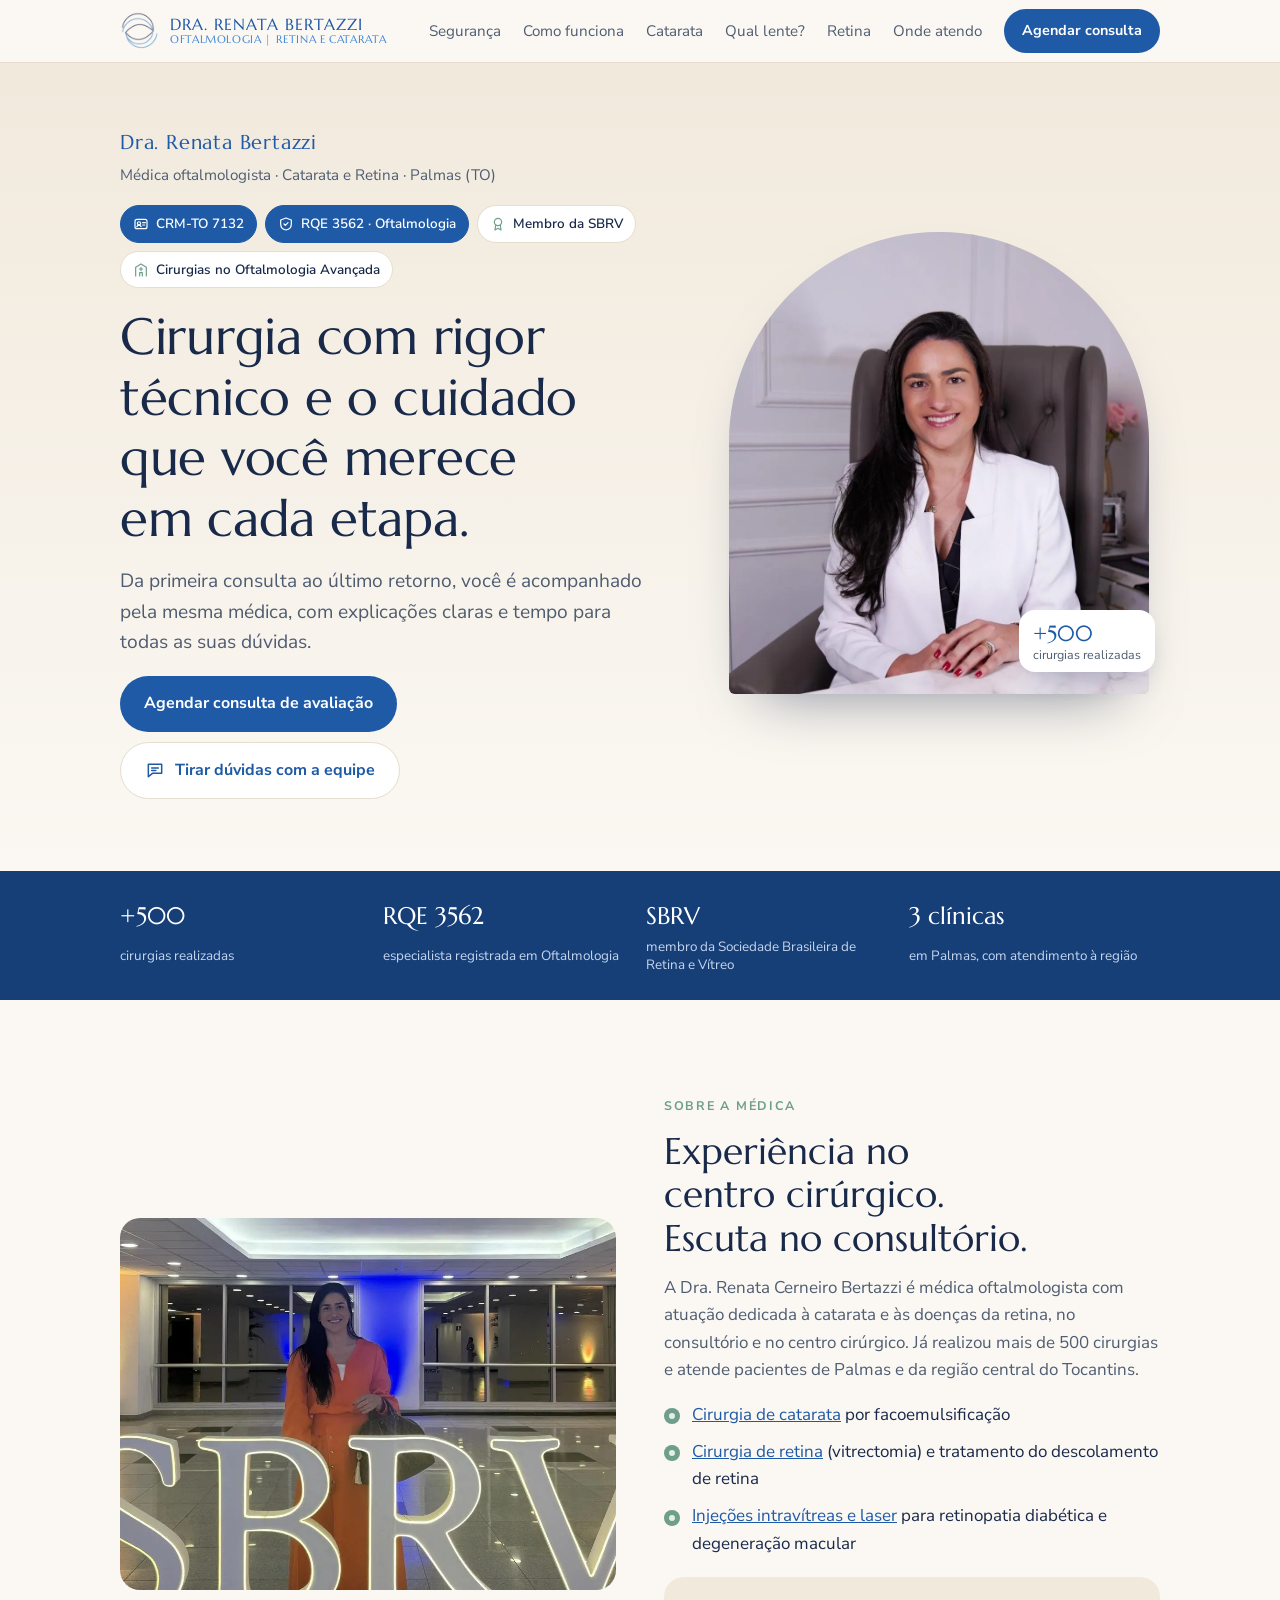
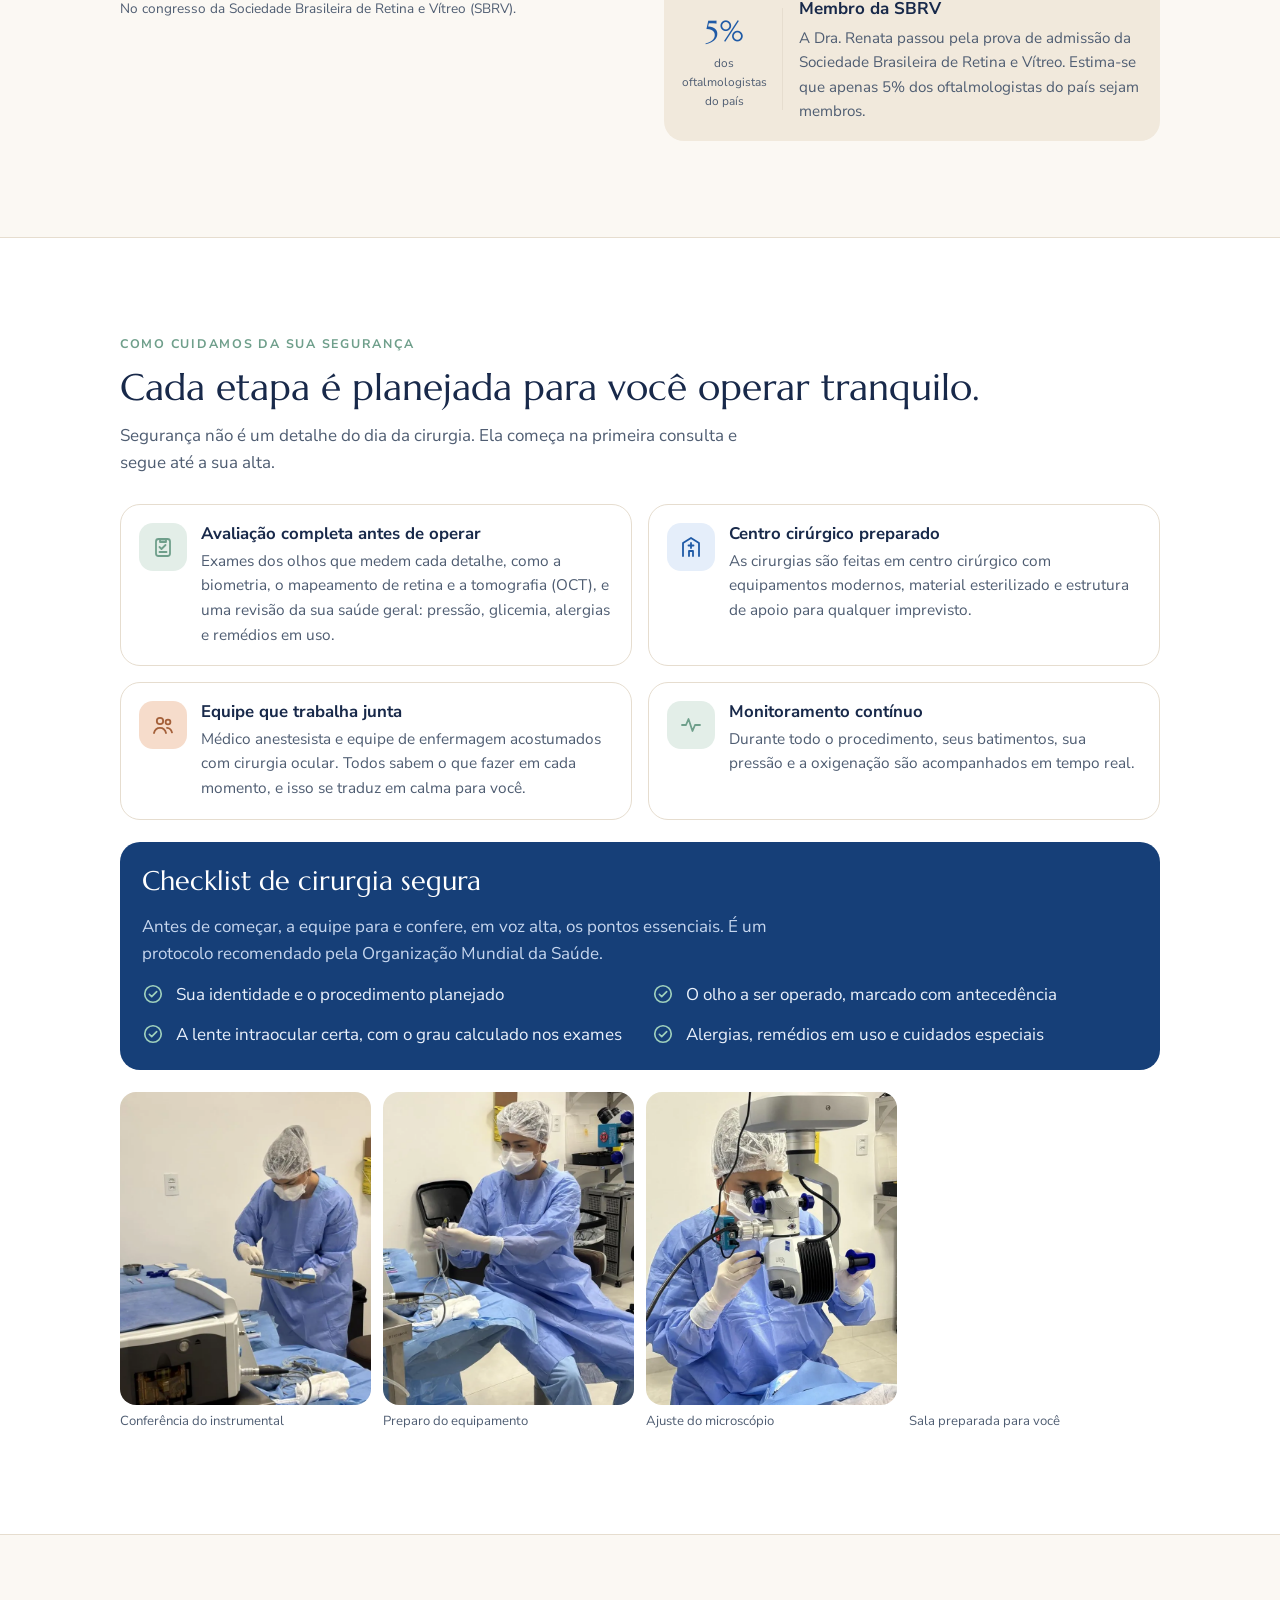
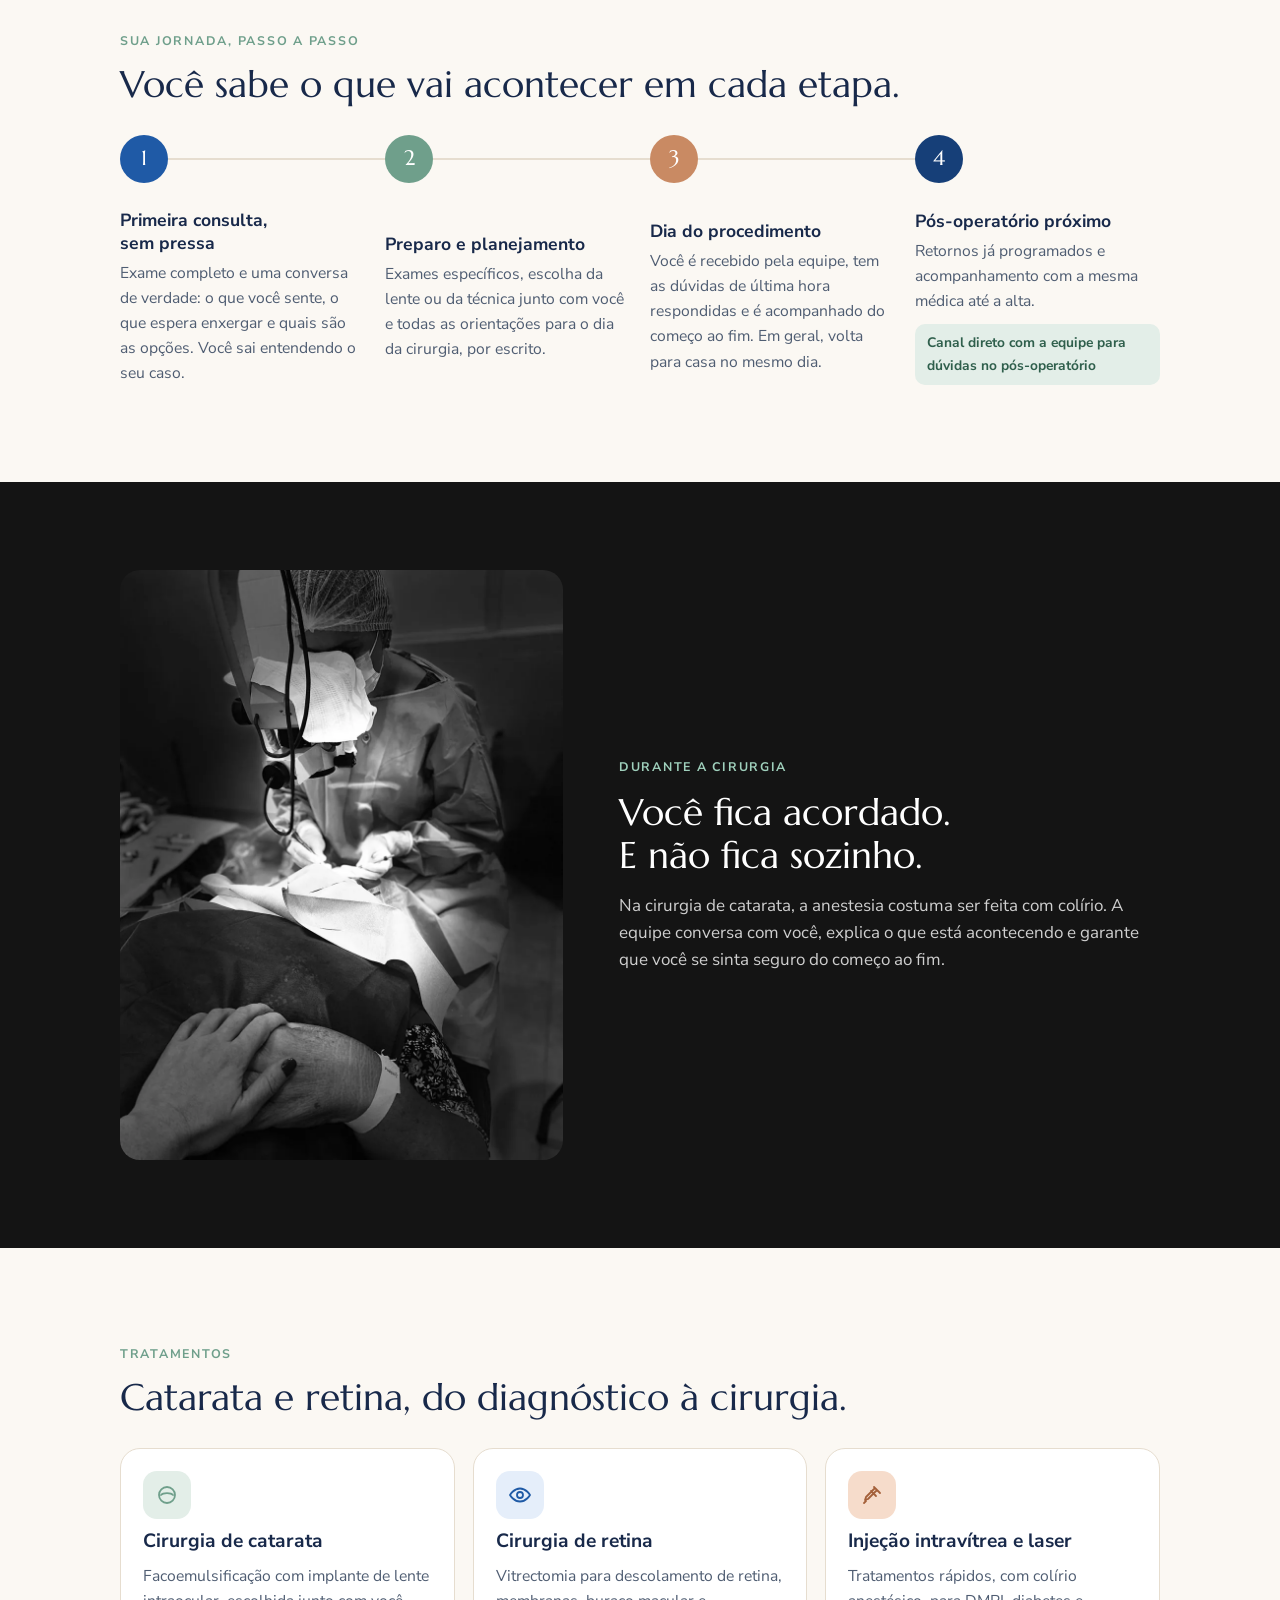
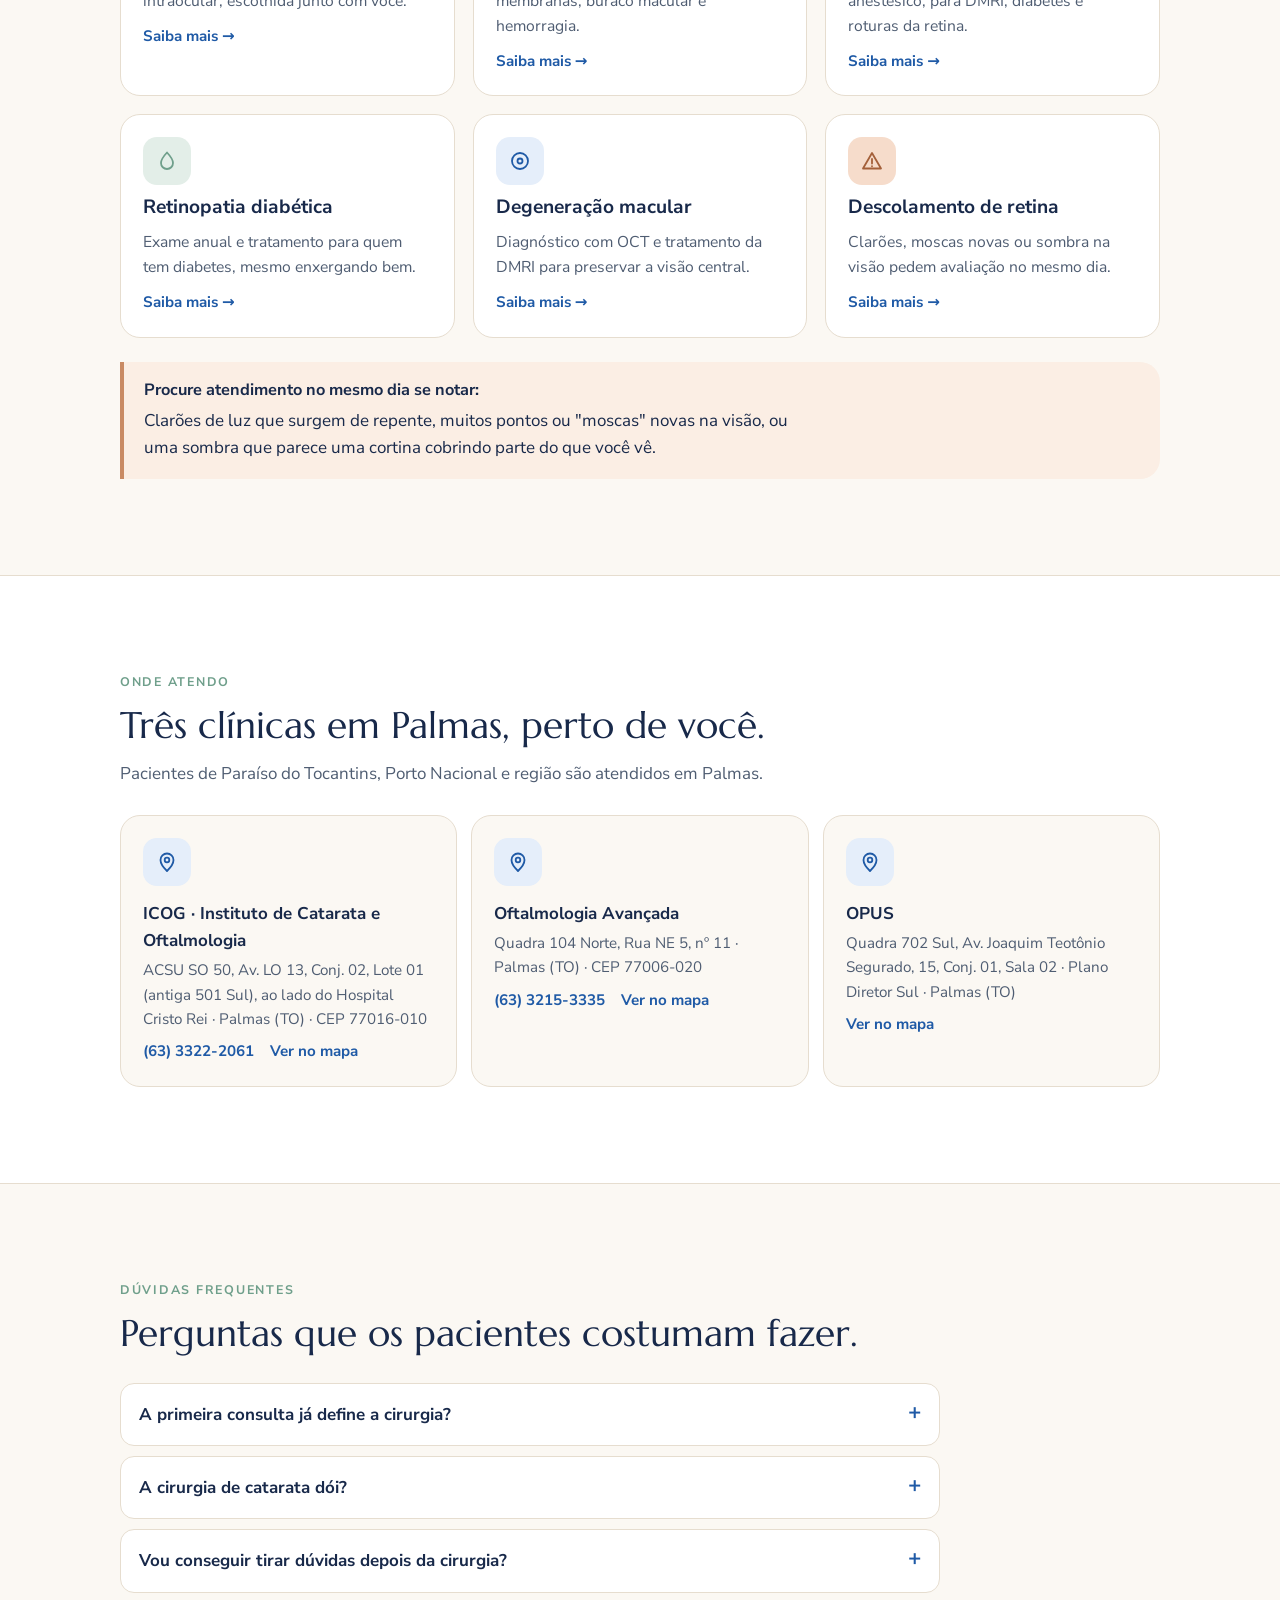
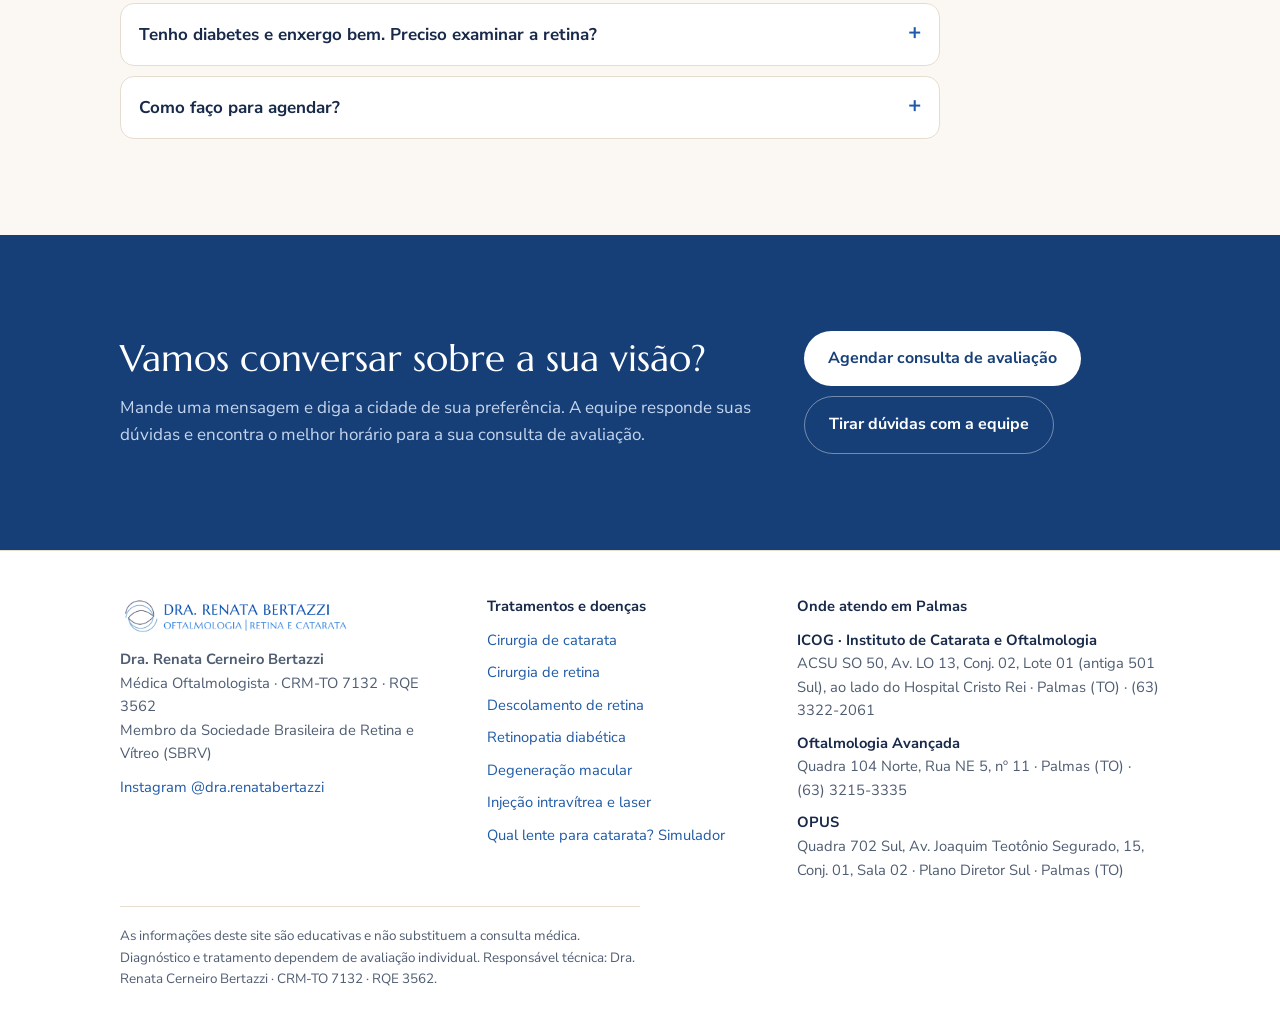
==== commit ed631bb2: "Site: página Qual lente para catarata (quiz + simulador)" ====
--- a/index.html
+++ b/index.html
@@ -208,6 +208,7 @@
       <a href="index.html#seguranca">Segurança</a>
       <a href="index.html#jornada">Como funciona</a>
       <a href="cirurgia-de-catarata-palmas.html">Catarata</a>
+      <a href="qual-lente-para-catarata.html">Qual lente?</a>
       <a href="cirurgia-de-retina-palmas.html">Retina</a>
       <a href="index.html#onde-atendo">Onde atendo</a>
       <a class="btn" href="https://ig.me/m/dra.renatabertazzi" target="_blank" rel="noopener">Agendar consulta</a>
@@ -439,6 +440,7 @@
         <li><a href="retinopatia-diabetica.html">Retinopatia diabética</a></li>
         <li><a href="degeneracao-macular.html">Degeneração macular</a></li>
         <li><a href="injecao-intravitrea-e-laser-palmas.html">Injeção intravítrea e laser</a></li>
+        <li><a href="qual-lente-para-catarata.html">Qual lente para catarata? Simulador</a></li>
       </ul>
     </div>
     <div class="stack">
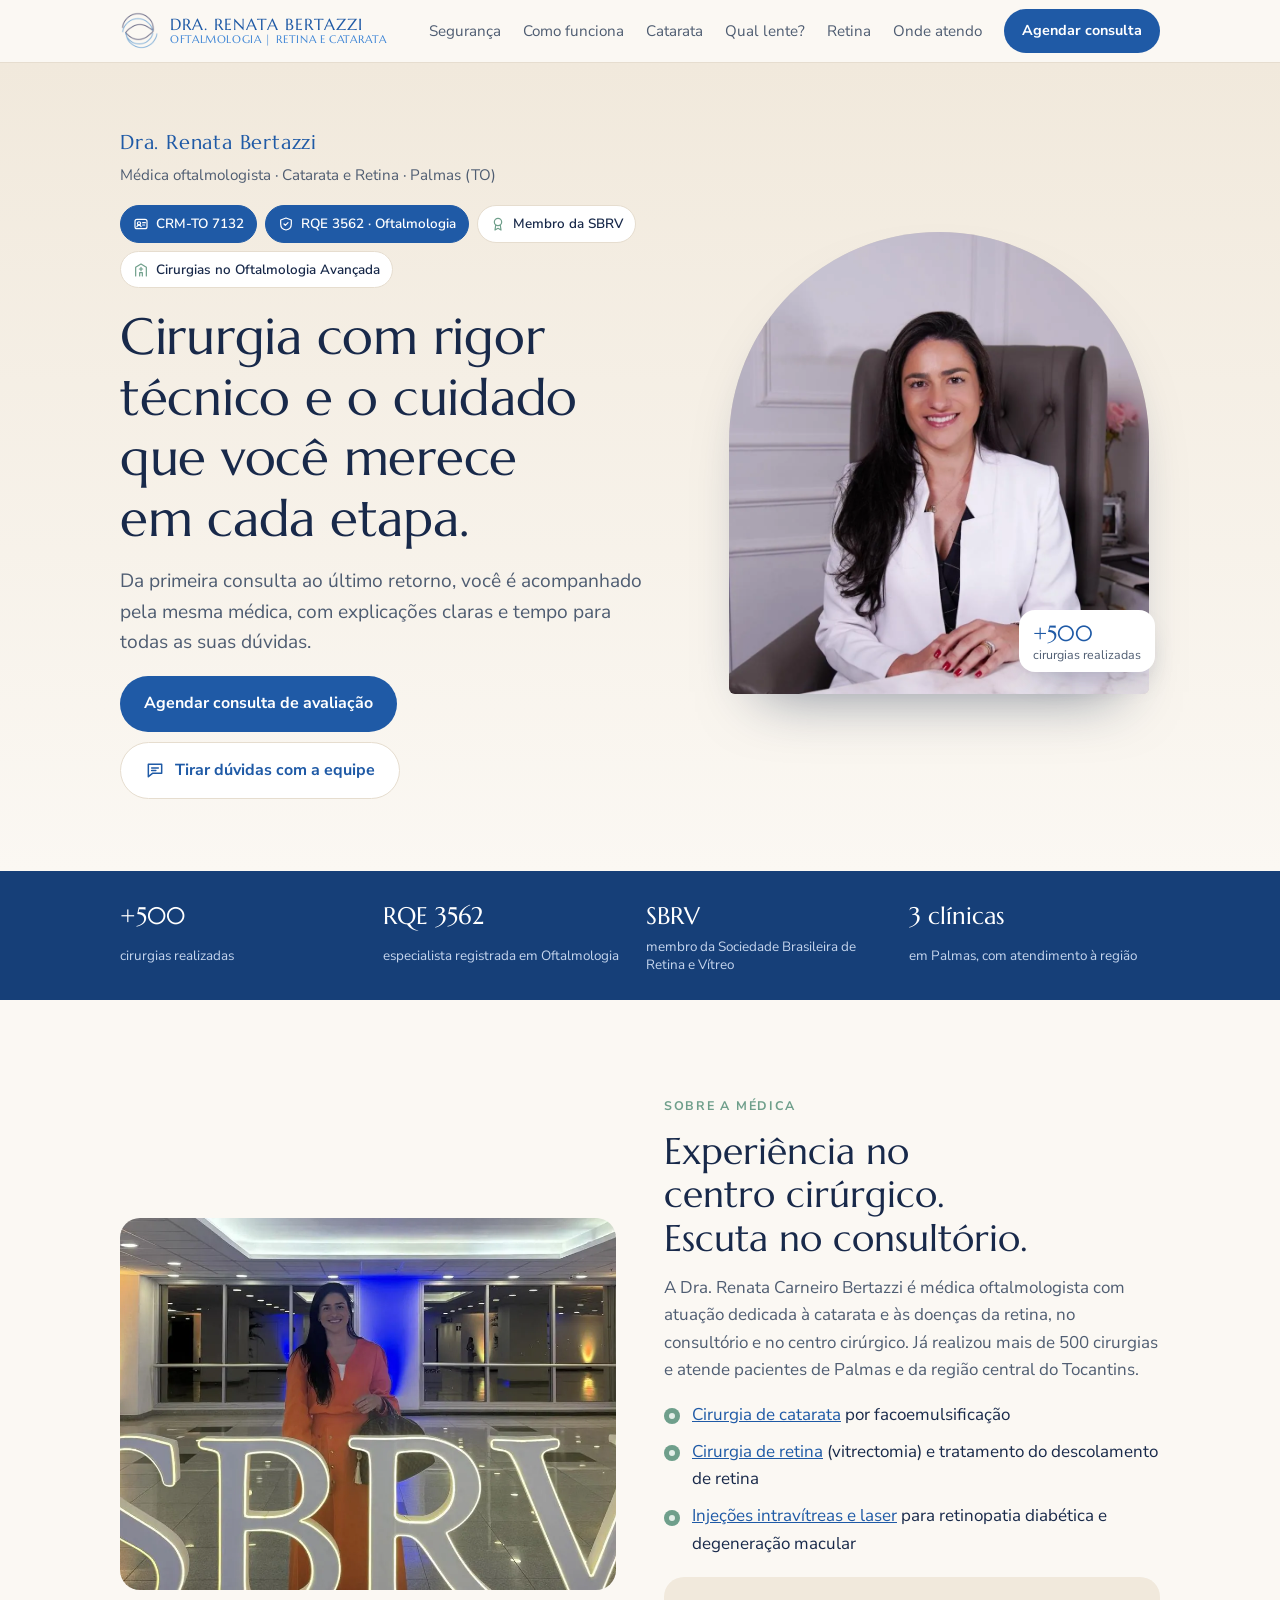
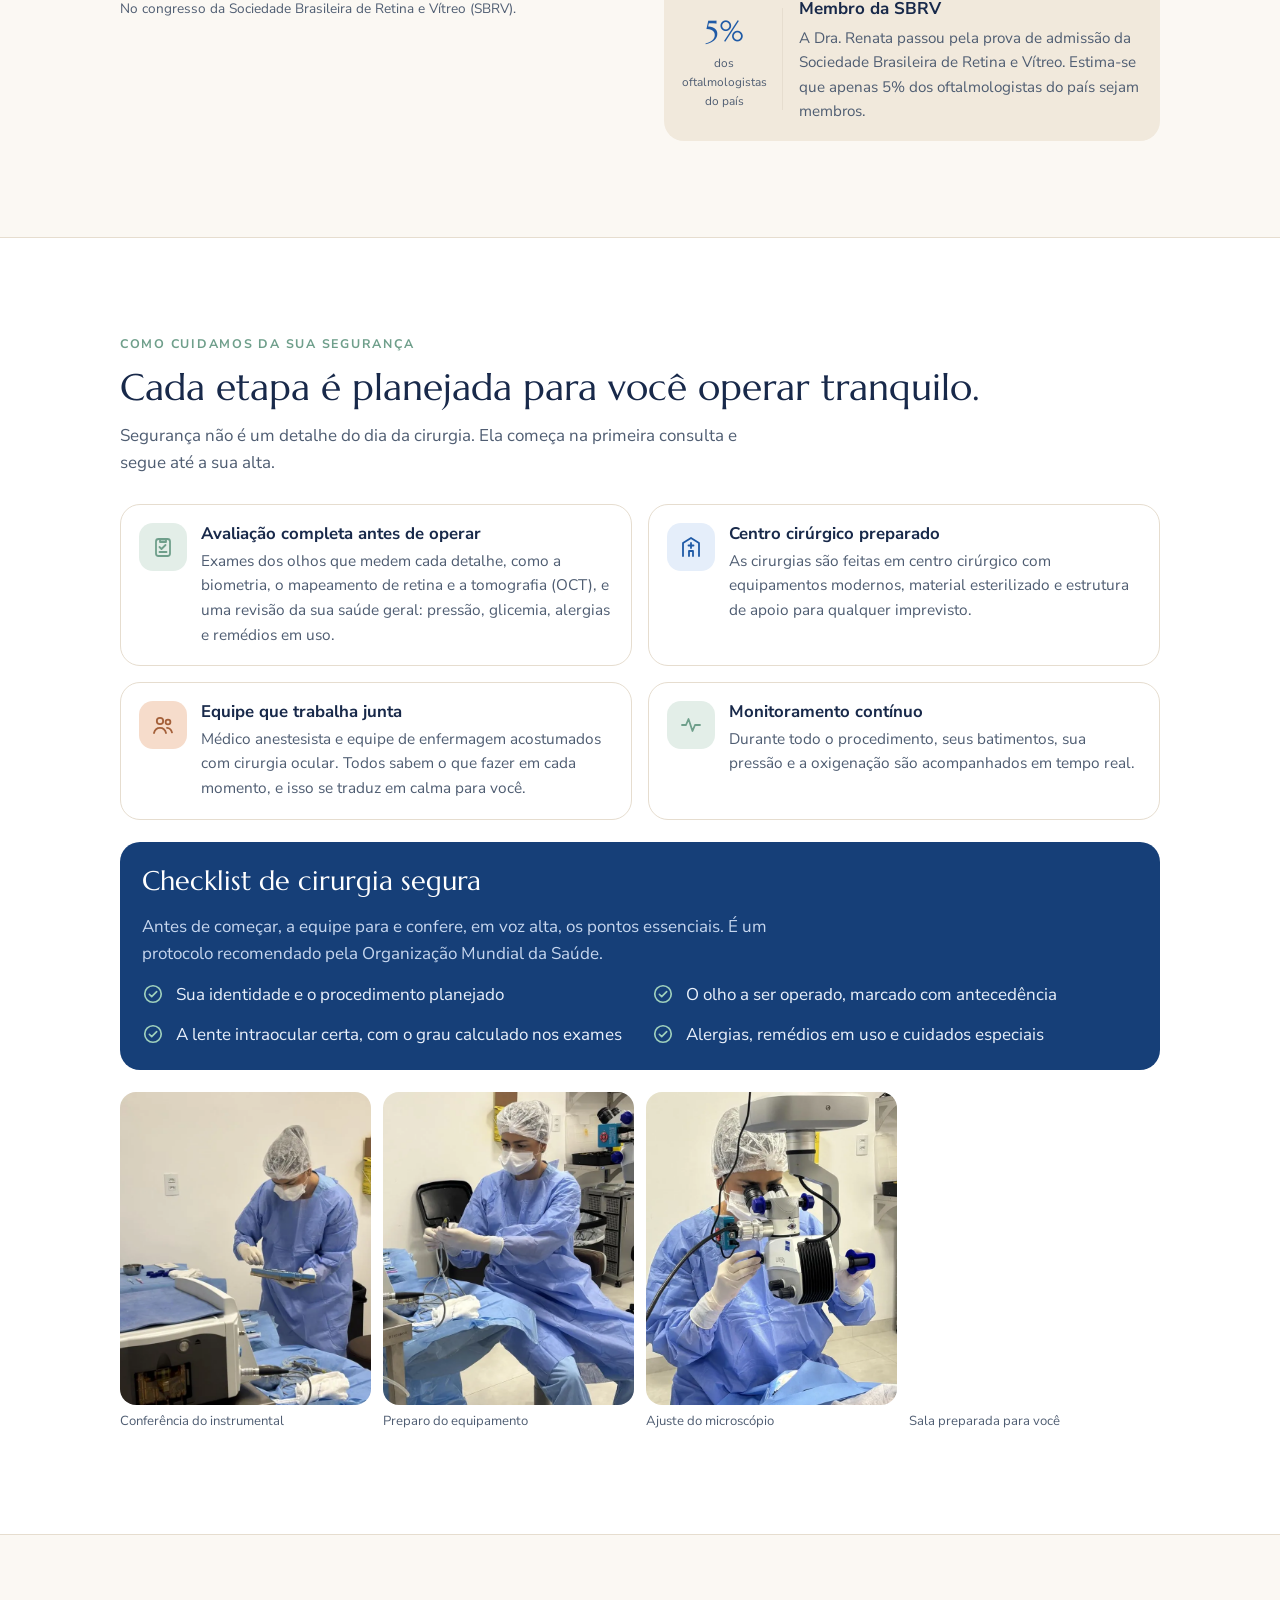
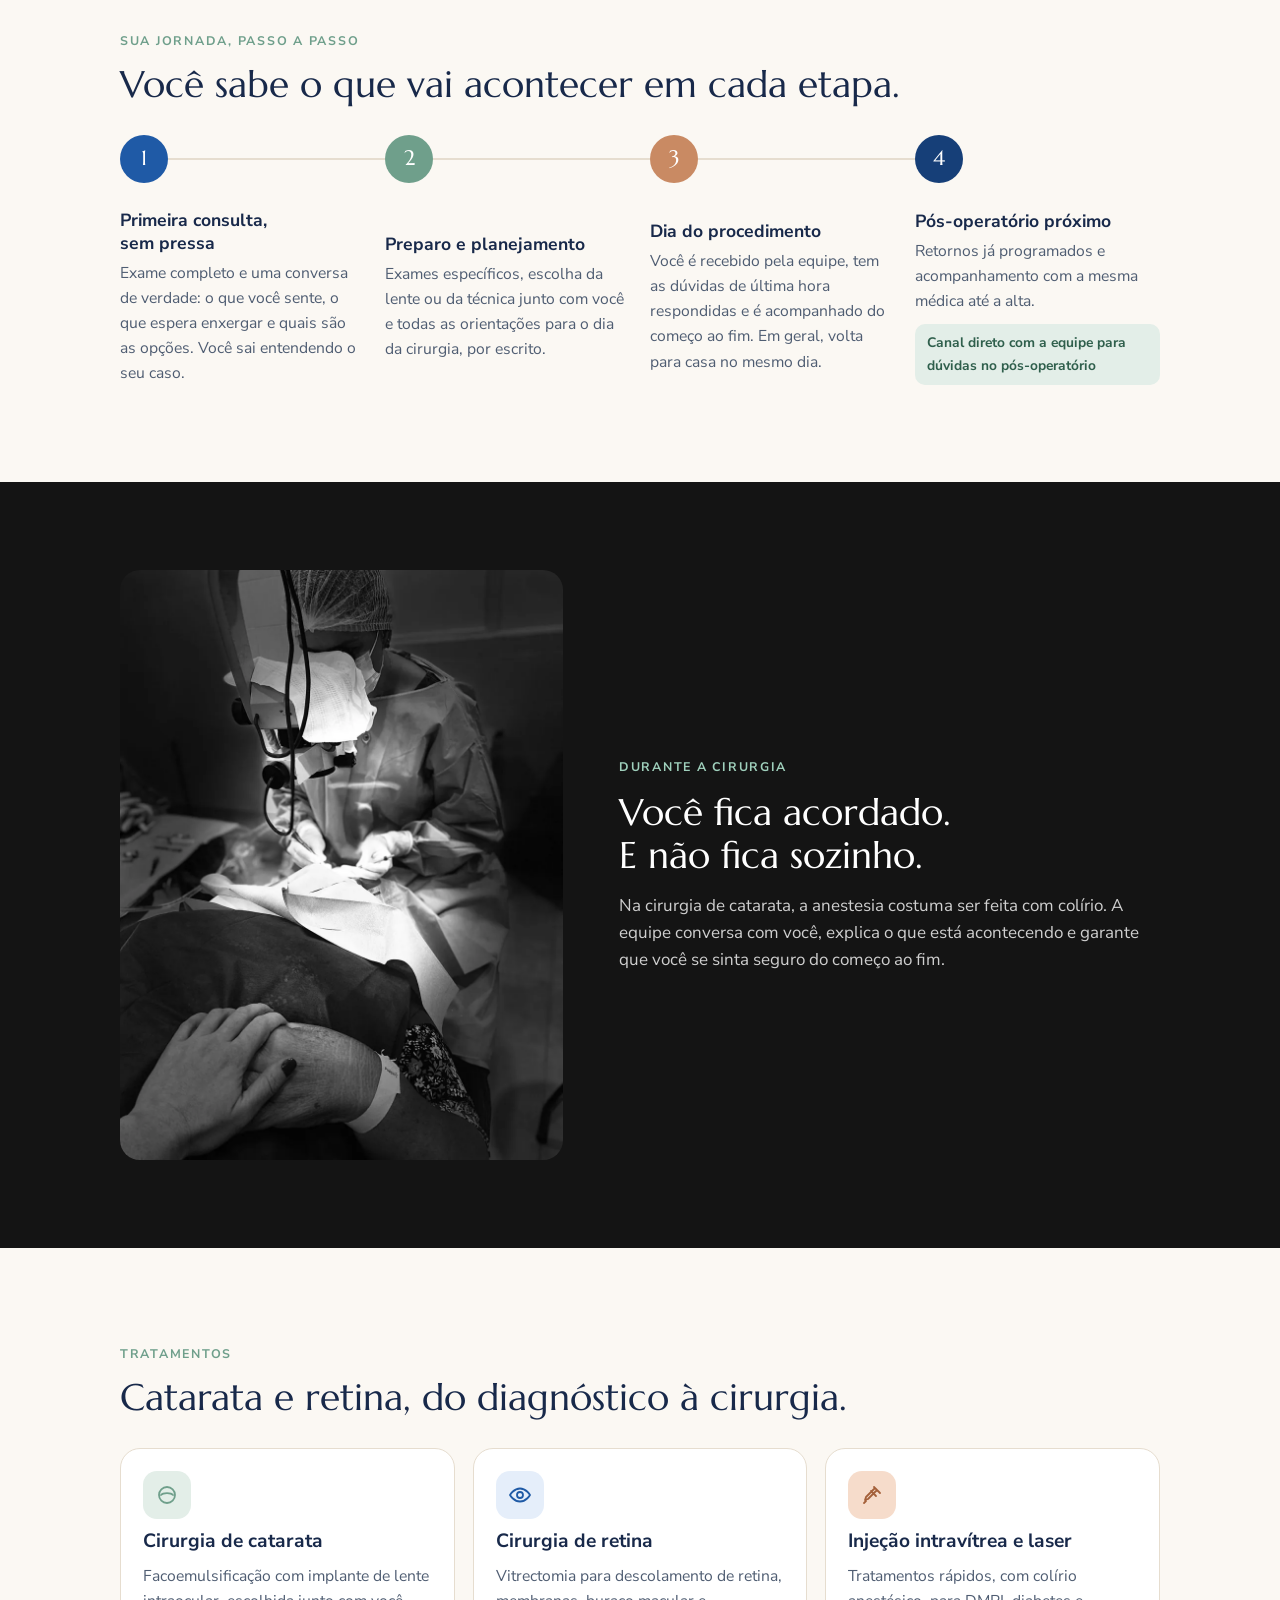
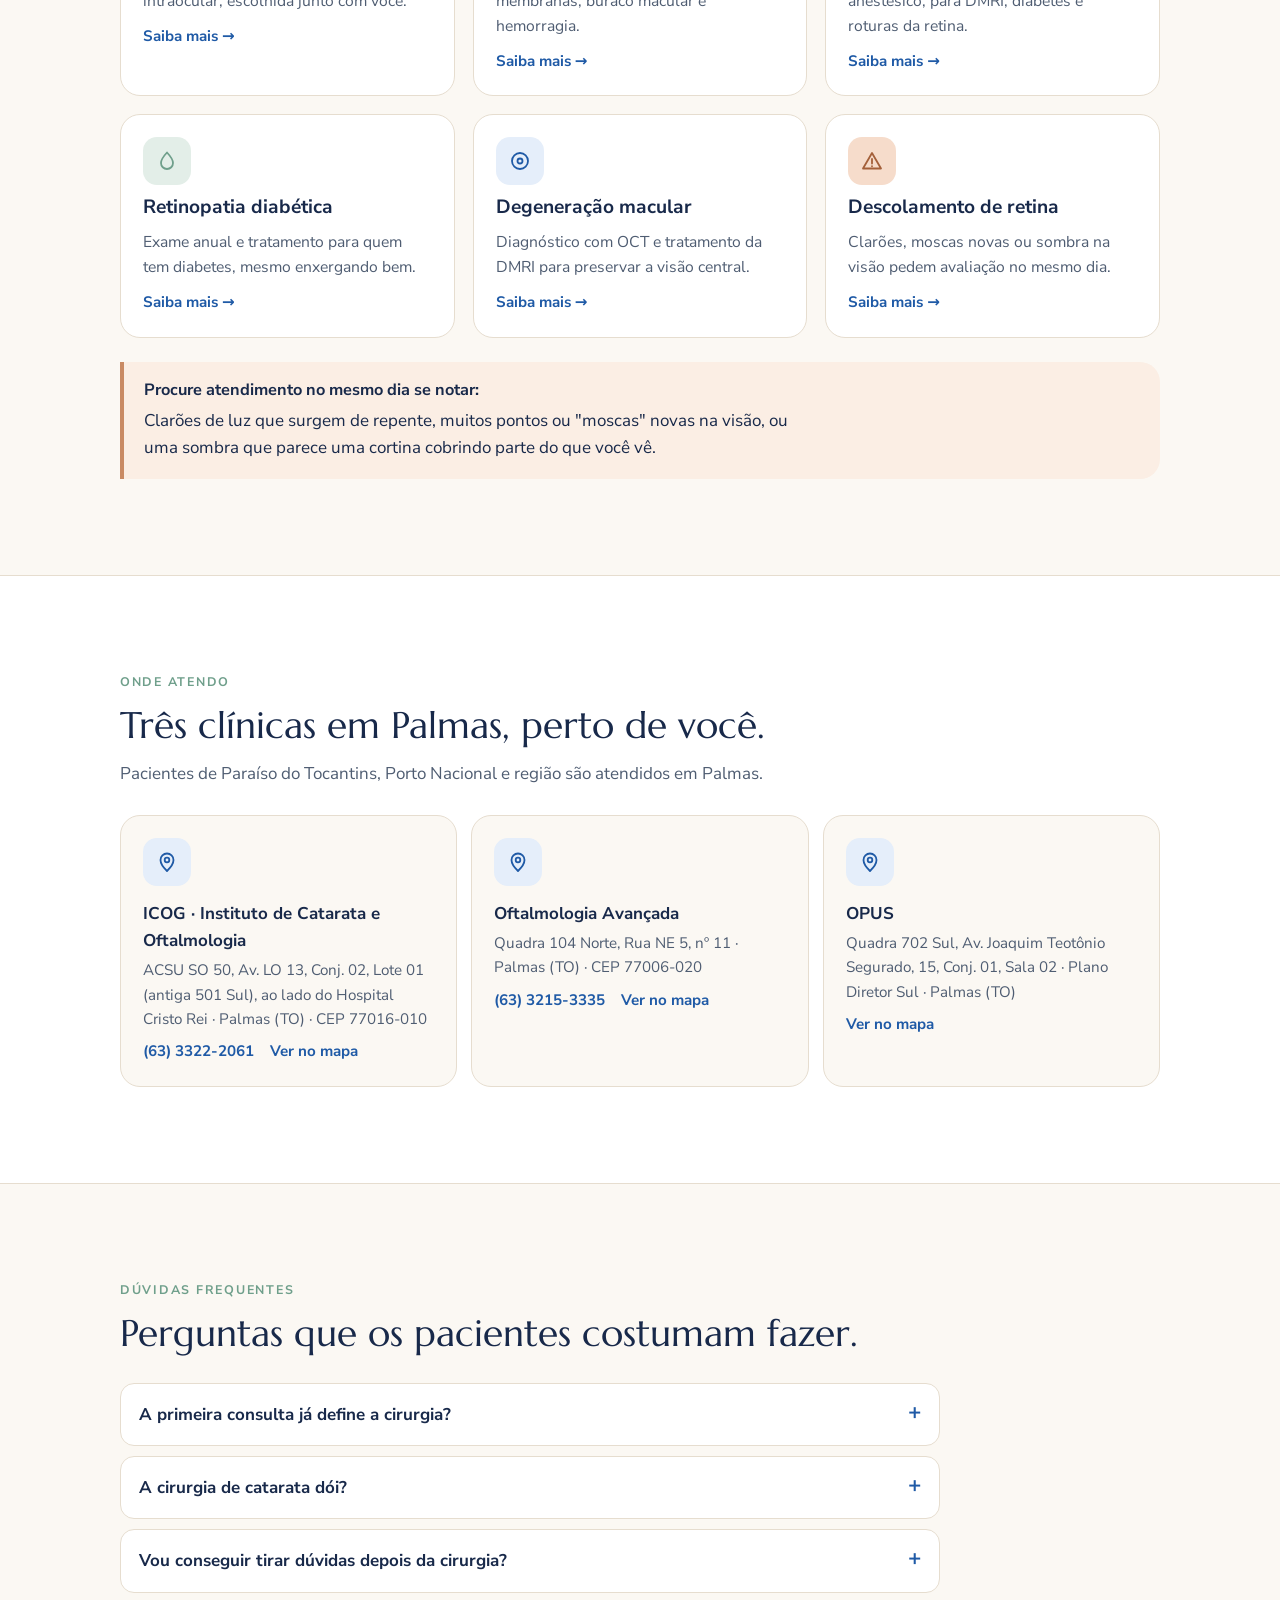
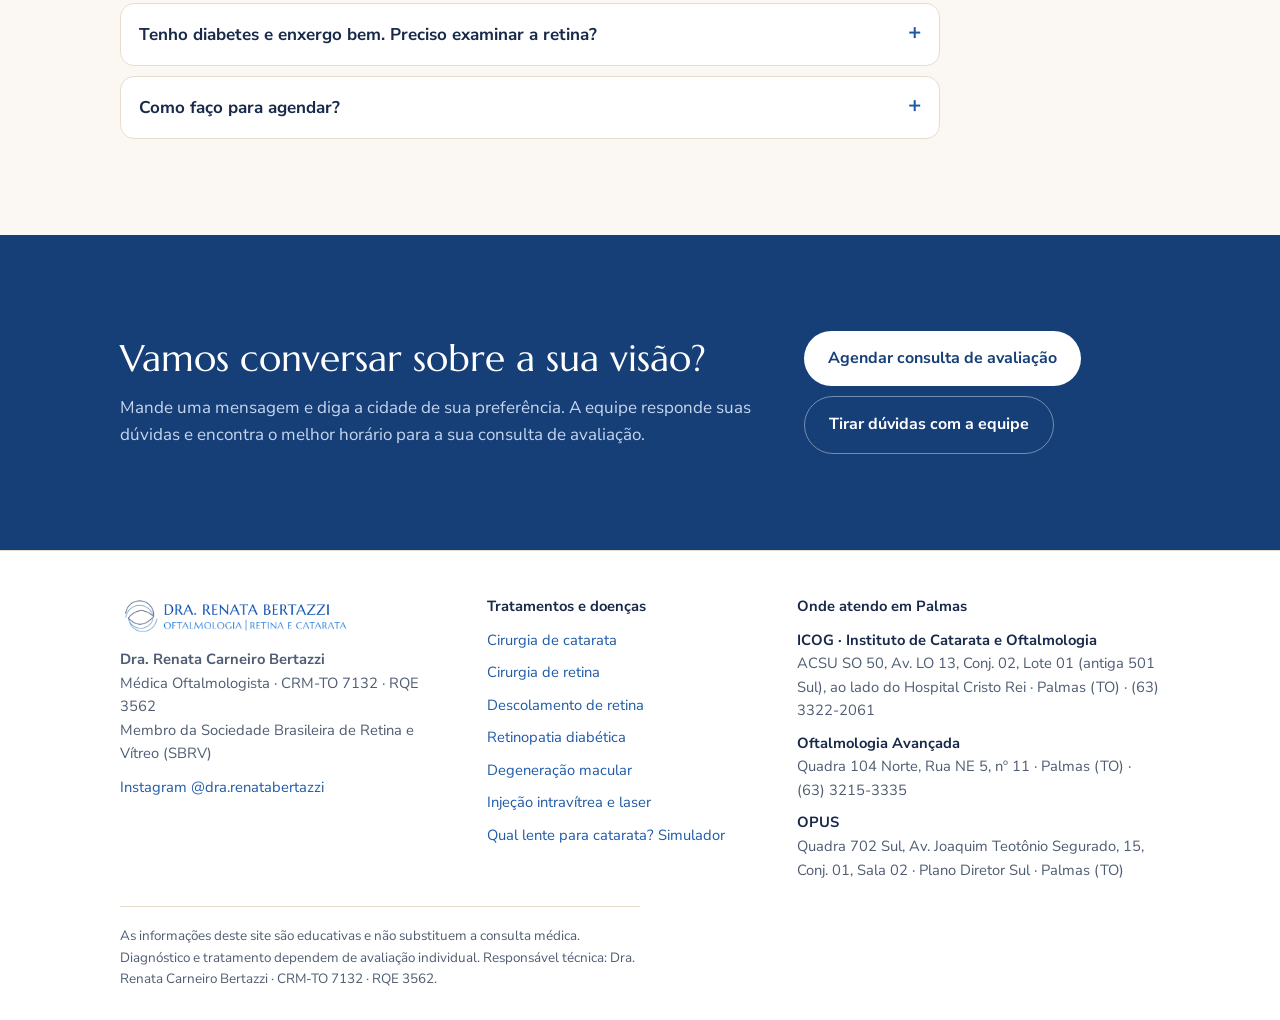
==== commit 544f4b7c: "Corrige nome: Renata Carneiro Bertazzi" ====
--- a/index.html
+++ b/index.html
@@ -34,7 +34,7 @@
   {
    "@type": "Physician",
    "@id": "https://drarenatabertazzi.com.br/#medica",
-   "name": "Dra. Renata Cerneiro Bertazzi",
+   "name": "Dra. Renata Carneiro Bertazzi",
    "alternateName": "Dra. Renata Bertazzi",
    "description": "Médica oftalmologista em Palmas (TO): cirurgia de catarata, cirurgia de retina, injeção intravítrea e laser. Membro da Sociedade Brasileira de Retina e Vítreo.",
    "url": "https://drarenatabertazzi.com.br/",
@@ -260,7 +260,7 @@
     <div class="stack">
       <span class="eyebrow">Sobre a médica</span>
       <h2>Experiência no centro cirúrgico. Escuta no consultório.</h2>
-      <p class="muted">A Dra. Renata Cerneiro Bertazzi é médica oftalmologista com atuação dedicada à catarata e às doenças da retina, no consultório e no centro cirúrgico. Já realizou mais de 500 cirurgias e atende pacientes de Palmas e da região central do Tocantins.</p>
+      <p class="muted">A Dra. Renata Carneiro Bertazzi é médica oftalmologista com atuação dedicada à catarata e às doenças da retina, no consultório e no centro cirúrgico. Já realizou mais de 500 cirurgias e atende pacientes de Palmas e da região central do Tocantins.</p>
       <ul class="ticks">
         <li><a href="cirurgia-de-catarata-palmas.html">Cirurgia de catarata</a> por facoemulsificação</li>
         <li><a href="cirurgia-de-retina-palmas.html">Cirurgia de retina</a> (vitrectomia) e tratamento do descolamento de retina</li>
@@ -428,7 +428,7 @@
   <div class="wrap foot-grid">
     <div class="stack">
       <img src="img/logo-dra-renata-bertazzi.png" alt="Dra. Renata Bertazzi · Oftalmologia | Retina e Catarata" class="foot-logo" width="230" height="43" loading="lazy">
-      <p><strong>Dra. Renata Cerneiro Bertazzi</strong><br>Médica Oftalmologista · CRM-TO 7132 · RQE 3562<br>Membro da Sociedade Brasileira de Retina e Vítreo (SBRV)</p>
+      <p><strong>Dra. Renata Carneiro Bertazzi</strong><br>Médica Oftalmologista · CRM-TO 7132 · RQE 3562<br>Membro da Sociedade Brasileira de Retina e Vítreo (SBRV)</p>
       <p><a href="https://www.instagram.com/dra.renatabertazzi/" target="_blank" rel="noopener">Instagram @dra.renatabertazzi</a></p>
     </div>
     <div class="stack">
@@ -452,7 +452,7 @@
       </ul>
     </div>
   </div>
-  <div class="wrap"><p class="foot-note">As informações deste site são educativas e não substituem a consulta médica. Diagnóstico e tratamento dependem de avaliação individual. Responsável técnica: Dra. Renata Cerneiro Bertazzi · CRM-TO 7132 · RQE 3562.</p></div>
+  <div class="wrap"><p class="foot-note">As informações deste site são educativas e não substituem a consulta médica. Diagnóstico e tratamento dependem de avaliação individual. Responsável técnica: Dra. Renata Carneiro Bertazzi · CRM-TO 7132 · RQE 3562.</p></div>
 </footer>
 <div class="mbar" role="region" aria-label="Contato rápido">
   <a class="btn soft" href="https://ig.me/m/dra.renatabertazzi" target="_blank" rel="noopener"><svg viewBox="0 0 24 24" fill="none" stroke="currentColor" stroke-width="1.8" stroke-linecap="round" stroke-linejoin="round" aria-hidden="true"><path d="M4 5h16v11H9l-5 4z"/><path d="M8 9.5h8M8 12.5h5"/></svg> Tirar dúvidas</a>
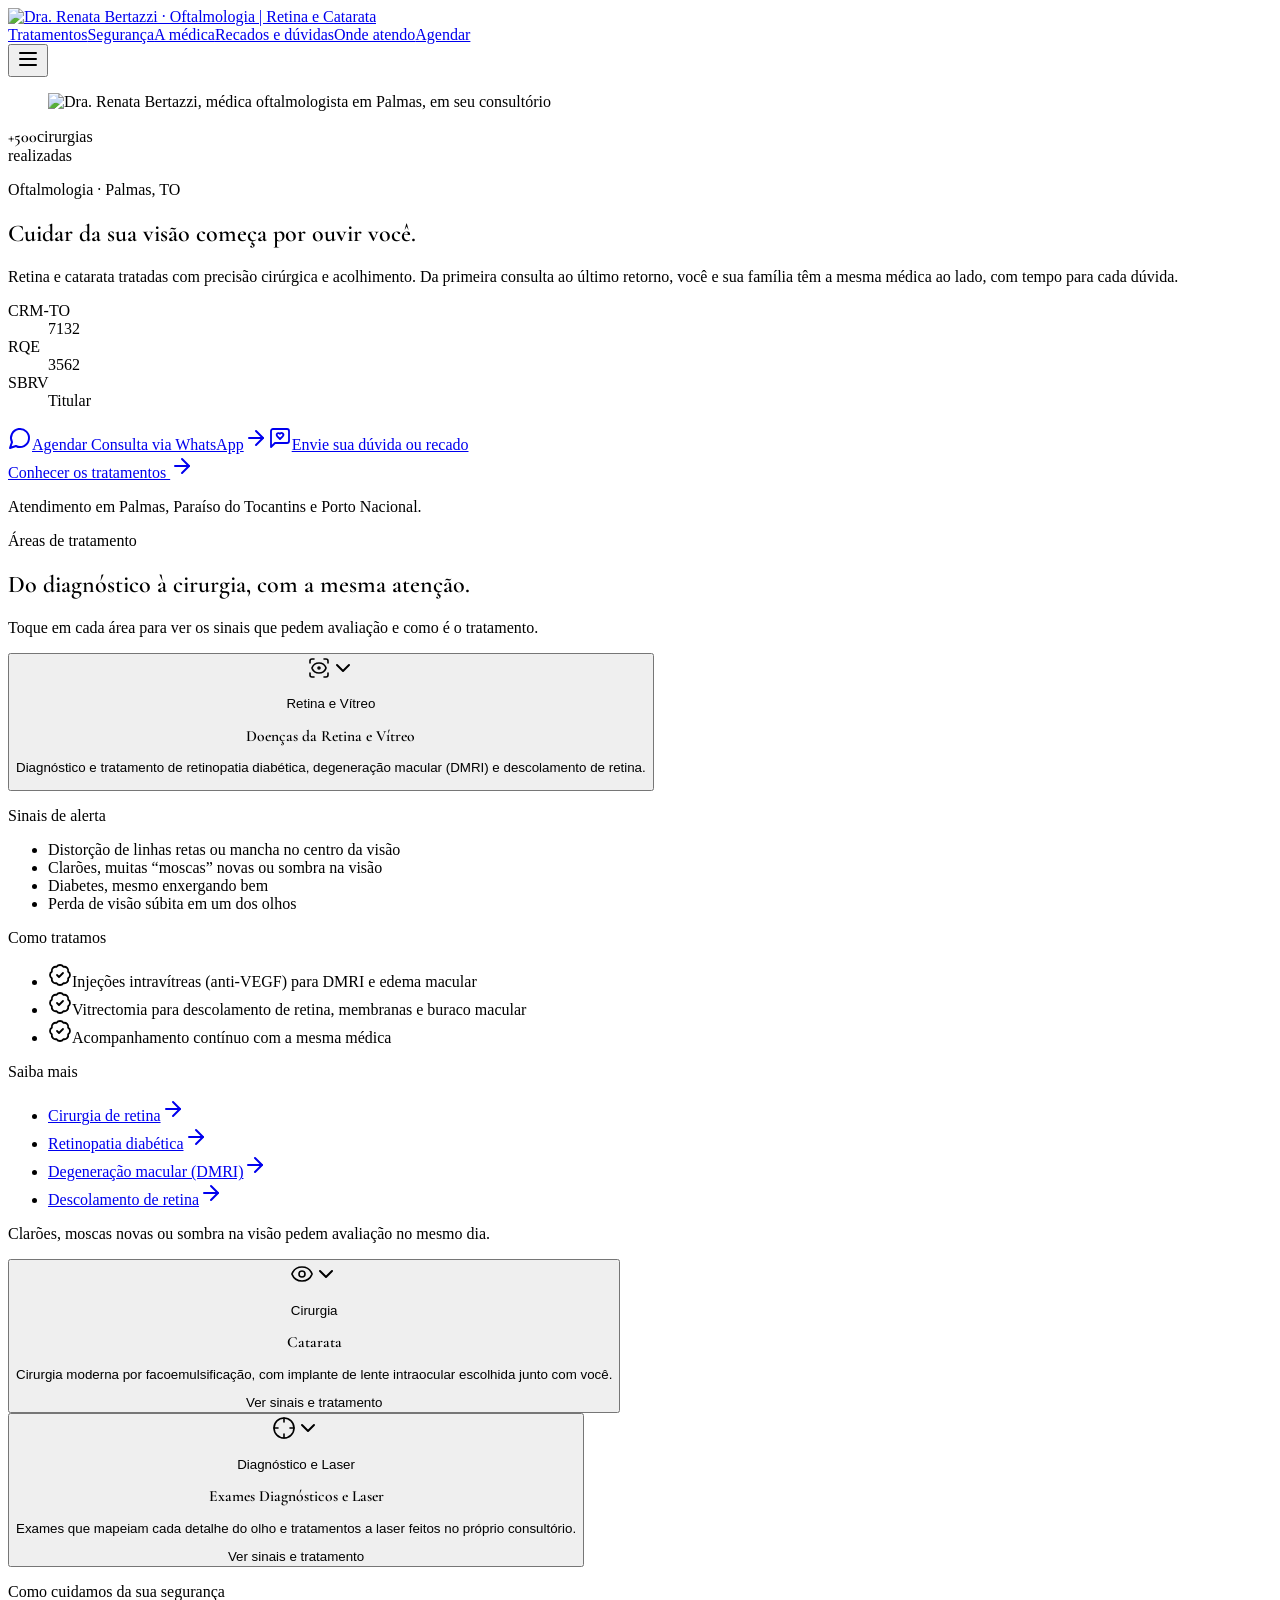
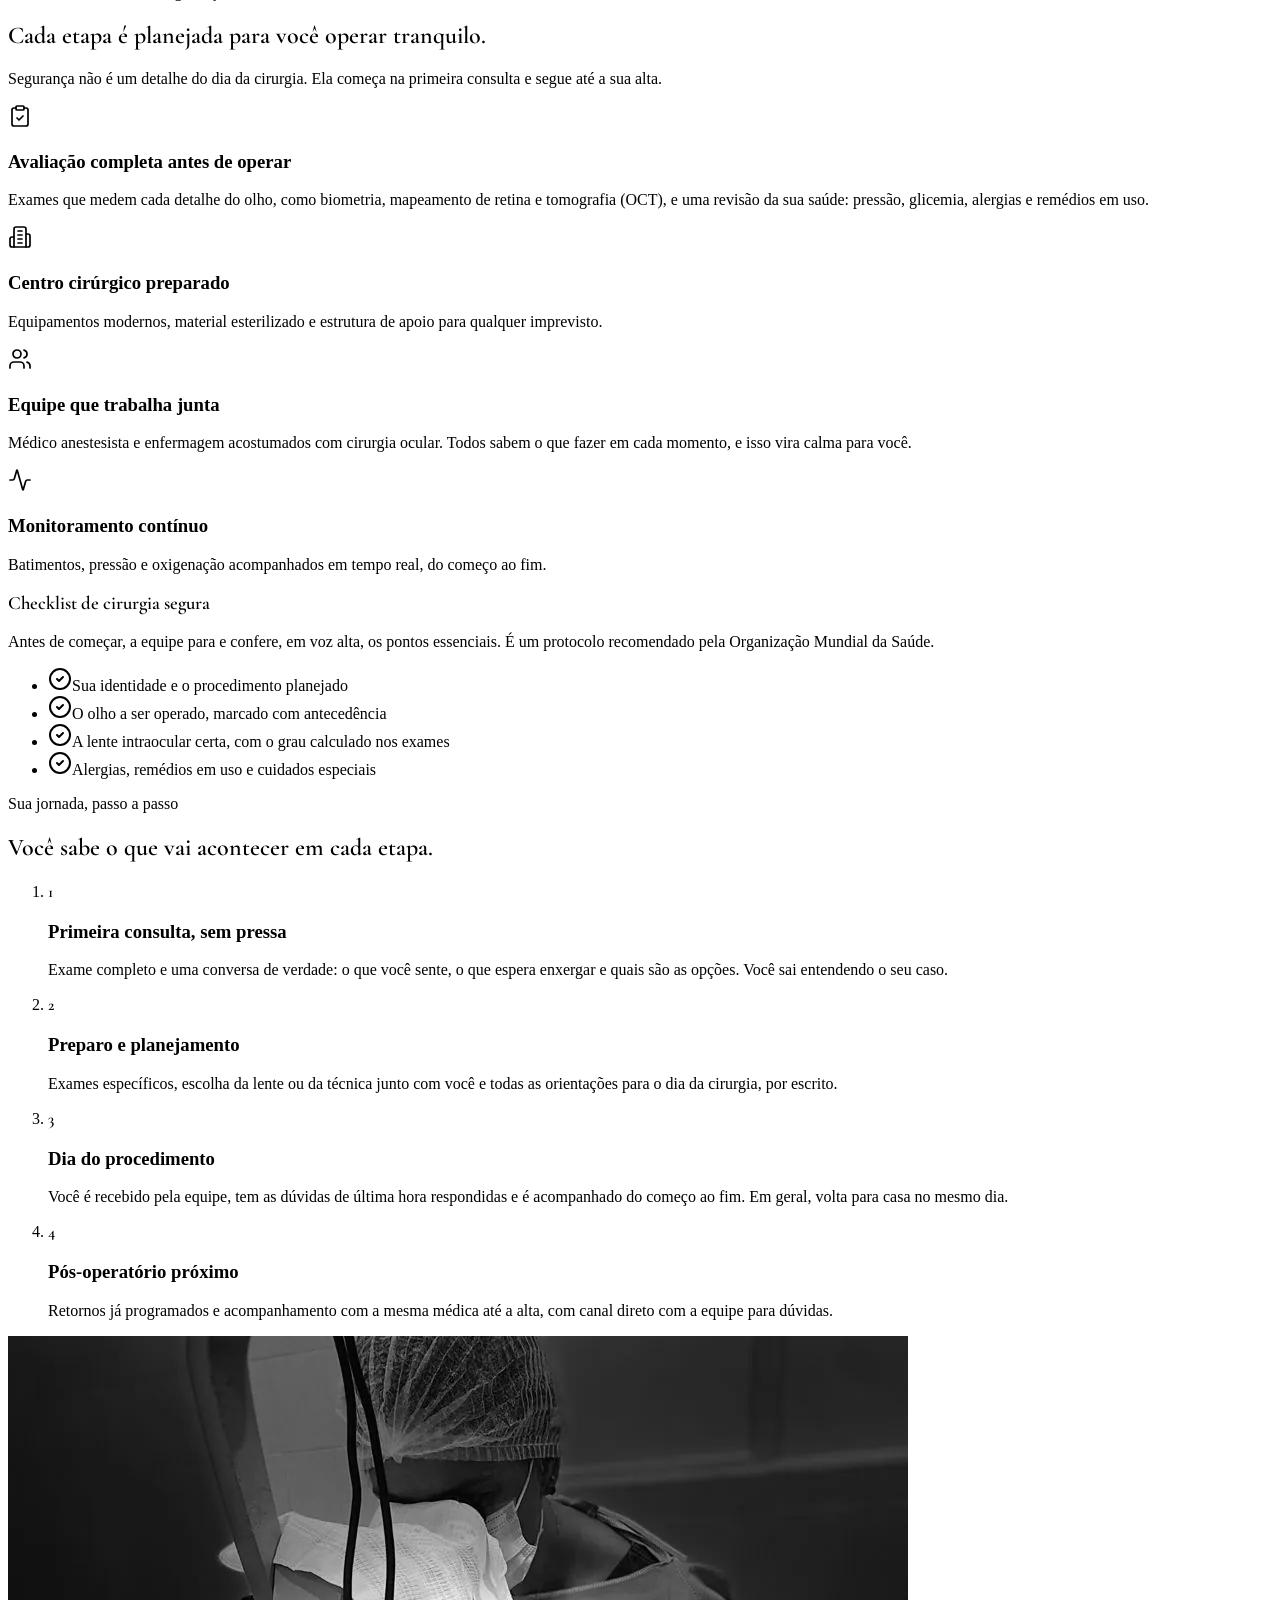
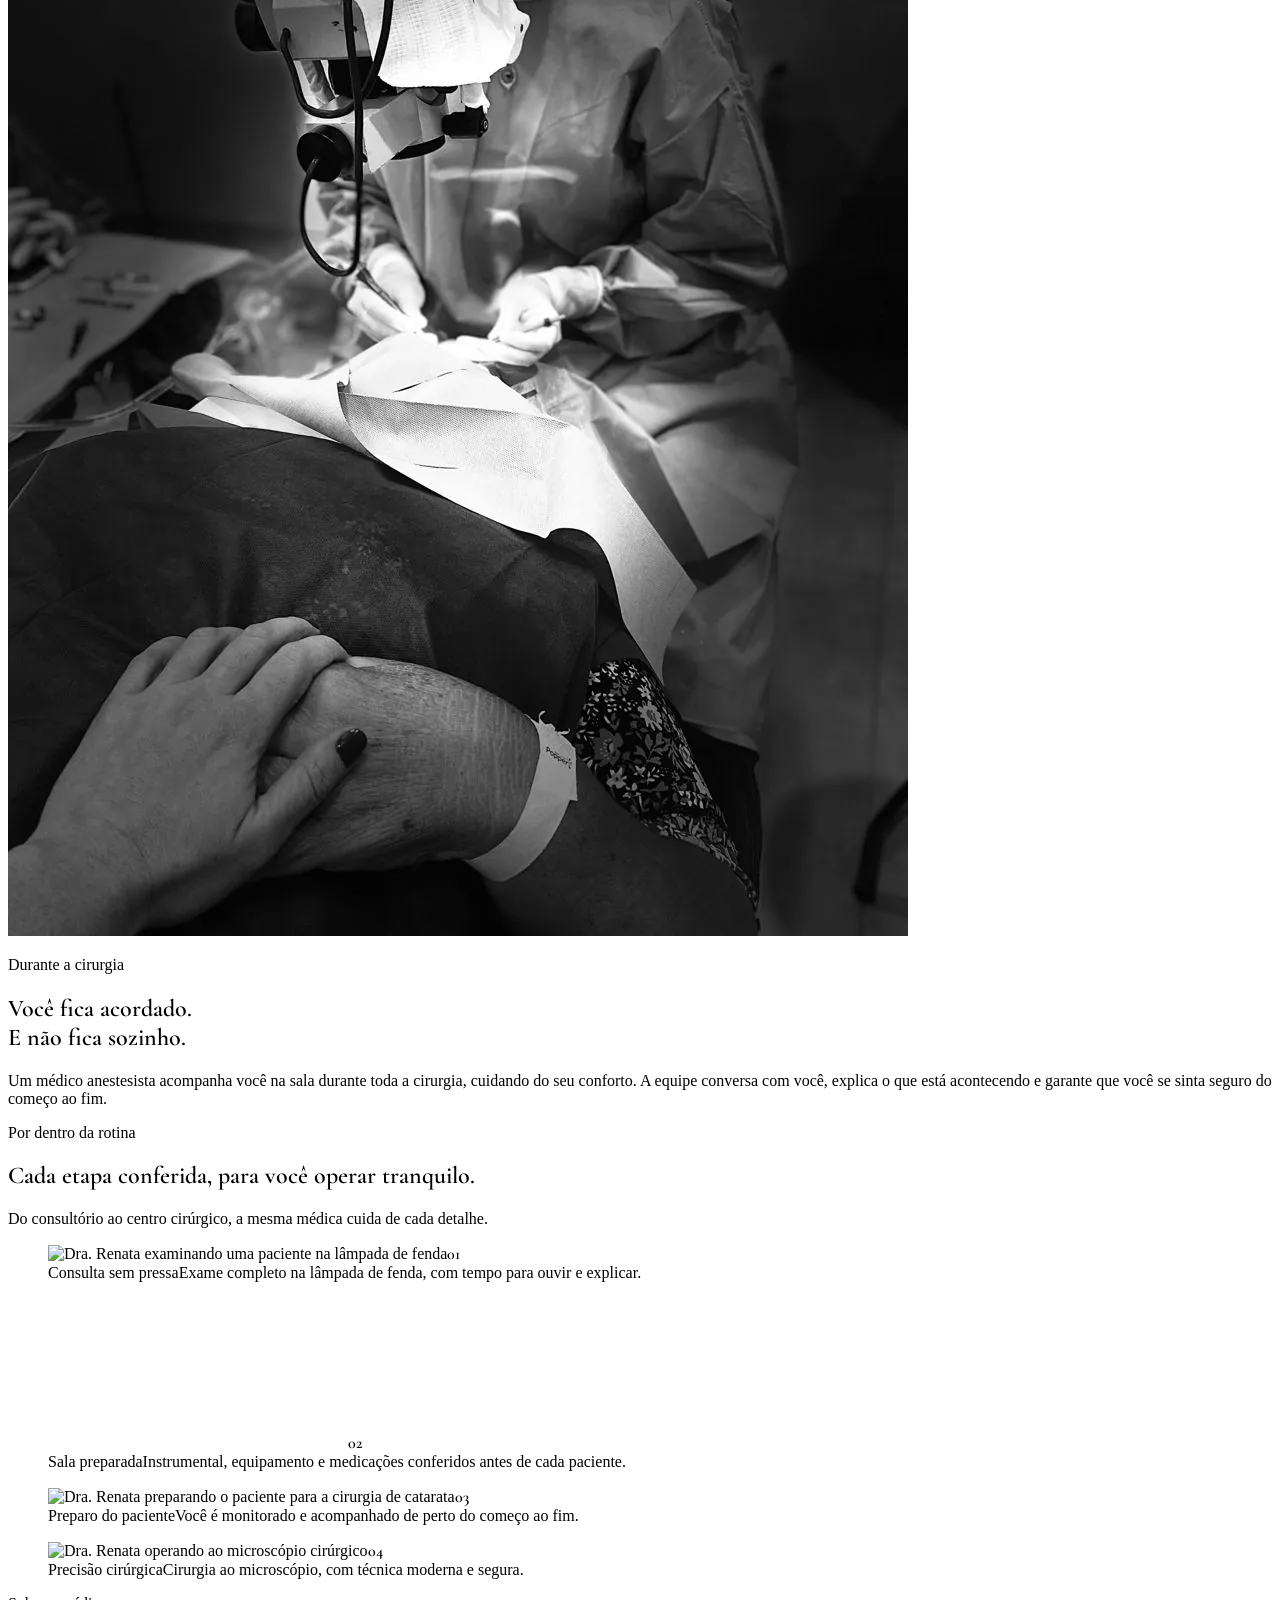
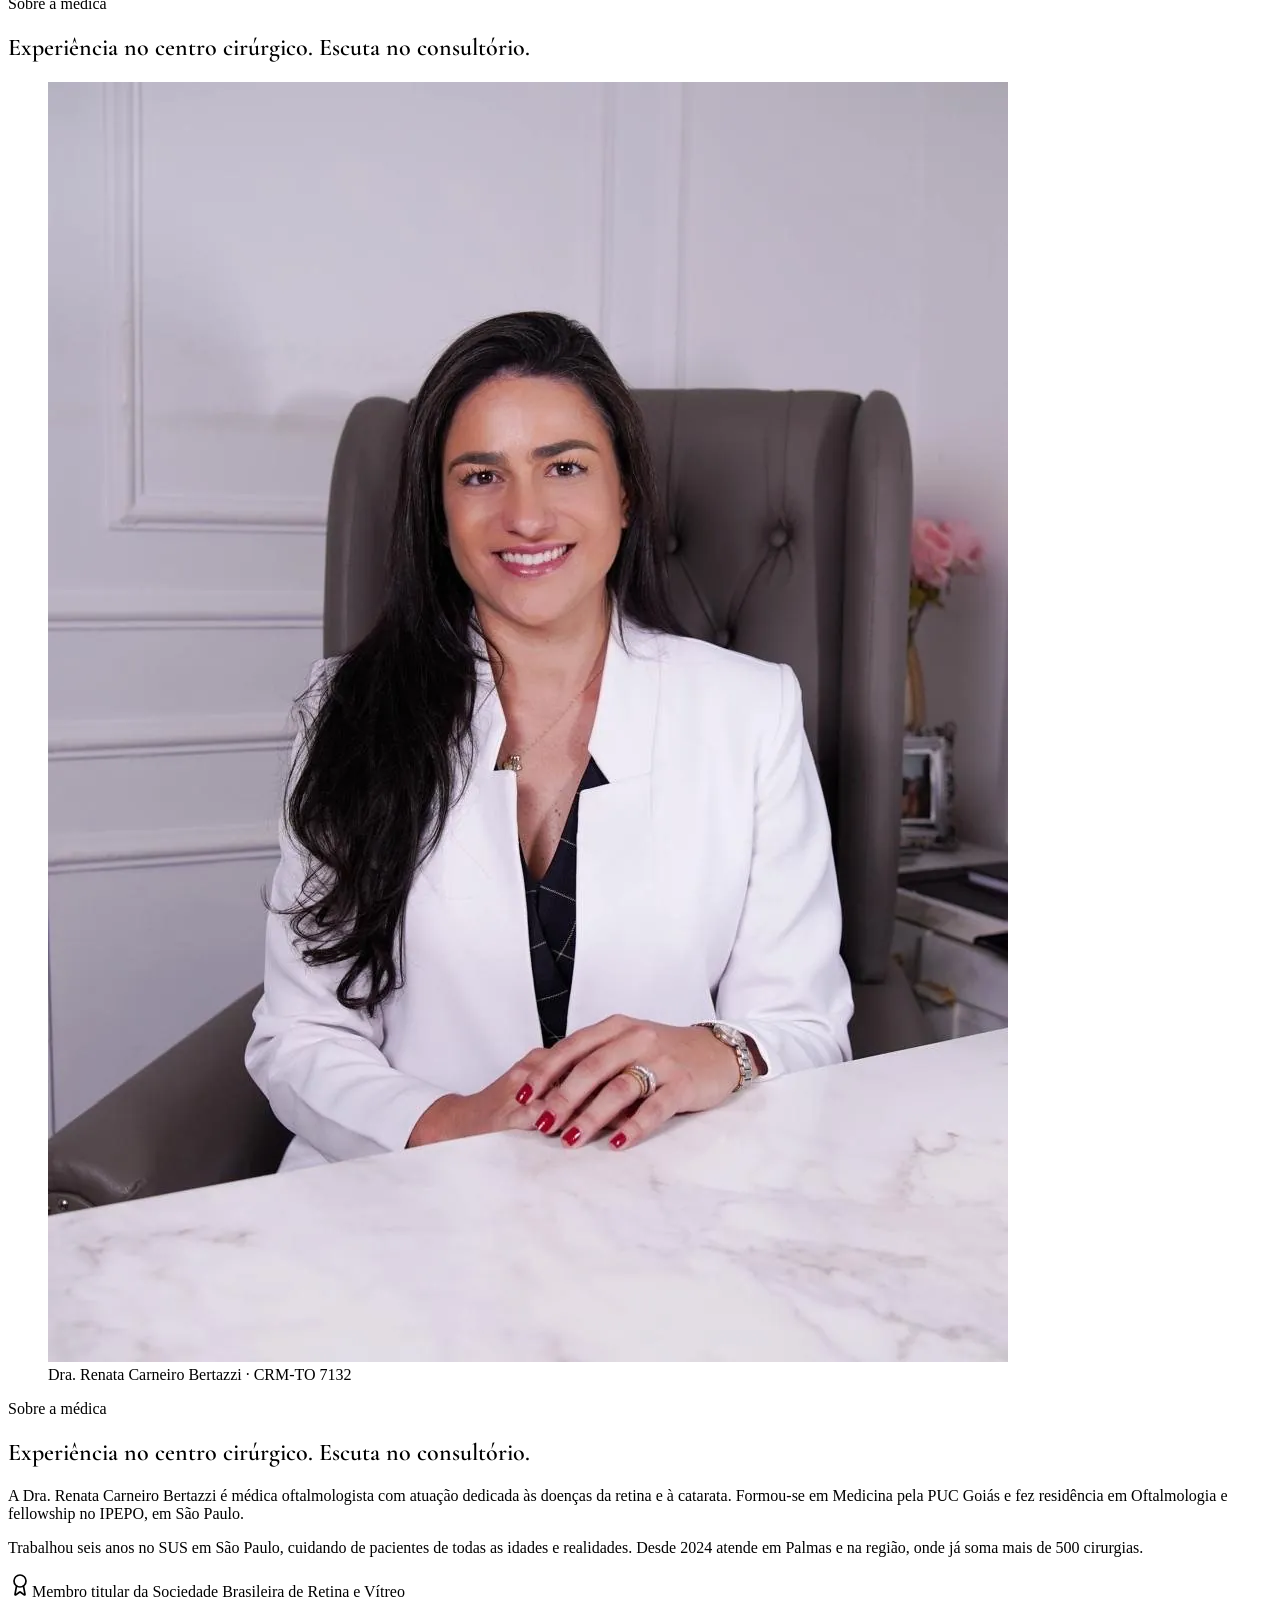
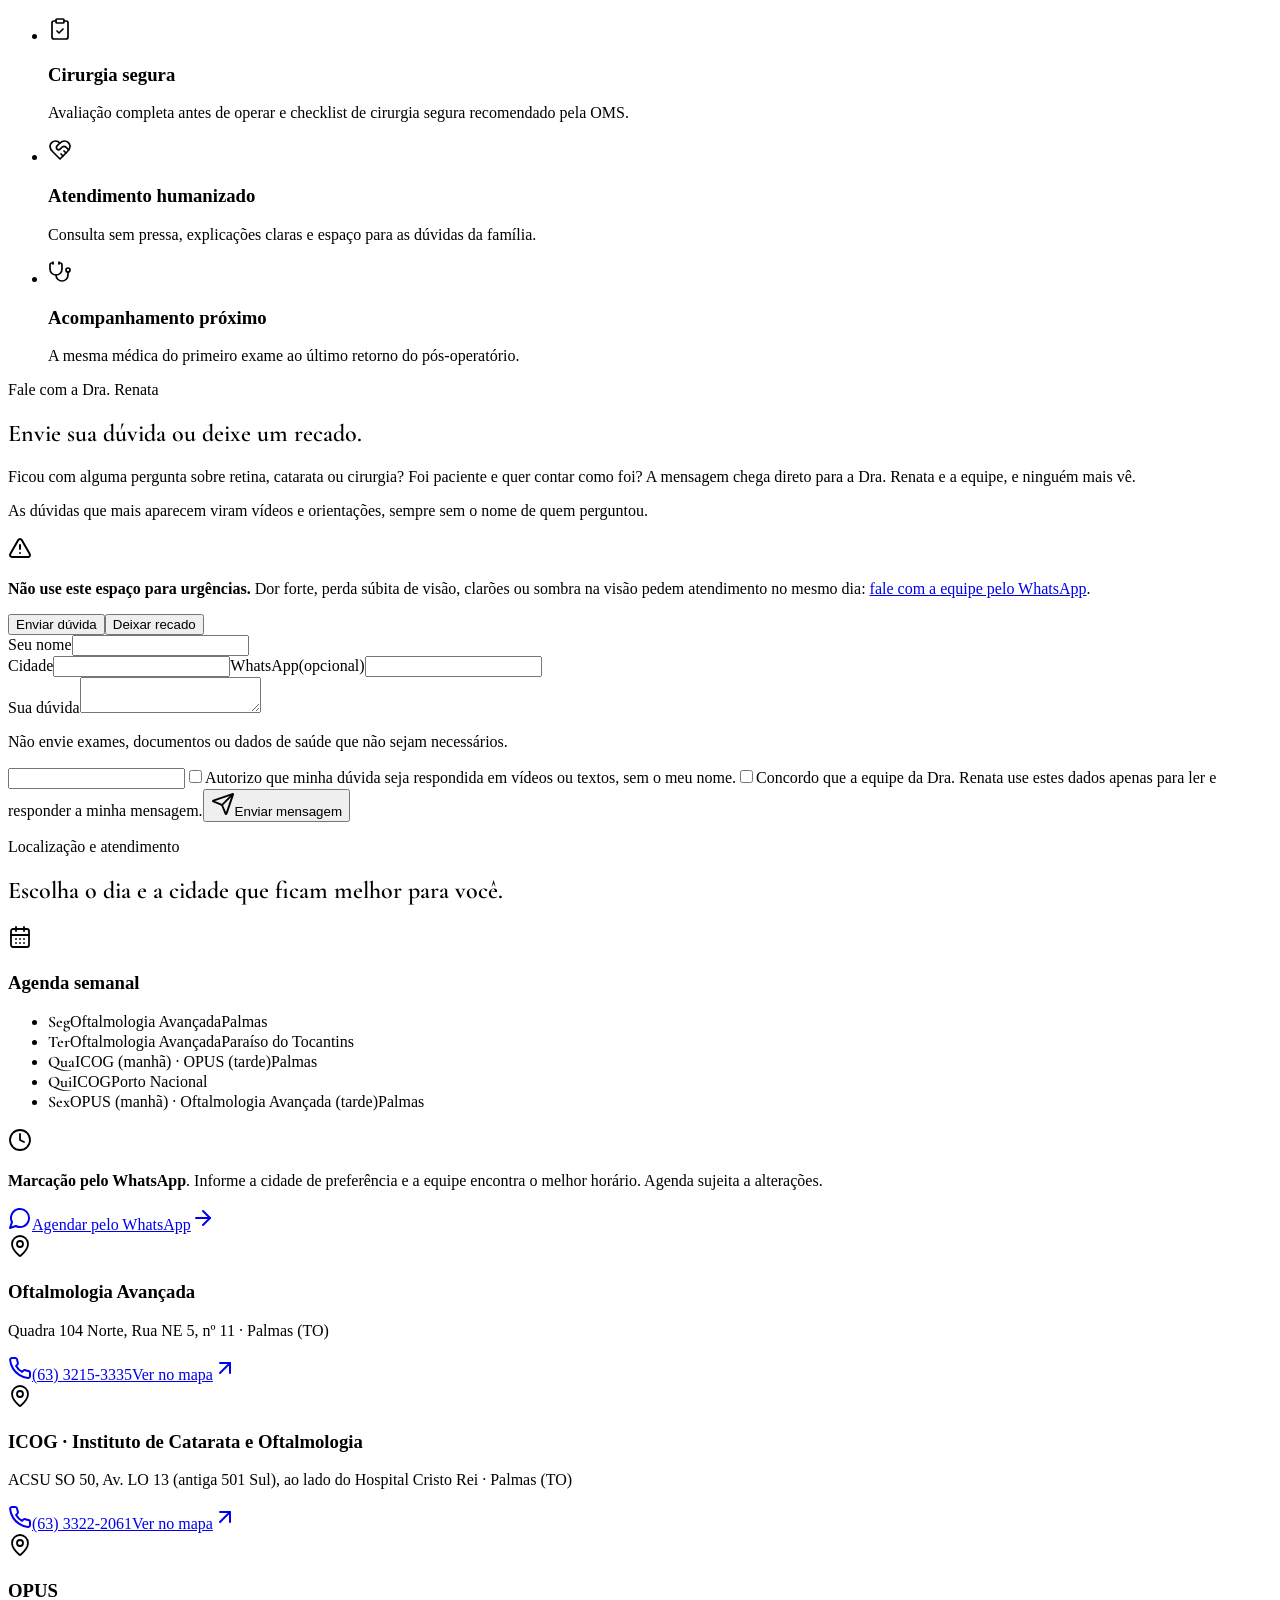
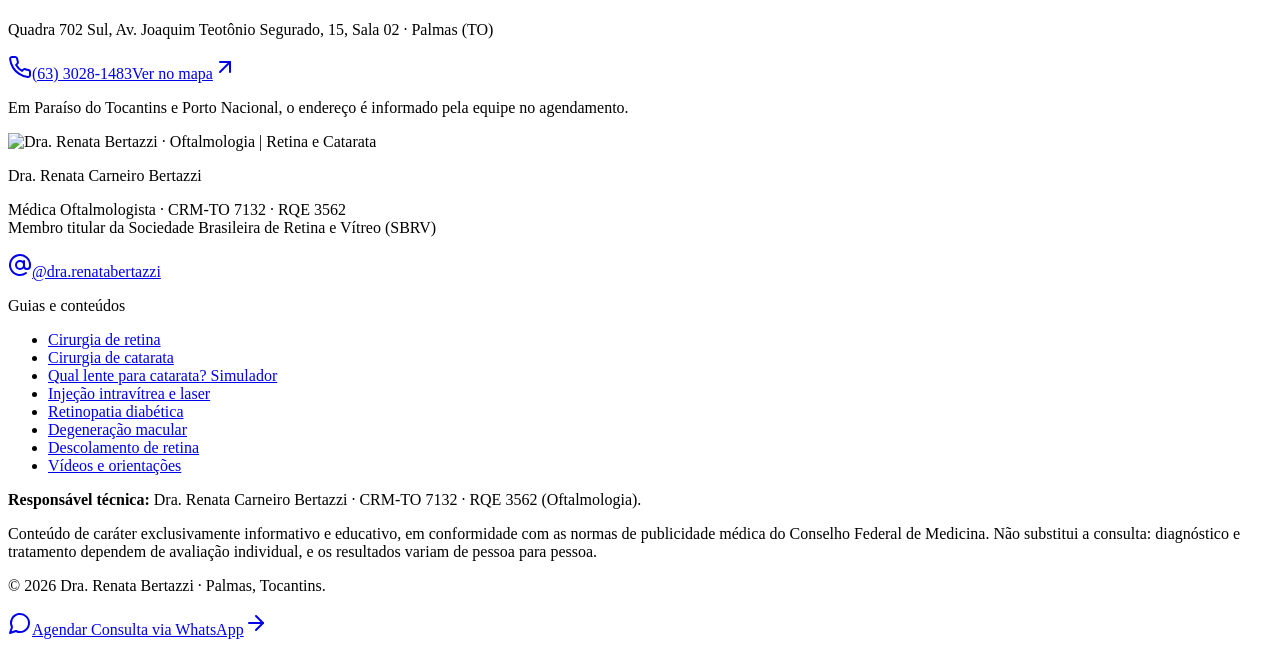
==== commit 04bceb53: "Site novo: página inicial, Conteúdos e recados (raiz)" ====
--- a/index.html
+++ b/index.html
@@ -2,24 +2,25 @@
 <html lang="pt-BR">
 <head>
 <meta charset="utf-8">
-<meta name="viewport" content="width=device-width, initial-scale=1, viewport-fit=cover">
-<title>Oftalmologista em Palmas (TO) | Catarata e Retina | Dra. Renata Bertazzi</title>
-<meta name="description" content="Dra. Renata Bertazzi, oftalmologista em Palmas (TO): cirurgia de catarata, cirurgia de retina, injeção intravítrea e laser. CRM-TO 7132, RQE 3562, membro da SBRV.">
+<meta name="viewport" content="width=device-width, initial-scale=1">
+<title>Oftalmologista em Palmas (TO) | Retina e Catarata | Dra. Renata Bertazzi</title>
+<meta name="description" content="Dra. Renata Bertazzi, oftalmologista em Palmas, Paraíso do Tocantins e Porto Nacional: retina, catarata, injeção intravítrea e laser. CRM-TO 7132, RQE 3562, membro da SBRV.">
 <link rel="canonical" href="https://drarenatabertazzi.com.br/">
 <meta property="og:type" content="website">
 <meta property="og:locale" content="pt_BR">
 <meta property="og:site_name" content="Dra. Renata Bertazzi">
-<meta property="og:title" content="Oftalmologista em Palmas (TO) | Catarata e Retina | Dra. Renata Bertazzi">
-<meta property="og:description" content="Dra. Renata Bertazzi, oftalmologista em Palmas (TO): cirurgia de catarata, cirurgia de retina, injeção intravítrea e laser. CRM-TO 7132, RQE 3562, membro da SBRV.">
+<meta property="og:title" content="Oftalmologista em Palmas (TO) | Retina e Catarata | Dra. Renata Bertazzi">
+<meta property="og:description" content="Dra. Renata Bertazzi, oftalmologista em Palmas, Paraíso do Tocantins e Porto Nacional: retina, catarata, injeção intravítrea e laser. CRM-TO 7132, RQE 3562, membro da SBRV.">
 <meta property="og:url" content="https://drarenatabertazzi.com.br/">
-<meta property="og:image" content="https://drarenatabertazzi.com.br/img/dra-renata-bertazzi-oftalmologista-palmas.webp">
-<meta name="theme-color" content="#fbf8f3">
+<meta property="og:image" content="https://drarenatabertazzi.com.br/img/dra-renata-consultorio.webp">
+<meta name="theme-color" content="#F6F9FD">
 <link rel="icon" type="image/png" href="img/simbolo.png">
 <link rel="apple-touch-icon" href="img/simbolo-grande.png">
 <link rel="preconnect" href="https://fonts.googleapis.com">
 <link rel="preconnect" href="https://fonts.gstatic.com" crossorigin>
-<link href="https://fonts.googleapis.com/css2?family=Marcellus&family=Nunito+Sans:opsz,wght@6..12,400;6..12,600;6..12,700&display=swap" rel="stylesheet">
-<link rel="stylesheet" href="style.css">
+<link href="https://fonts.googleapis.com/css2?family=Cormorant+Garamond:wght@500;600&family=Inter:wght@400;500;600;700&display=swap" rel="stylesheet">
+<link rel="stylesheet" href="assets/landing.css?v=287cb902">
+<link rel="preload" as="image" href="img/dra-renata-consultorio.webp">
 <script type="application/ld+json">
 {
  "@context": "https://schema.org",
@@ -88,7 +89,8 @@
       "addressLocality": "Palmas",
       "addressRegion": "TO",
       "addressCountry": "BR"
-     }
+     },
+     "telephone": "+55-63-3028-1483"
     }
    ],
    "areaServed": [
@@ -147,316 +149,18 @@
      "value": "3562"
     }
    ]
-  },
-  {
-   "@type": "FAQPage",
-   "mainEntity": [
-    {
-     "@type": "Question",
-     "name": "A primeira consulta já define a cirurgia?",
-     "acceptedAnswer": {
-      "@type": "Answer",
-      "text": "Não necessariamente. A primeira consulta serve para examinar seus olhos com calma, entender suas queixas e explicar as opções. Quando há indicação de cirurgia, os exames e o planejamento são feitos em seguida, sem pressa."
-     }
-    },
-    {
-     "@type": "Question",
-     "name": "A cirurgia de catarata dói?",
-     "acceptedAnswer": {
-      "@type": "Answer",
-      "text": "Na maioria dos casos a anestesia é feita com colírio, às vezes com sedação leve. O paciente fica acordado, tranquilo, e pode sentir apenas uma leve pressão no olho."
-     }
-    },
-    {
-     "@type": "Question",
-     "name": "Vou conseguir tirar dúvidas depois da cirurgia?",
-     "acceptedAnswer": {
-      "@type": "Answer",
-      "text": "Sim. Você sai com as orientações por escrito, os retornos já programados e um canal direto com a equipe para dúvidas no pós-operatório."
-     }
-    },
-    {
-     "@type": "Question",
-     "name": "Tenho diabetes e enxergo bem. Preciso examinar a retina?",
-     "acceptedAnswer": {
-      "@type": "Answer",
-      "text": "Sim. A retinopatia diabética pode avançar sem sintomas. O exame anual de fundo de olho é a forma de encontrar alterações a tempo de tratar."
-     }
-    },
-    {
-     "@type": "Question",
-     "name": "Como faço para agendar?",
-     "acceptedAnswer": {
-      "@type": "Answer",
-      "text": "Envie uma mensagem pelo Instagram @dra.renatabertazzi informando a cidade de sua preferência. A equipe responde e combina o melhor horário."
-     }
-    }
-   ]
   }
  ]
 }
 </script>
 </head>
 <body>
-<header class="top">
-  <div class="wrap">
-    <a class="brand" href="index.html" aria-label="Dra. Renata Bertazzi, página inicial">
-      <img class="mark" src="img/simbolo.png" alt="" width="40" height="40"><span class="bt"><strong>Dra. Renata Bertazzi</strong>
-      <span>Oftalmologia | Retina e Catarata</span></span>
-    </a>
-    <nav class="nav" aria-label="Principal">
-      <a href="index.html#seguranca">Segurança</a>
-      <a href="index.html#jornada">Como funciona</a>
-      <a href="cirurgia-de-catarata-palmas.html">Catarata</a>
-      <a href="qual-lente-para-catarata.html">Qual lente?</a>
-      <a href="cirurgia-de-retina-palmas.html">Retina</a>
-      <a href="index.html#onde-atendo">Onde atendo</a>
-      <a class="btn" href="https://ig.me/m/dra.renatabertazzi" target="_blank" rel="noopener">Agendar consulta</a>
-    </nav>
-  </div>
-</header>
-
-<main id="inicio">
-
-<section class="hero">
-  <div class="wrap">
-    <div class="hero-photo">
-      <div class="frame"><img src="img/dra-renata-bertazzi-oftalmologista-palmas.webp" alt="Dra. Renata Bertazzi, oftalmologista em Palmas, sorrindo em seu consultório" width="960" height="1280" fetchpriority="high"></div>
-      <div class="seal"><b>+500</b><span>cirurgias realizadas</span></div>
-    </div>
-    <div class="hero-text">
-      <div class="hero-name">
-        <strong>Dra. Renata Bertazzi</strong>
-        <span>Médica oftalmologista · Catarata e Retina · Palmas (TO)</span>
-      </div>
-      <ul class="creds" aria-label="Credenciais">
-        <li class="key"><svg viewBox="0 0 24 24" fill="none" stroke="currentColor" stroke-width="1.8" stroke-linecap="round" stroke-linejoin="round" aria-hidden="true"><rect x="3" y="5" width="18" height="14" rx="3"/><circle cx="9" cy="11" r="2.4"/><path d="M5.8 16c.6-1.6 1.8-2.4 3.2-2.4s2.6.8 3.2 2.4M14.5 10h4M14.5 13.5h3"/></svg> CRM-TO 7132</li>
-        <li class="key"><svg viewBox="0 0 24 24" fill="none" stroke="currentColor" stroke-width="1.8" stroke-linecap="round" stroke-linejoin="round" aria-hidden="true"><path d="M12 3l8 3v6c0 4.5-3.4 8.2-8 9-4.6-.8-8-4.5-8-9V6z"/><path d="M9 12l2 2 4-4"/></svg> RQE 3562 · Oftalmologia</li>
-        <li><svg viewBox="0 0 24 24" fill="none" stroke="currentColor" stroke-width="1.8" stroke-linecap="round" stroke-linejoin="round" aria-hidden="true"><circle cx="12" cy="9" r="5.5"/><path d="M8.6 13.5L7.5 21l4.5-2.5 4.5 2.5-1.1-7.5"/></svg> Membro da SBRV</li>
-        <li><svg viewBox="0 0 24 24" fill="none" stroke="currentColor" stroke-width="1.8" stroke-linecap="round" stroke-linejoin="round" aria-hidden="true"><path d="M4 21V8l8-5 8 5v13"/><path d="M10 21v-5h4v5M12 8v5M9.5 10.5h5"/></svg> Cirurgias no Oftalmologia Avançada</li>
-      </ul>
-      <h1>Cirurgia com rigor técnico e o cuidado que você merece em cada etapa.</h1>
-      <p class="lead">Da primeira consulta ao último retorno, você é acompanhado pela mesma médica, com explicações claras e tempo para todas as suas dúvidas.</p>
-      <div class="actions">
-        <a class="btn" href="https://ig.me/m/dra.renatabertazzi" target="_blank" rel="noopener">Agendar consulta de avaliação</a>
-        <a class="btn soft" href="https://ig.me/m/dra.renatabertazzi" target="_blank" rel="noopener"><svg viewBox="0 0 24 24" fill="none" stroke="currentColor" stroke-width="1.8" stroke-linecap="round" stroke-linejoin="round" aria-hidden="true"><path d="M4 5h16v11H9l-5 4z"/><path d="M8 9.5h8M8 12.5h5"/></svg> Tirar dúvidas com a equipe</a>
-      </div>
-    </div>
-  </div>
-</section>
-
-<section class="trust" aria-label="Em números">
-  <div class="wrap">
-    <div><b>+500</b><span>cirurgias realizadas</span></div>
-    <div><b>RQE 3562</b><span>especialista registrada em Oftalmologia</span></div>
-    <div><b>SBRV</b><span>membro da Sociedade Brasileira de Retina e Vítreo</span></div>
-    <div><b>3 clínicas</b><span>em Palmas, com atendimento à região</span></div>
-  </div>
-</section>
-
-<section class="band" id="sobre">
-  <div class="wrap grid-2">
-    <figure class="about-photo" style="margin:0;"><img src="img/dra-renata-bertazzi-congresso-sbrv.webp" alt="Dra. Renata Bertazzi no congresso da Sociedade Brasileira de Retina e Vítreo" loading="lazy"><figcaption>No congresso da Sociedade Brasileira de Retina e Vítreo (SBRV).</figcaption></figure>
-    <div class="stack">
-      <span class="eyebrow">Sobre a médica</span>
-      <h2>Experiência no centro cirúrgico. Escuta no consultório.</h2>
-      <p class="muted">A Dra. Renata Carneiro Bertazzi é médica oftalmologista com atuação dedicada à catarata e às doenças da retina, no consultório e no centro cirúrgico. Já realizou mais de 500 cirurgias e atende pacientes de Palmas e da região central do Tocantins.</p>
-      <ul class="ticks">
-        <li><a href="cirurgia-de-catarata-palmas.html">Cirurgia de catarata</a> por facoemulsificação</li>
-        <li><a href="cirurgia-de-retina-palmas.html">Cirurgia de retina</a> (vitrectomia) e tratamento do descolamento de retina</li>
-        <li><a href="injecao-intravitrea-e-laser-palmas.html">Injeções intravítreas e laser</a> para retinopatia diabética e degeneração macular</li>
-      </ul>
-      <div class="cred-box">
-        <div class="cred-num"><b>5%</b><span>dos oftalmologistas do país</span></div>
-        <div><b>Membro da SBRV</b><p>A Dra. Renata passou pela prova de admissão da Sociedade Brasileira de Retina e Vítreo. Estima-se que apenas 5% dos oftalmologistas do país sejam membros.</p></div>
-      </div>
-    </div>
-  </div>
-</section>
-
-<section class="band alt" id="seguranca">
-  <div class="wrap">
-    <div class="head">
-      <span class="eyebrow">Como cuidamos da sua segurança</span>
-      <h2>Cada etapa é planejada para você operar tranquilo.</h2>
-      <p>Segurança não é um detalhe do dia da cirurgia. Ela começa na primeira consulta e segue até a sua alta.</p>
-    </div>
-    <div class="safe-list">
-      <div class="safe"><span class="ico "><svg viewBox="0 0 24 24" aria-hidden="true"><rect x="5" y="4" width="14" height="17" rx="2.5"/><path d="M9 4.5h6v2.5H9zM8.5 12l2 2 4-4M8.5 17h7"/></svg></span><div><h3>Avaliação completa antes de operar</h3><p>Exames dos olhos que medem cada detalhe, como a biometria, o mapeamento de retina e a tomografia (OCT), e uma revisão da sua saúde geral: pressão, glicemia, alergias e remédios em uso.</p></div></div>
-      <div class="safe"><span class="ico b"><svg viewBox="0 0 24 24" aria-hidden="true"><path d="M4 21V8l8-5 8 5v13"/><path d="M10 21v-5h4v5M12 8v5M9.5 10.5h5"/></svg></span><div><h3>Centro cirúrgico preparado</h3><p>As cirurgias são feitas em centro cirúrgico com equipamentos modernos, material esterilizado e estrutura de apoio para qualquer imprevisto.</p></div></div>
-      <div class="safe"><span class="ico p"><svg viewBox="0 0 24 24" aria-hidden="true"><circle cx="9" cy="8" r="3.2"/><path d="M3 20c.8-3.4 3.2-5.2 6-5.2s5.2 1.8 6 5.2"/><circle cx="17" cy="9" r="2.4"/><path d="M16 14.8c2.4.2 4.2 1.8 5 4.6"/></svg></span><div><h3>Equipe que trabalha junta</h3><p>Médico anestesista e equipe de enfermagem acostumados com cirurgia ocular. Todos sabem o que fazer em cada momento, e isso se traduz em calma para você.</p></div></div>
-      <div class="safe"><span class="ico "><svg viewBox="0 0 24 24" aria-hidden="true"><path d="M3 12h4l2.5-6 4 12 2.5-6H21"/></svg></span><div><h3>Monitoramento contínuo</h3><p>Durante todo o procedimento, seus batimentos, sua pressão e a oxigenação são acompanhados em tempo real.</p></div></div>
-    </div>
-    <div class="checklist">
-      <h3>Checklist de cirurgia segura</h3>
-      <p>Antes de começar, a equipe para e confere, em voz alta, os pontos essenciais. É um protocolo recomendado pela Organização Mundial da Saúde.</p>
-      <ul>
-        <li><svg viewBox="0 0 24 24" fill="none" stroke="currentColor" stroke-width="1.8" stroke-linecap="round" stroke-linejoin="round" aria-hidden="true"><circle cx="12" cy="12" r="9"/><path d="M8 12.3l2.6 2.6L16 9.5"/></svg><span>Sua identidade e o procedimento planejado</span></li>
-        <li><svg viewBox="0 0 24 24" fill="none" stroke="currentColor" stroke-width="1.8" stroke-linecap="round" stroke-linejoin="round" aria-hidden="true"><circle cx="12" cy="12" r="9"/><path d="M8 12.3l2.6 2.6L16 9.5"/></svg><span>O olho a ser operado, marcado com antecedência</span></li>
-        <li><svg viewBox="0 0 24 24" fill="none" stroke="currentColor" stroke-width="1.8" stroke-linecap="round" stroke-linejoin="round" aria-hidden="true"><circle cx="12" cy="12" r="9"/><path d="M8 12.3l2.6 2.6L16 9.5"/></svg><span>A lente intraocular certa, com o grau calculado nos exames</span></li>
-        <li><svg viewBox="0 0 24 24" fill="none" stroke="currentColor" stroke-width="1.8" stroke-linecap="round" stroke-linejoin="round" aria-hidden="true"><circle cx="12" cy="12" r="9"/><path d="M8 12.3l2.6 2.6L16 9.5"/></svg><span>Alergias, remédios em uso e cuidados especiais</span></li>
-      </ul>
-    </div>
-    <div class="strip" aria-label="Preparo antes de cada cirurgia">
-      <figure><img src="img/preparo-instrumental-cirurgico.webp" alt="Dra. Renata conferindo a caixa de instrumentos cirúrgicos"><figcaption>Conferência do instrumental</figcaption></figure>
-      <figure><img src="img/preparo-facoemulsificador.webp" alt="Dra. Renata preparando o facoemulsificador"><figcaption>Preparo do equipamento</figcaption></figure>
-      <figure><img src="img/microscopio-cirurgico-catarata.webp" alt="Dra. Renata ajustando o microscópio cirúrgico"><figcaption>Ajuste do microscópio</figcaption></figure>
-      <figure><video src="img/bastidores-sala-cirurgica.mp4" autoplay muted loop playsinline preload="metadata" aria-label="Vídeo da Dra. Renata preparando a sala cirúrgica"></video><figcaption>Sala preparada para você</figcaption></figure>
-    </div>
-  </div>
-</section>
-
-<section class="band" id="jornada">
-  <div class="wrap">
-    <div class="head">
-      <span class="eyebrow">Sua jornada, passo a passo</span>
-      <h2>Você sabe o que vai acontecer em cada etapa.</h2>
-    </div>
-    <ol class="journey">
-      <li><span class="num">1</span><div><h3>Primeira consulta, sem pressa</h3><p>Exame completo e uma conversa de verdade: o que você sente, o que espera enxergar e quais são as opções. Você sai entendendo o seu caso.</p></div></li>
-      <li><span class="num">2</span><div><h3>Preparo e planejamento</h3><p>Exames específicos, escolha da lente ou da técnica junto com você e todas as orientações para o dia da cirurgia, por escrito.</p></div></li>
-      <li><span class="num">3</span><div><h3>Dia do procedimento</h3><p>Você é recebido pela equipe, tem as dúvidas de última hora respondidas e é acompanhado do começo ao fim. Em geral, volta para casa no mesmo dia.</p></div></li>
-      <li><span class="num">4</span><div><h3>Pós-operatório próximo</h3><p>Retornos já programados e acompanhamento com a mesma médica até a alta.</p><span class="note">Canal direto com a equipe para dúvidas no pós-operatório</span></div></li>
-    </ol>
-  </div>
-</section>
-
-<section class="feature" aria-label="Cuidado durante a cirurgia">
-  <div class="wrap">
-    <img src="img/cirurgia-catarata-cuidado-paciente.webp" alt="Durante a cirurgia de catarata, uma mão segura a mão do paciente enquanto a médica opera ao microscópio" loading="lazy">
-    <div class="stack">
-      <span class="eyebrow">Durante a cirurgia</span>
-      <h2>Você fica acordado. E não fica sozinho.</h2>
-      <p>Na cirurgia de catarata, a anestesia costuma ser feita com colírio. A equipe conversa com você, explica o que está acontecendo e garante que você se sinta seguro do começo ao fim.</p>
-    </div>
-  </div>
-</section>
-
-<section class="band" id="tratamentos">
-  <div class="wrap">
-    <div class="head">
-      <span class="eyebrow">Tratamentos</span>
-      <h2>Catarata e retina, do diagnóstico à cirurgia.</h2>
-    </div>
-    <div class="grid-3">
-      <a class="card" href="cirurgia-de-catarata-palmas.html"><span class="ico "><svg viewBox="0 0 24 24" aria-hidden="true"><circle cx="12" cy="12" r="8"/><path d="M6 12c2-2.5 10-2.5 12 0"/></svg></span><h3>Cirurgia de catarata</h3><p>Facoemulsificação com implante de lente intraocular, escolhida junto com você.</p><span class="more">Saiba mais →</span></a>
-      <a class="card" href="cirurgia-de-retina-palmas.html"><span class="ico b"><svg viewBox="0 0 24 24" aria-hidden="true"><path d="M2 12s3.6-6.5 10-6.5S22 12 22 12s-3.6 6.5-10 6.5S2 12 2 12z"/><circle cx="12" cy="12" r="3"/></svg></span><h3>Cirurgia de retina</h3><p>Vitrectomia para descolamento de retina, membranas, buraco macular e hemorragia.</p><span class="more">Saiba mais →</span></a>
-      <a class="card" href="injecao-intravitrea-e-laser-palmas.html"><span class="ico p"><svg viewBox="0 0 24 24" aria-hidden="true"><path d="M14 4l6 6M17 7l-9 9-3 1 1-3 9-9M11 8l5 5M4 20l2-2"/></svg></span><h3>Injeção intravítrea e laser</h3><p>Tratamentos rápidos, com colírio anestésico, para DMRI, diabetes e roturas da retina.</p><span class="more">Saiba mais →</span></a>
-      <a class="card" href="retinopatia-diabetica.html"><span class="ico "><svg viewBox="0 0 24 24" aria-hidden="true"><path d="M12 3.5s6 6.4 6 10.5a6 6 0 0 1-12 0c0-4.1 6-10.5 6-10.5z"/></svg></span><h3>Retinopatia diabética</h3><p>Exame anual e tratamento para quem tem diabetes, mesmo enxergando bem.</p><span class="more">Saiba mais →</span></a>
-      <a class="card" href="degeneracao-macular.html"><span class="ico b"><svg viewBox="0 0 24 24" aria-hidden="true"><circle cx="12" cy="12" r="8"/><circle cx="12" cy="12" r="2.5"/></svg></span><h3>Degeneração macular</h3><p>Diagnóstico com OCT e tratamento da DMRI para preservar a visão central.</p><span class="more">Saiba mais →</span></a>
-      <a class="card" href="descolamento-de-retina.html"><span class="ico p"><svg viewBox="0 0 24 24" aria-hidden="true"><path d="M12 4 21 19.5H3z"/><path d="M12 10v4.5M12 17.2v.1"/></svg></span><h3>Descolamento de retina</h3><p>Clarões, moscas novas ou sombra na visão pedem avaliação no mesmo dia.</p><span class="more">Saiba mais →</span></a>
-    </div>
-    <div class="alert" role="note">
-      <h3>Procure atendimento no mesmo dia se notar:</h3>
-      <p>Clarões de luz que surgem de repente, muitos pontos ou "moscas" novas na visão, ou uma sombra que parece uma cortina cobrindo parte do que você vê.</p>
-    </div>
-  </div>
-</section>
-
-
-
-<section class="band alt" id="onde-atendo">
-  <div class="wrap">
-    <div class="head">
-      <span class="eyebrow">Onde atendo</span>
-      <h2>Três clínicas em Palmas, perto de você.</h2>
-      <p>Pacientes de Paraíso do Tocantins, Porto Nacional e região são atendidos em Palmas.</p>
-    </div>
-    <div class="clinic-grid">
-      <div class="card place">
-        <span class="ico b"><svg viewBox="0 0 24 24" aria-hidden="true"><path d="M12 21s-6.5-6.2-6.5-11A6.5 6.5 0 0 1 18.5 10c0 4.8-6.5 11-6.5 11z"/><circle cx="12" cy="10" r="2.3"/></svg></span>
-        <div class="clinic" style="border:0;padding:0;"><b>ICOG · Instituto de Catarata e Oftalmologia</b><p>ACSU SO 50, Av. LO 13, Conj. 02, Lote 01 (antiga 501 Sul), ao lado do Hospital Cristo Rei · Palmas (TO) · CEP 77016-010</p>
-          <p class="links"><a href="tel:+556333222061">(63) 3322-2061</a><a href="https://www.google.com/maps/search/?api=1&query=ICOG+Instituto+de+Catarata+e+Oftalmologia+Palmas+TO" target="_blank" rel="noopener">Ver no mapa</a></p></div>
-      </div>
-      <div class="card place">
-        <span class="ico b"><svg viewBox="0 0 24 24" aria-hidden="true"><path d="M12 21s-6.5-6.2-6.5-11A6.5 6.5 0 0 1 18.5 10c0 4.8-6.5 11-6.5 11z"/><circle cx="12" cy="10" r="2.3"/></svg></span>
-        <div class="clinic" style="border:0;padding:0;"><b>Oftalmologia Avançada</b><p>Quadra 104 Norte, Rua NE 5, nº 11 · Palmas (TO) · CEP 77006-020</p>
-          <p class="links"><a href="tel:+556332153335">(63) 3215-3335</a><a href="https://www.google.com/maps/search/?api=1&query=Oftalmologia+Avan%C3%A7ada+104+Norte+Palmas+TO" target="_blank" rel="noopener">Ver no mapa</a></p></div>
-      </div>
-      <div class="card place">
-        <span class="ico b"><svg viewBox="0 0 24 24" aria-hidden="true"><path d="M12 21s-6.5-6.2-6.5-11A6.5 6.5 0 0 1 18.5 10c0 4.8-6.5 11-6.5 11z"/><circle cx="12" cy="10" r="2.3"/></svg></span>
-        <div class="clinic" style="border:0;padding:0;"><b>OPUS</b><p>Quadra 702 Sul, Av. Joaquim Teotônio Segurado, 15, Conj. 01, Sala 02 · Plano Diretor Sul · Palmas (TO)</p>
-          <p class="links"><a href="https://www.google.com/maps/search/?api=1&query=OPUS+702+Sul+Avenida+Joaquim+Teot%C3%B4nio+Segurado+Palmas+TO" target="_blank" rel="noopener">Ver no mapa</a></p></div>
-      </div>
-    </div>
-  </div>
-</section>
-
-<section class="band" id="duvidas">
-  <div class="wrap">
-    <div class="head"><span class="eyebrow">Dúvidas frequentes</span><h2>Perguntas que os pacientes costumam fazer.</h2></div>
-    <div class="faq">
-      <details>
-        <summary>A primeira consulta já define a cirurgia?</summary>
-        <p>Não necessariamente. A primeira consulta serve para examinar seus olhos com calma, entender suas queixas e explicar as opções. Quando há indicação de cirurgia, os exames e o planejamento são feitos em seguida, sem pressa.</p>
-      </details>
-      <details>
-        <summary>A cirurgia de catarata dói?</summary>
-        <p>Na maioria dos casos a anestesia é feita com colírio, às vezes com sedação leve. O paciente fica acordado, tranquilo, e pode sentir apenas uma leve pressão no olho.</p>
-      </details>
-      <details>
-        <summary>Vou conseguir tirar dúvidas depois da cirurgia?</summary>
-        <p>Sim. Você sai com as orientações por escrito, os retornos já programados e um canal direto com a equipe para dúvidas no pós-operatório.</p>
-      </details>
-      <details>
-        <summary>Tenho diabetes e enxergo bem. Preciso examinar a retina?</summary>
-        <p>Sim. A retinopatia diabética pode avançar sem sintomas. O exame anual de fundo de olho é a forma de encontrar alterações a tempo de tratar.</p>
-      </details>
-      <details>
-        <summary>Como faço para agendar?</summary>
-        <p>Envie uma mensagem pelo Instagram @dra.renatabertazzi informando a cidade de sua preferência. A equipe responde e combina o melhor horário.</p>
-      </details>
-    </div>
-  </div>
-</section>
-
-<section class="band cta">
-  <div class="wrap">
-    <div class="stack">
-      <h2>Vamos conversar sobre a sua visão?</h2>
-      <p>Mande uma mensagem e diga a cidade de sua preferência. A equipe responde suas dúvidas e encontra o melhor horário para a sua consulta de avaliação.</p>
-    </div>
-    <div class="actions">
-      <a class="btn" href="https://ig.me/m/dra.renatabertazzi" target="_blank" rel="noopener">Agendar consulta de avaliação</a>
-      <a class="btn soft" href="https://ig.me/m/dra.renatabertazzi" target="_blank" rel="noopener">Tirar dúvidas com a equipe</a>
-    </div>
-  </div>
-</section>
-</main>
-
-<footer class="site-foot">
-  <div class="wrap foot-grid">
-    <div class="stack">
-      <img src="img/logo-dra-renata-bertazzi.png" alt="Dra. Renata Bertazzi · Oftalmologia | Retina e Catarata" class="foot-logo" width="230" height="43" loading="lazy">
-      <p><strong>Dra. Renata Carneiro Bertazzi</strong><br>Médica Oftalmologista · CRM-TO 7132 · RQE 3562<br>Membro da Sociedade Brasileira de Retina e Vítreo (SBRV)</p>
-      <p><a href="https://www.instagram.com/dra.renatabertazzi/" target="_blank" rel="noopener">Instagram @dra.renatabertazzi</a></p>
-    </div>
-    <div class="stack">
-      <b>Tratamentos e doenças</b>
-      <ul class="foot-list">
-        <li><a href="cirurgia-de-catarata-palmas.html">Cirurgia de catarata</a></li>
-        <li><a href="cirurgia-de-retina-palmas.html">Cirurgia de retina</a></li>
-        <li><a href="descolamento-de-retina.html">Descolamento de retina</a></li>
-        <li><a href="retinopatia-diabetica.html">Retinopatia diabética</a></li>
-        <li><a href="degeneracao-macular.html">Degeneração macular</a></li>
-        <li><a href="injecao-intravitrea-e-laser-palmas.html">Injeção intravítrea e laser</a></li>
-        <li><a href="qual-lente-para-catarata.html">Qual lente para catarata? Simulador</a></li>
-      </ul>
-    </div>
-    <div class="stack">
-      <b>Onde atendo em Palmas</b>
-      <ul class="foot-list">
-        <li><b>ICOG · Instituto de Catarata e Oftalmologia</b><br>ACSU SO 50, Av. LO 13, Conj. 02, Lote 01 (antiga 501 Sul), ao lado do Hospital Cristo Rei · Palmas (TO) · (63) 3322-2061</li>
-        <li><b>Oftalmologia Avançada</b><br>Quadra 104 Norte, Rua NE 5, nº 11 · Palmas (TO) · (63) 3215-3335</li>
-        <li><b>OPUS</b><br>Quadra 702 Sul, Av. Joaquim Teotônio Segurado, 15, Conj. 01, Sala 02 · Plano Diretor Sul · Palmas (TO)</li>
-      </ul>
-    </div>
-  </div>
-  <div class="wrap"><p class="foot-note">As informações deste site são educativas e não substituem a consulta médica. Diagnóstico e tratamento dependem de avaliação individual. Responsável técnica: Dra. Renata Carneiro Bertazzi · CRM-TO 7132 · RQE 3562.</p></div>
-</footer>
-<div class="mbar" role="region" aria-label="Contato rápido">
-  <a class="btn soft" href="https://ig.me/m/dra.renatabertazzi" target="_blank" rel="noopener"><svg viewBox="0 0 24 24" fill="none" stroke="currentColor" stroke-width="1.8" stroke-linecap="round" stroke-linejoin="round" aria-hidden="true"><path d="M4 5h16v11H9l-5 4z"/><path d="M8 9.5h8M8 12.5h5"/></svg> Tirar dúvidas</a>
-  <a class="btn" href="https://ig.me/m/dra.renatabertazzi" target="_blank" rel="noopener">Agendar consulta</a>
-</div>
+<div id="root"><div class="min-h-screen bg-[#F6F9FD] text-[#0E2A57] antialiased [font-family:&#x27;Inter&#x27;,system-ui,-apple-system,&#x27;Segoe_UI&#x27;,sans-serif]"><style>
+        .font-serif { font-family: 'Cormorant Garamond', 'Times New Roman', Georgia, serif; font-weight: 600; }
+        html { scroll-behavior: smooth; }
+        @media (prefers-reduced-motion: reduce) { html { scroll-behavior: auto; } }
+        ::selection { background: #004AAD; color: #fff; }
+      </style><header class="sticky top-0 z-40 border-b border-[#0E2A57]/10 bg-[#F6F9FD]/90 backdrop-blur-md"><div class="mx-auto flex h-[68px] max-w-6xl items-center justify-between px-5 lg:px-8"><a href="#inicio" class="flex items-center" aria-label="Dra. Renata Bertazzi, Oftalmologia, Retina e Catarata. Início"><img src="img/logo-dra-renata-bertazzi-web.png" alt="Dra. Renata Bertazzi · Oftalmologia | Retina e Catarata" class="h-[34px] w-auto sm:h-[40px]"/></a><nav class="hidden items-center gap-8 md:flex" aria-label="Principal"><a href="#tratamentos" class="text-[15px] font-medium text-[#0E2A57]/75 transition hover:text-[#0E2A57]">Tratamentos</a><a href="#seguranca" class="text-[15px] font-medium text-[#0E2A57]/75 transition hover:text-[#0E2A57]">Segurança</a><a href="#sobre" class="text-[15px] font-medium text-[#0E2A57]/75 transition hover:text-[#0E2A57]">A médica</a><a href="#fale" class="text-[15px] font-medium text-[#0E2A57]/75 transition hover:text-[#0E2A57]">Recados e dúvidas</a><a href="#atendimento" class="text-[15px] font-medium text-[#0E2A57]/75 transition hover:text-[#0E2A57]">Onde atendo</a><a href="https://wa.me/5511978806444?text=Ol%C3%A1!%20Vim%20pelo%20site%20da%20Dra.%20Renata%20Bertazzi%20e%20gostaria%20de%20agendar%20uma%20consulta." target="_blank" rel="noopener noreferrer" class="rounded-full bg-[#004AAD] px-5 py-2.5 text-[14px] font-semibold text-white hover:bg-[#003C8F]">Agendar</a></nav><button class="grid h-11 w-11 place-items-center rounded-full border border-[#0E2A57]/15 md:hidden" aria-expanded="false" aria-label="Abrir menu"><svg xmlns="http://www.w3.org/2000/svg" width="24" height="24" viewBox="0 0 24 24" fill="none" stroke="currentColor" stroke-width="2" stroke-linecap="round" stroke-linejoin="round" class="lucide lucide-menu h-5 w-5 text-[#0E2A57]"><line x1="4" x2="20" y1="12" y2="12"></line><line x1="4" x2="20" y1="6" y2="6"></line><line x1="4" x2="20" y1="18" y2="18"></line></svg></button></div></header><main><section id="inicio" class="relative overflow-clip bg-gradient-to-br from-[#FFFFFF] via-[#EEF5FD] to-[#E2F3EF]"><div class="pointer-events-none absolute -right-32 -top-24 h-[460px] w-[460px] rounded-full bg-[#79A9D2]/30 blur-3xl"></div><div class="pointer-events-none absolute -left-40 top-[40%] h-[420px] w-[420px] rounded-full bg-[#7CCBB8]/25 blur-3xl"></div><div class="relative mx-auto grid max-w-6xl gap-12 px-5 pb-10 pt-8 lg:grid-cols-[1.05fr_0.95fr] lg:items-center lg:gap-16 lg:px-8 lg:pb-24 lg:pt-16"><div class="relative mx-auto w-full max-w-[290px] sm:max-w-[340px] lg:order-2 lg:max-w-[420px]"><div class="absolute -right-3 -top-3 bottom-10 left-10 rounded-2xl border border-[#79A9D2]" aria-hidden="true"></div><figure class="relative overflow-clip rounded-2xl bg-[#E9EFF7] shadow-[0_30px_60px_-34px_rgba(0,74,173,0.45)]"><img src="img/dra-renata-consultorio.webp" alt="Dra. Renata Bertazzi, médica oftalmologista em Palmas, em seu consultório" class="aspect-[4/5] w-full object-cover object-[50%_15%] [filter:contrast(1.03)_saturate(0.94)]"/><div class="pointer-events-none absolute inset-0 bg-gradient-to-t from-[#004AAD]/15 via-transparent to-transparent"></div></figure><div class="absolute -bottom-5 -left-2 flex items-center gap-3 rounded-xl bg-white px-4 py-3 shadow-[0_18px_40px_-20px_rgba(0,74,173,0.5)] ring-1 ring-[#79A9D2]/40 sm:-left-5"><span class="font-serif text-[32px] leading-none text-[#004AAD] [font-variant-numeric:lining-nums]">+500</span><span class="border-l border-[#79A9D2] pl-3 text-[12.5px] font-medium leading-snug text-[#5F5F7C]">cirurgias<br/>realizadas</span></div></div><div class="pt-4 lg:order-1 lg:pt-0"><p class="flex items-center gap-3 text-[11px] font-semibold uppercase tracking-[0.28em] text-[#004AAD]"><span class="h-px w-8 bg-[#79A9D2]"></span>Oftalmologia · Palmas, TO</p><h1 class="mt-5 font-serif text-[40px] leading-[1.08] tracking-[-0.01em] text-[#0E2A57] sm:text-[54px] lg:text-[64px]">Cuidar da sua visão começa por ouvir você.</h1><p class="mt-6 max-w-[34rem] text-[18px] leading-[1.65] text-[#33415C]">Retina e catarata tratadas com precisão cirúrgica e acolhimento. Da primeira consulta ao último retorno, você e sua família têm a mesma médica ao lado, com tempo para cada dúvida.</p><dl class="mt-7 grid grid-cols-3 divide-x divide-[#79A9D2]/45 rounded-2xl bg-white/85 py-3.5 shadow-[0_14px_34px_-24px_rgba(0,74,173,0.5)] ring-1 ring-[#79A9D2]/40 backdrop-blur"><div class="flex flex-col items-center justify-center px-2 text-center"><dt class="text-[11px] font-bold uppercase tracking-[0.16em] text-[#2F7FDC]">CRM-TO</dt><dd class="mt-1.5 text-[19px] font-semibold leading-none tabular-nums text-[#0E2A57]">7132</dd></div><div class="flex flex-col items-center justify-center px-2 text-center"><dt class="text-[11px] font-bold uppercase tracking-[0.16em] text-[#2F7FDC]">RQE</dt><dd class="mt-1.5 text-[19px] font-semibold leading-none tabular-nums text-[#0E2A57]">3562</dd></div><div class="flex flex-col items-center justify-center px-2 text-center"><dt class="text-[11px] font-bold uppercase tracking-[0.16em] text-[#2F7FDC]">SBRV</dt><dd class="mt-1.5 text-[19px] font-semibold leading-none tabular-nums text-[#0E2A57]">Titular</dd></div></dl><div id="hero-cta" class="mt-7 flex flex-col gap-3 sm:flex-row"><a href="https://wa.me/5511978806444?text=Ol%C3%A1!%20Vim%20pelo%20site%20da%20Dra.%20Renata%20Bertazzi%20e%20gostaria%20de%20agendar%20uma%20consulta." target="_blank" rel="noopener noreferrer" class="group inline-flex min-h-[56px] items-center justify-center gap-3 whitespace-nowrap rounded-full bg-[#004AAD] px-6 text-[16px] font-semibold text-white shadow-[0_16px_34px_-16px_rgba(0,74,173,0.6)] transition hover:bg-[#003C8F] focus:outline-none focus-visible:ring-4 focus-visible:ring-[#79A9D2] "><svg xmlns="http://www.w3.org/2000/svg" width="24" height="24" viewBox="0 0 24 24" fill="none" stroke="currentColor" stroke-width="2" stroke-linecap="round" stroke-linejoin="round" class="lucide lucide-message-circle h-5 w-5 text-[#CFE0F3]"><path d="M7.9 20A9 9 0 1 0 4 16.1L2 22Z"></path></svg>Agendar Consulta via WhatsApp<svg xmlns="http://www.w3.org/2000/svg" width="24" height="24" viewBox="0 0 24 24" fill="none" stroke="currentColor" stroke-width="2" stroke-linecap="round" stroke-linejoin="round" class="lucide lucide-arrow-right hidden h-4 w-4 transition group-hover:translate-x-0.5 min-[400px]:block"><path d="M5 12h14"></path><path d="m12 5 7 7-7 7"></path></svg></a><a href="#fale" class="inline-flex min-h-[56px] items-center justify-center gap-2.5 whitespace-nowrap rounded-full border border-[#79A9D2] bg-white px-7 text-[16px] font-semibold text-[#004AAD] transition hover:border-[#004AAD]"><svg xmlns="http://www.w3.org/2000/svg" width="24" height="24" viewBox="0 0 24 24" fill="none" stroke="currentColor" stroke-width="1.8" stroke-linecap="round" stroke-linejoin="round" class="lucide lucide-message-square-heart h-5 w-5"><path d="M21 15a2 2 0 0 1-2 2H7l-4 4V5a2 2 0 0 1 2-2h14a2 2 0 0 1 2 2z"></path><path d="M14.8 7.5a1.84 1.84 0 0 0-2.6 0l-.2.3-.3-.3a1.84 1.84 0 1 0-2.4 2.8L12 13l2.7-2.7c.9-.9.8-2.1.1-2.8"></path></svg>Envie sua dúvida ou recado</a></div><a href="#tratamentos" class="mt-5 inline-flex items-center gap-1.5 text-[15.5px] font-semibold text-[#0E2A57] underline decoration-[#79A9D2] decoration-2 underline-offset-[6px] transition hover:decoration-[#004AAD]">Conhecer os tratamentos <svg xmlns="http://www.w3.org/2000/svg" width="24" height="24" viewBox="0 0 24 24" fill="none" stroke="currentColor" stroke-width="2" stroke-linecap="round" stroke-linejoin="round" class="lucide lucide-arrow-right h-4 w-4"><path d="M5 12h14"></path><path d="m12 5 7 7-7 7"></path></svg></a><p class="mt-3 text-[14px] text-[#33415C]/80">Atendimento em Palmas, Paraíso do Tocantins e Porto Nacional.</p></div></div></section><section id="tratamentos" class="bg-gradient-to-b from-[#E6F2F2] via-[#F8FBFE] to-white pb-20 pt-10 lg:py-28"><div class="mx-auto max-w-6xl px-5 lg:px-8"><div class="max-w-2xl"><p class="flex items-center gap-3 text-[11px] font-semibold uppercase tracking-[0.28em] text-[#004AAD]"><span class="h-px w-8 bg-[#79A9D2]"></span>Áreas de tratamento</p><h2 class="mt-5 font-serif text-[36px] leading-[1.1] text-[#0E2A57] sm:text-[44px]">Do diagnóstico à cirurgia, com a mesma atenção.</h2><p class="mt-4 text-[18px] leading-relaxed text-[#33415C]">Toque em cada área para ver os sinais que pedem avaliação e como é o tratamento.</p></div><div class="mt-12 grid items-start gap-5 lg:grid-cols-3"><article class="flex flex-col rounded-2xl border bg-white transition border-[#0E2A57]/30 shadow-[0_30px_60px_-36px_rgba(11,30,54,0.5)]"><button aria-expanded="true" class="flex w-full flex-col gap-5 p-6 text-left focus:outline-none focus-visible:ring-4 focus-visible:ring-[#79A9D2] sm:p-7"><div class="flex items-start justify-between"><span class="grid h-12 w-12 place-items-center rounded-full bg-[#EAF2FB] text-[#004AAD]"><svg xmlns="http://www.w3.org/2000/svg" width="24" height="24" viewBox="0 0 24 24" fill="none" stroke="currentColor" stroke-width="1.6" stroke-linecap="round" stroke-linejoin="round" class="lucide lucide-scan-eye h-[22px] w-[22px]"><path d="M3 7V5a2 2 0 0 1 2-2h2"></path><path d="M17 3h2a2 2 0 0 1 2 2v2"></path><path d="M21 17v2a2 2 0 0 1-2 2h-2"></path><path d="M7 21H5a2 2 0 0 1-2-2v-2"></path><circle cx="12" cy="12" r="1"></circle><path d="M18.944 12.33a1 1 0 0 0 0-.66 7.5 7.5 0 0 0-13.888 0 1 1 0 0 0 0 .66 7.5 7.5 0 0 0 13.888 0"></path></svg></span><span class="grid h-9 w-9 place-items-center rounded-full border border-[#0E2A57]/15 transition rotate-180 bg-[#004AAD] text-white border-[#004AAD]"><svg xmlns="http://www.w3.org/2000/svg" width="24" height="24" viewBox="0 0 24 24" fill="none" stroke="currentColor" stroke-width="2" stroke-linecap="round" stroke-linejoin="round" class="lucide lucide-chevron-down h-4 w-4"><path d="m6 9 6 6 6-6"></path></svg></span></div><div><p class="text-[11px] font-semibold uppercase tracking-[0.22em] text-[#004AAD]">Retina e Vítreo</p><h3 class="mt-2 font-serif text-[27px] leading-tight text-[#0E2A57]">Doenças da Retina e Vítreo</h3><p class="mt-3 text-[16.5px] leading-relaxed text-[#33415C]">Diagnóstico e tratamento de retinopatia diabética, degeneração macular (DMRI) e descolamento de retina.</p></div></button><div class="grid gap-6 border-t border-[#0E2A57]/10 px-6 pb-7 pt-6 sm:px-7"><div><p class="text-[12px] font-bold uppercase tracking-[0.18em] text-[#0E2A57]">Sinais de alerta</p><ul class="mt-3 grid gap-2.5"><li class="flex gap-3 text-[16px] leading-snug text-[#33415C]"><span class="mt-[9px] h-1.5 w-1.5 flex-none rounded-full bg-[#2F7FDC]"></span>Distorção de linhas retas ou mancha no centro da visão</li><li class="flex gap-3 text-[16px] leading-snug text-[#33415C]"><span class="mt-[9px] h-1.5 w-1.5 flex-none rounded-full bg-[#2F7FDC]"></span>Clarões, muitas “moscas” novas ou sombra na visão</li><li class="flex gap-3 text-[16px] leading-snug text-[#33415C]"><span class="mt-[9px] h-1.5 w-1.5 flex-none rounded-full bg-[#2F7FDC]"></span>Diabetes, mesmo enxergando bem</li><li class="flex gap-3 text-[16px] leading-snug text-[#33415C]"><span class="mt-[9px] h-1.5 w-1.5 flex-none rounded-full bg-[#2F7FDC]"></span>Perda de visão súbita em um dos olhos</li></ul></div><div><p class="text-[12px] font-bold uppercase tracking-[0.18em] text-[#0E2A57]">Como tratamos</p><ul class="mt-3 grid gap-2.5"><li class="flex gap-3 text-[16px] leading-snug text-[#33415C]"><svg xmlns="http://www.w3.org/2000/svg" width="24" height="24" viewBox="0 0 24 24" fill="none" stroke="currentColor" stroke-width="1.8" stroke-linecap="round" stroke-linejoin="round" class="lucide lucide-badge-check mt-0.5 h-[18px] w-[18px] flex-none text-[#004AAD]"><path d="M3.85 8.62a4 4 0 0 1 4.78-4.77 4 4 0 0 1 6.74 0 4 4 0 0 1 4.78 4.78 4 4 0 0 1 0 6.74 4 4 0 0 1-4.77 4.78 4 4 0 0 1-6.75 0 4 4 0 0 1-4.78-4.77 4 4 0 0 1 0-6.76Z"></path><path d="m9 12 2 2 4-4"></path></svg>Injeções intravítreas (anti-VEGF) para DMRI e edema macular</li><li class="flex gap-3 text-[16px] leading-snug text-[#33415C]"><svg xmlns="http://www.w3.org/2000/svg" width="24" height="24" viewBox="0 0 24 24" fill="none" stroke="currentColor" stroke-width="1.8" stroke-linecap="round" stroke-linejoin="round" class="lucide lucide-badge-check mt-0.5 h-[18px] w-[18px] flex-none text-[#004AAD]"><path d="M3.85 8.62a4 4 0 0 1 4.78-4.77 4 4 0 0 1 6.74 0 4 4 0 0 1 4.78 4.78 4 4 0 0 1 0 6.74 4 4 0 0 1-4.77 4.78 4 4 0 0 1-6.75 0 4 4 0 0 1-4.78-4.77 4 4 0 0 1 0-6.76Z"></path><path d="m9 12 2 2 4-4"></path></svg>Vitrectomia para descolamento de retina, membranas e buraco macular</li><li class="flex gap-3 text-[16px] leading-snug text-[#33415C]"><svg xmlns="http://www.w3.org/2000/svg" width="24" height="24" viewBox="0 0 24 24" fill="none" stroke="currentColor" stroke-width="1.8" stroke-linecap="round" stroke-linejoin="round" class="lucide lucide-badge-check mt-0.5 h-[18px] w-[18px] flex-none text-[#004AAD]"><path d="M3.85 8.62a4 4 0 0 1 4.78-4.77 4 4 0 0 1 6.74 0 4 4 0 0 1 4.78 4.78 4 4 0 0 1 0 6.74 4 4 0 0 1-4.77 4.78 4 4 0 0 1-6.75 0 4 4 0 0 1-4.78-4.77 4 4 0 0 1 0-6.76Z"></path><path d="m9 12 2 2 4-4"></path></svg>Acompanhamento contínuo com a mesma médica</li></ul></div><div class="rounded-xl bg-[#F1F7FB] p-4"><p class="text-[12px] font-bold uppercase tracking-[0.18em] text-[#0E2A57]">Saiba mais</p><ul class="mt-2 grid gap-1.5"><li><a href="cirurgia-de-retina-palmas.html" class="inline-flex items-center gap-1.5 text-[16px] font-semibold text-[#004AAD] underline decoration-[#79A9D2] underline-offset-4 hover:decoration-[#004AAD]">Cirurgia de retina<svg xmlns="http://www.w3.org/2000/svg" width="24" height="24" viewBox="0 0 24 24" fill="none" stroke="currentColor" stroke-width="2" stroke-linecap="round" stroke-linejoin="round" class="lucide lucide-arrow-right h-4 w-4"><path d="M5 12h14"></path><path d="m12 5 7 7-7 7"></path></svg></a></li><li><a href="retinopatia-diabetica.html" class="inline-flex items-center gap-1.5 text-[16px] font-semibold text-[#004AAD] underline decoration-[#79A9D2] underline-offset-4 hover:decoration-[#004AAD]">Retinopatia diabética<svg xmlns="http://www.w3.org/2000/svg" width="24" height="24" viewBox="0 0 24 24" fill="none" stroke="currentColor" stroke-width="2" stroke-linecap="round" stroke-linejoin="round" class="lucide lucide-arrow-right h-4 w-4"><path d="M5 12h14"></path><path d="m12 5 7 7-7 7"></path></svg></a></li><li><a href="degeneracao-macular.html" class="inline-flex items-center gap-1.5 text-[16px] font-semibold text-[#004AAD] underline decoration-[#79A9D2] underline-offset-4 hover:decoration-[#004AAD]">Degeneração macular (DMRI)<svg xmlns="http://www.w3.org/2000/svg" width="24" height="24" viewBox="0 0 24 24" fill="none" stroke="currentColor" stroke-width="2" stroke-linecap="round" stroke-linejoin="round" class="lucide lucide-arrow-right h-4 w-4"><path d="M5 12h14"></path><path d="m12 5 7 7-7 7"></path></svg></a></li><li><a href="descolamento-de-retina.html" class="inline-flex items-center gap-1.5 text-[16px] font-semibold text-[#004AAD] underline decoration-[#79A9D2] underline-offset-4 hover:decoration-[#004AAD]">Descolamento de retina<svg xmlns="http://www.w3.org/2000/svg" width="24" height="24" viewBox="0 0 24 24" fill="none" stroke="currentColor" stroke-width="2" stroke-linecap="round" stroke-linejoin="round" class="lucide lucide-arrow-right h-4 w-4"><path d="M5 12h14"></path><path d="m12 5 7 7-7 7"></path></svg></a></li></ul></div><p class="rounded-xl border-l-4 border-[#9B3D2E] bg-[#FBF1EE] px-4 py-3 text-[15px] font-semibold leading-snug text-[#6E2A1F]">Clarões, moscas novas ou sombra na visão pedem avaliação no mesmo dia.</p></div></article><article class="flex flex-col rounded-2xl border bg-white transition border-[#0E2A57]/10 hover:border-[#0E2A57]/25"><button aria-expanded="false" class="flex w-full flex-col gap-5 p-6 text-left focus:outline-none focus-visible:ring-4 focus-visible:ring-[#79A9D2] sm:p-7"><div class="flex items-start justify-between"><span class="grid h-12 w-12 place-items-center rounded-full bg-[#EAF2FB] text-[#004AAD]"><svg xmlns="http://www.w3.org/2000/svg" width="24" height="24" viewBox="0 0 24 24" fill="none" stroke="currentColor" stroke-width="1.6" stroke-linecap="round" stroke-linejoin="round" class="lucide lucide-eye h-[22px] w-[22px]"><path d="M2.062 12.348a1 1 0 0 1 0-.696 10.75 10.75 0 0 1 19.876 0 1 1 0 0 1 0 .696 10.75 10.75 0 0 1-19.876 0"></path><circle cx="12" cy="12" r="3"></circle></svg></span><span class="grid h-9 w-9 place-items-center rounded-full border border-[#0E2A57]/15 transition text-[#004AAD]"><svg xmlns="http://www.w3.org/2000/svg" width="24" height="24" viewBox="0 0 24 24" fill="none" stroke="currentColor" stroke-width="2" stroke-linecap="round" stroke-linejoin="round" class="lucide lucide-chevron-down h-4 w-4"><path d="m6 9 6 6 6-6"></path></svg></span></div><div><p class="text-[11px] font-semibold uppercase tracking-[0.22em] text-[#004AAD]">Cirurgia</p><h3 class="mt-2 font-serif text-[27px] leading-tight text-[#0E2A57]">Catarata</h3><p class="mt-3 text-[16.5px] leading-relaxed text-[#33415C]">Cirurgia moderna por facoemulsificação, com implante de lente intraocular escolhida junto com você.</p></div><span class="text-[14px] font-semibold text-[#0E2A57] underline decoration-[#79A9D2] decoration-2 underline-offset-4">Ver sinais e tratamento</span></button></article><article class="flex flex-col rounded-2xl border bg-white transition border-[#0E2A57]/10 hover:border-[#0E2A57]/25"><button aria-expanded="false" class="flex w-full flex-col gap-5 p-6 text-left focus:outline-none focus-visible:ring-4 focus-visible:ring-[#79A9D2] sm:p-7"><div class="flex items-start justify-between"><span class="grid h-12 w-12 place-items-center rounded-full bg-[#EAF2FB] text-[#004AAD]"><svg xmlns="http://www.w3.org/2000/svg" width="24" height="24" viewBox="0 0 24 24" fill="none" stroke="currentColor" stroke-width="1.6" stroke-linecap="round" stroke-linejoin="round" class="lucide lucide-crosshair h-[22px] w-[22px]"><circle cx="12" cy="12" r="10"></circle><line x1="22" x2="18" y1="12" y2="12"></line><line x1="6" x2="2" y1="12" y2="12"></line><line x1="12" x2="12" y1="6" y2="2"></line><line x1="12" x2="12" y1="22" y2="18"></line></svg></span><span class="grid h-9 w-9 place-items-center rounded-full border border-[#0E2A57]/15 transition text-[#004AAD]"><svg xmlns="http://www.w3.org/2000/svg" width="24" height="24" viewBox="0 0 24 24" fill="none" stroke="currentColor" stroke-width="2" stroke-linecap="round" stroke-linejoin="round" class="lucide lucide-chevron-down h-4 w-4"><path d="m6 9 6 6 6-6"></path></svg></span></div><div><p class="text-[11px] font-semibold uppercase tracking-[0.22em] text-[#004AAD]">Diagnóstico e Laser</p><h3 class="mt-2 font-serif text-[27px] leading-tight text-[#0E2A57]">Exames Diagnósticos e Laser</h3><p class="mt-3 text-[16.5px] leading-relaxed text-[#33415C]">Exames que mapeiam cada detalhe do olho e tratamentos a laser feitos no próprio consultório.</p></div><span class="text-[14px] font-semibold text-[#0E2A57] underline decoration-[#79A9D2] decoration-2 underline-offset-4">Ver sinais e tratamento</span></button></article></div></div></section><section id="seguranca" class="bg-gradient-to-b from-white to-[#F1F7FB] py-20 lg:py-28"><div class="mx-auto max-w-6xl px-5 lg:px-8"><div class="max-w-2xl"><p class="flex items-center gap-3 text-[11px] font-semibold uppercase tracking-[0.28em] text-[#004AAD]"><span class="h-px w-8 bg-[#79A9D2]"></span>Como cuidamos da sua segurança</p><h2 class="mt-5 font-serif text-[34px] leading-[1.12] text-[#0E2A57] sm:text-[42px]">Cada etapa é planejada para você operar tranquilo.</h2><p class="mt-4 text-[18px] leading-relaxed text-[#33415C]">Segurança não é um detalhe do dia da cirurgia. Ela começa na primeira consulta e segue até a sua alta.</p></div><div class="mt-12 grid gap-4 sm:grid-cols-2"><div class="flex gap-5 rounded-2xl bg-white p-6 shadow-[0_16px_40px_-30px_rgba(0,74,173,0.5)] ring-1 ring-[#79A9D2]/30"><span class="grid h-14 w-14 flex-none place-items-center rounded-2xl bg-[#EAF2FB] text-[#004AAD]"><svg xmlns="http://www.w3.org/2000/svg" width="24" height="24" viewBox="0 0 24 24" fill="none" stroke="currentColor" stroke-width="1.7" stroke-linecap="round" stroke-linejoin="round" class="lucide lucide-clipboard-check h-6 w-6"><rect width="8" height="4" x="8" y="2" rx="1" ry="1"></rect><path d="M16 4h2a2 2 0 0 1 2 2v14a2 2 0 0 1-2 2H6a2 2 0 0 1-2-2V6a2 2 0 0 1 2-2h2"></path><path d="m9 14 2 2 4-4"></path></svg></span><div><h3 class="text-[18px] font-semibold leading-snug text-[#0E2A57]">Avaliação completa antes de operar</h3><p class="mt-1.5 text-[16px] leading-relaxed text-[#33415C]">Exames que medem cada detalhe do olho, como biometria, mapeamento de retina e tomografia (OCT), e uma revisão da sua saúde: pressão, glicemia, alergias e remédios em uso.</p></div></div><div class="flex gap-5 rounded-2xl bg-white p-6 shadow-[0_16px_40px_-30px_rgba(0,74,173,0.5)] ring-1 ring-[#79A9D2]/30"><span class="grid h-14 w-14 flex-none place-items-center rounded-2xl bg-[#DDF1EC] text-[#2C7A66]"><svg xmlns="http://www.w3.org/2000/svg" width="24" height="24" viewBox="0 0 24 24" fill="none" stroke="currentColor" stroke-width="1.7" stroke-linecap="round" stroke-linejoin="round" class="lucide lucide-building2 h-6 w-6"><path d="M6 22V4a2 2 0 0 1 2-2h8a2 2 0 0 1 2 2v18Z"></path><path d="M6 12H4a2 2 0 0 0-2 2v6a2 2 0 0 0 2 2h2"></path><path d="M18 9h2a2 2 0 0 1 2 2v9a2 2 0 0 1-2 2h-2"></path><path d="M10 6h4"></path><path d="M10 10h4"></path><path d="M10 14h4"></path><path d="M10 18h4"></path></svg></span><div><h3 class="text-[18px] font-semibold leading-snug text-[#0E2A57]">Centro cirúrgico preparado</h3><p class="mt-1.5 text-[16px] leading-relaxed text-[#33415C]">Equipamentos modernos, material esterilizado e estrutura de apoio para qualquer imprevisto.</p></div></div><div class="flex gap-5 rounded-2xl bg-white p-6 shadow-[0_16px_40px_-30px_rgba(0,74,173,0.5)] ring-1 ring-[#79A9D2]/30"><span class="grid h-14 w-14 flex-none place-items-center rounded-2xl bg-[#EAF2FB] text-[#004AAD]"><svg xmlns="http://www.w3.org/2000/svg" width="24" height="24" viewBox="0 0 24 24" fill="none" stroke="currentColor" stroke-width="1.7" stroke-linecap="round" stroke-linejoin="round" class="lucide lucide-users h-6 w-6"><path d="M16 21v-2a4 4 0 0 0-4-4H6a4 4 0 0 0-4 4v2"></path><circle cx="9" cy="7" r="4"></circle><path d="M22 21v-2a4 4 0 0 0-3-3.87"></path><path d="M16 3.13a4 4 0 0 1 0 7.75"></path></svg></span><div><h3 class="text-[18px] font-semibold leading-snug text-[#0E2A57]">Equipe que trabalha junta</h3><p class="mt-1.5 text-[16px] leading-relaxed text-[#33415C]">Médico anestesista e enfermagem acostumados com cirurgia ocular. Todos sabem o que fazer em cada momento, e isso vira calma para você.</p></div></div><div class="flex gap-5 rounded-2xl bg-white p-6 shadow-[0_16px_40px_-30px_rgba(0,74,173,0.5)] ring-1 ring-[#79A9D2]/30"><span class="grid h-14 w-14 flex-none place-items-center rounded-2xl bg-[#DDF1EC] text-[#2C7A66]"><svg xmlns="http://www.w3.org/2000/svg" width="24" height="24" viewBox="0 0 24 24" fill="none" stroke="currentColor" stroke-width="1.7" stroke-linecap="round" stroke-linejoin="round" class="lucide lucide-activity h-6 w-6"><path d="M22 12h-2.48a2 2 0 0 0-1.93 1.46l-2.35 8.36a.25.25 0 0 1-.48 0L9.24 2.18a.25.25 0 0 0-.48 0l-2.35 8.36A2 2 0 0 1 4.49 12H2"></path></svg></span><div><h3 class="text-[18px] font-semibold leading-snug text-[#0E2A57]">Monitoramento contínuo</h3><p class="mt-1.5 text-[16px] leading-relaxed text-[#33415C]">Batimentos, pressão e oxigenação acompanhados em tempo real, do começo ao fim.</p></div></div></div><div class="relative mt-6 overflow-clip rounded-3xl bg-gradient-to-br from-[#004AAD] via-[#1F63C4] to-[#2F7FDC] p-7 text-white shadow-[0_30px_60px_-36px_rgba(0,74,173,0.8)] sm:p-10"><div class="pointer-events-none absolute -right-20 -top-20 h-64 w-64 rounded-full bg-[#7CCBB8]/30 blur-3xl"></div><h3 class="relative font-serif text-[30px] leading-tight sm:text-[36px]">Checklist de cirurgia segura</h3><p class="relative mt-3 max-w-2xl text-[17px] leading-relaxed text-white/85">Antes de começar, a equipe para e confere, em voz alta, os pontos essenciais. É um protocolo recomendado pela Organização Mundial da Saúde.</p><ul class="relative mt-6 grid gap-3 sm:grid-cols-2"><li class="flex gap-3 rounded-xl bg-white/10 px-4 py-3 text-[16.5px] leading-snug ring-1 ring-white/15"><svg xmlns="http://www.w3.org/2000/svg" width="24" height="24" viewBox="0 0 24 24" fill="none" stroke="currentColor" stroke-width="2" stroke-linecap="round" stroke-linejoin="round" class="lucide lucide-circle-check mt-0.5 h-5 w-5 flex-none text-[#A8E3D3]"><circle cx="12" cy="12" r="10"></circle><path d="m9 12 2 2 4-4"></path></svg>Sua identidade e o procedimento planejado</li><li class="flex gap-3 rounded-xl bg-white/10 px-4 py-3 text-[16.5px] leading-snug ring-1 ring-white/15"><svg xmlns="http://www.w3.org/2000/svg" width="24" height="24" viewBox="0 0 24 24" fill="none" stroke="currentColor" stroke-width="2" stroke-linecap="round" stroke-linejoin="round" class="lucide lucide-circle-check mt-0.5 h-5 w-5 flex-none text-[#A8E3D3]"><circle cx="12" cy="12" r="10"></circle><path d="m9 12 2 2 4-4"></path></svg>O olho a ser operado, marcado com antecedência</li><li class="flex gap-3 rounded-xl bg-white/10 px-4 py-3 text-[16.5px] leading-snug ring-1 ring-white/15"><svg xmlns="http://www.w3.org/2000/svg" width="24" height="24" viewBox="0 0 24 24" fill="none" stroke="currentColor" stroke-width="2" stroke-linecap="round" stroke-linejoin="round" class="lucide lucide-circle-check mt-0.5 h-5 w-5 flex-none text-[#A8E3D3]"><circle cx="12" cy="12" r="10"></circle><path d="m9 12 2 2 4-4"></path></svg>A lente intraocular certa, com o grau calculado nos exames</li><li class="flex gap-3 rounded-xl bg-white/10 px-4 py-3 text-[16.5px] leading-snug ring-1 ring-white/15"><svg xmlns="http://www.w3.org/2000/svg" width="24" height="24" viewBox="0 0 24 24" fill="none" stroke="currentColor" stroke-width="2" stroke-linecap="round" stroke-linejoin="round" class="lucide lucide-circle-check mt-0.5 h-5 w-5 flex-none text-[#A8E3D3]"><circle cx="12" cy="12" r="10"></circle><path d="m9 12 2 2 4-4"></path></svg>Alergias, remédios em uso e cuidados especiais</li></ul></div></div></section><section id="jornada" class="bg-[#F6F9FD] py-20 lg:py-28"><div class="mx-auto max-w-6xl px-5 lg:px-8"><div class="max-w-2xl"><p class="flex items-center gap-3 text-[11px] font-semibold uppercase tracking-[0.28em] text-[#004AAD]"><span class="h-px w-8 bg-[#79A9D2]"></span>Sua jornada, passo a passo</p><h2 class="mt-5 font-serif text-[34px] leading-[1.12] text-[#0E2A57] sm:text-[42px]">Você sabe o que vai acontecer em cada etapa.</h2></div><ol class="mt-12 grid gap-0 lg:grid-cols-4 lg:gap-6"><li class="relative flex gap-5 pb-10 last:pb-0 lg:flex-col lg:gap-4 lg:pb-0"><span class="absolute left-[27px] top-14 h-[calc(100%-56px)] w-0.5 bg-gradient-to-b from-[#79A9D2] to-[#79A9D2]/20 lg:left-14 lg:top-[27px] lg:h-0.5 lg:w-[calc(100%-32px)]" aria-hidden="true"></span><span class="relative grid h-14 w-14 flex-none place-items-center rounded-full font-serif text-[26px] text-white shadow-[0_12px_24px_-12px_rgba(0,74,173,0.7)] bg-[#004AAD]">1</span><div><h3 class="text-[19px] font-semibold text-[#0E2A57]">Primeira consulta, sem pressa</h3><p class="mt-2 text-[16.5px] leading-relaxed text-[#33415C]">Exame completo e uma conversa de verdade: o que você sente, o que espera enxergar e quais são as opções. Você sai entendendo o seu caso.</p></div></li><li class="relative flex gap-5 pb-10 last:pb-0 lg:flex-col lg:gap-4 lg:pb-0"><span class="absolute left-[27px] top-14 h-[calc(100%-56px)] w-0.5 bg-gradient-to-b from-[#79A9D2] to-[#79A9D2]/20 lg:left-14 lg:top-[27px] lg:h-0.5 lg:w-[calc(100%-32px)]" aria-hidden="true"></span><span class="relative grid h-14 w-14 flex-none place-items-center rounded-full font-serif text-[26px] text-white shadow-[0_12px_24px_-12px_rgba(0,74,173,0.7)] bg-[#3E9C86]">2</span><div><h3 class="text-[19px] font-semibold text-[#0E2A57]">Preparo e planejamento</h3><p class="mt-2 text-[16.5px] leading-relaxed text-[#33415C]">Exames específicos, escolha da lente ou da técnica junto com você e todas as orientações para o dia da cirurgia, por escrito.</p></div></li><li class="relative flex gap-5 pb-10 last:pb-0 lg:flex-col lg:gap-4 lg:pb-0"><span class="absolute left-[27px] top-14 h-[calc(100%-56px)] w-0.5 bg-gradient-to-b from-[#79A9D2] to-[#79A9D2]/20 lg:left-14 lg:top-[27px] lg:h-0.5 lg:w-[calc(100%-32px)]" aria-hidden="true"></span><span class="relative grid h-14 w-14 flex-none place-items-center rounded-full font-serif text-[26px] text-white shadow-[0_12px_24px_-12px_rgba(0,74,173,0.7)] bg-[#2F7FDC]">3</span><div><h3 class="text-[19px] font-semibold text-[#0E2A57]">Dia do procedimento</h3><p class="mt-2 text-[16.5px] leading-relaxed text-[#33415C]">Você é recebido pela equipe, tem as dúvidas de última hora respondidas e é acompanhado do começo ao fim. Em geral, volta para casa no mesmo dia.</p></div></li><li class="relative flex gap-5 pb-10 last:pb-0 lg:flex-col lg:gap-4 lg:pb-0"><span class="relative grid h-14 w-14 flex-none place-items-center rounded-full font-serif text-[26px] text-white shadow-[0_12px_24px_-12px_rgba(0,74,173,0.7)] bg-[#5F5F7C]">4</span><div><h3 class="text-[19px] font-semibold text-[#0E2A57]">Pós-operatório próximo</h3><p class="mt-2 text-[16.5px] leading-relaxed text-[#33415C]">Retornos já programados e acompanhamento com a mesma médica até a alta, com canal direto com a equipe para dúvidas.</p></div></li></ol></div></section><section class="relative overflow-clip bg-gradient-to-br from-[#0E2A57] via-[#123A75] to-[#0F4C6E] py-20 text-white lg:py-28"><div class="pointer-events-none absolute -left-24 bottom-0 h-80 w-80 rounded-full bg-[#7CCBB8]/20 blur-3xl"></div><div class="relative mx-auto grid max-w-6xl items-center gap-10 px-5 lg:grid-cols-2 lg:gap-16 lg:px-8"><img src="img/cirurgia-catarata-cuidado-paciente.webp" alt="Durante a cirurgia de catarata, uma mão segura a mão do paciente" loading="lazy" class="aspect-[4/5] w-full rounded-3xl object-cover object-[50%_80%] shadow-[0_40px_80px_-40px_rgba(0,0,0,0.7)] [filter:grayscale(1)_contrast(1.05)] sm:aspect-[4/3]"/><div><p class="flex items-center gap-3 text-[11px] font-semibold uppercase tracking-[0.28em] text-[#CFE0F3]"><span class="h-px w-8 bg-[#CFE0F3]"></span>Durante a cirurgia</p><h2 class="mt-5 font-serif text-[36px] leading-[1.1] sm:text-[46px]">Você fica acordado.<br/>E não fica sozinho.</h2><p class="mt-6 text-[18px] leading-[1.7] text-white/85">Um médico anestesista acompanha você na sala durante toda a cirurgia, cuidando do seu conforto. A equipe conversa com você, explica o que está acontecendo e garante que você se sinta seguro do começo ao fim.</p></div></div></section><section id="rotina" class="py-20 lg:py-28"><div class="mx-auto max-w-6xl px-5 lg:px-8"><div class="flex flex-col gap-4 lg:flex-row lg:items-end lg:justify-between"><div class="max-w-2xl"><p class="flex items-center gap-3 text-[11px] font-semibold uppercase tracking-[0.28em] text-[#004AAD]"><span class="h-px w-8 bg-[#79A9D2]"></span>Por dentro da rotina</p><h2 class="mt-5 font-serif text-[36px] leading-[1.1] text-[#0E2A57] sm:text-[44px]">Cada etapa conferida, para você operar tranquilo.</h2></div><p class="max-w-sm text-[16px] leading-relaxed text-[#33415C] lg:text-right">Do consultório ao centro cirúrgico, a mesma médica cuida de cada detalhe.</p></div></div><div class="mt-12 flex snap-x snap-mandatory gap-4 overflow-x-auto px-5 pb-4 [scrollbar-width:none] lg:mx-auto lg:grid lg:max-w-6xl lg:grid-cols-4 lg:overflow-visible lg:px-8"><figure class="w-[78%] flex-none snap-start sm:w-[44%] lg:w-auto"><div class="relative overflow-clip rounded-2xl bg-[#E9EFF7] shadow-[0_30px_60px_-40px_rgba(11,30,54,0.6)]"><img src="img/rotina-consulta-lampada-de-fenda.webp" alt="Dra. Renata examinando uma paciente na lâmpada de fenda" loading="lazy" class="aspect-[3/4] w-full object-cover [filter:saturate(0.9)_contrast(1.03)]"/><span class="absolute left-3 top-3 rounded-lg bg-white/90 px-2.5 py-1 font-serif text-[15px] text-[#0E2A57]">01</span></div><figcaption class="mt-4 border-l-2 border-[#79A9D2] pl-4"><span class="block text-[17px] font-semibold text-[#0E2A57]">Consulta sem pressa</span><span class="mt-1 block text-[15.5px] leading-relaxed text-[#33415C]">Exame completo na lâmpada de fenda, com tempo para ouvir e explicar.</span></figcaption></figure><figure class="w-[78%] flex-none snap-start sm:w-[44%] lg:w-auto"><div class="relative overflow-clip rounded-2xl bg-[#E9EFF7] shadow-[0_30px_60px_-40px_rgba(11,30,54,0.6)]"><video src="img/rotina-preparo-sala.mp4" poster="img/rotina-preparo-sala-capa.webp" autoplay="" muted="" loop="" playsinline="" preload="metadata" aria-label="Vídeo da Dra. Renata preparando o material da cirurgia" class="aspect-[3/4] w-full object-cover"></video><span class="absolute left-3 top-3 rounded-lg bg-white/90 px-2.5 py-1 font-serif text-[15px] text-[#0E2A57]">02</span></div><figcaption class="mt-4 border-l-2 border-[#79A9D2] pl-4"><span class="block text-[17px] font-semibold text-[#0E2A57]">Sala preparada</span><span class="mt-1 block text-[15.5px] leading-relaxed text-[#33415C]">Instrumental, equipamento e medicações conferidos antes de cada paciente.</span></figcaption></figure><figure class="w-[78%] flex-none snap-start sm:w-[44%] lg:w-auto"><div class="relative overflow-clip rounded-2xl bg-[#E9EFF7] shadow-[0_30px_60px_-40px_rgba(11,30,54,0.6)]"><img src="img/rotina-preparo-paciente-cirurgia.webp" alt="Dra. Renata preparando o paciente para a cirurgia de catarata" loading="lazy" class="aspect-[3/4] w-full object-cover [filter:saturate(0.9)_contrast(1.03)]"/><span class="absolute left-3 top-3 rounded-lg bg-white/90 px-2.5 py-1 font-serif text-[15px] text-[#0E2A57]">03</span></div><figcaption class="mt-4 border-l-2 border-[#79A9D2] pl-4"><span class="block text-[17px] font-semibold text-[#0E2A57]">Preparo do paciente</span><span class="mt-1 block text-[15.5px] leading-relaxed text-[#33415C]">Você é monitorado e acompanhado de perto do começo ao fim.</span></figcaption></figure><figure class="w-[78%] flex-none snap-start sm:w-[44%] lg:w-auto"><div class="relative overflow-clip rounded-2xl bg-[#E9EFF7] shadow-[0_30px_60px_-40px_rgba(11,30,54,0.6)]"><img src="img/rotina-microscopio-cirurgico.webp" alt="Dra. Renata operando ao microscópio cirúrgico" loading="lazy" class="aspect-[3/4] w-full object-cover [filter:saturate(0.9)_contrast(1.03)]"/><span class="absolute left-3 top-3 rounded-lg bg-white/90 px-2.5 py-1 font-serif text-[15px] text-[#0E2A57]">04</span></div><figcaption class="mt-4 border-l-2 border-[#79A9D2] pl-4"><span class="block text-[17px] font-semibold text-[#0E2A57]">Precisão cirúrgica</span><span class="mt-1 block text-[15.5px] leading-relaxed text-[#33415C]">Cirurgia ao microscópio, com técnica moderna e segura.</span></figcaption></figure></div></section><section id="sobre" class="relative overflow-clip bg-gradient-to-br from-[#E6F0FB] via-[#F1F7FB] to-[#DDF1EC] py-20 lg:py-28"><div class="pointer-events-none absolute -bottom-40 -left-32 h-[420px] w-[420px] rounded-full bg-[#7CCBB8]/25 blur-3xl"></div><div class="pointer-events-none absolute -right-40 -top-40 h-[480px] w-[480px] rounded-full border border-[#79A9D2]/40"></div><div class="pointer-events-none absolute -right-20 -top-20 h-[480px] w-[480px] rounded-full border border-[#79A9D2]/25"></div><div class="relative mx-auto grid max-w-6xl gap-12 px-5 lg:grid-cols-[0.85fr_1.15fr] lg:gap-16 lg:px-8"><div class="lg:sticky lg:top-28 lg:self-start"><div class="lg:hidden"><p class="flex items-center gap-3 text-[11px] font-semibold uppercase tracking-[0.28em] text-[#004AAD]"><span class="h-px w-8 bg-[#79A9D2]"></span>Sobre a médica</p><h2 class="mt-5 font-serif text-[34px] leading-[1.12] text-[#0E2A57] sm:text-[42px]">Experiência no centro cirúrgico. Escuta no consultório.</h2></div><figure class="mx-auto mt-10 max-w-[340px] lg:mt-0 lg:max-w-none"><div class="relative"><div class="absolute -bottom-3 -left-3 right-10 top-10 rounded-2xl border border-[#79A9D2]" aria-hidden="true"></div><img src="img/dra-renata-bertazzi-oftalmologista-palmas.webp" alt="Retrato da Dra. Renata Bertazzi" loading="lazy" class="relative aspect-[4/5] w-full rounded-2xl object-cover object-[50%_20%] shadow-[0_30px_60px_-36px_rgba(0,74,173,0.45)]"/></div><figcaption class="mt-6 text-[14px] text-[#5F5F7C]">Dra. Renata Carneiro Bertazzi · CRM-TO 7132</figcaption></figure></div><div><div class="hidden lg:block"><p class="flex items-center gap-3 text-[11px] font-semibold uppercase tracking-[0.28em] text-[#004AAD]"><span class="h-px w-8 bg-[#79A9D2]"></span>Sobre a médica</p><h2 class="mt-5 font-serif text-[42px] leading-[1.12] text-[#0E2A57]">Experiência no centro cirúrgico. Escuta no consultório.</h2></div><div class="mt-6 grid gap-4 text-[18px] leading-[1.7] text-[#33415C]"><p>A Dra. Renata Carneiro Bertazzi é médica oftalmologista com atuação dedicada às doenças da retina e à catarata. Formou-se em Medicina pela PUC Goiás e fez residência em Oftalmologia e fellowship no IPEPO, em São Paulo.</p><p>Trabalhou seis anos no SUS em São Paulo, cuidando de pacientes de todas as idades e realidades. Desde 2024 atende em Palmas e na região, onde já soma mais de 500 cirurgias.</p></div><div class="mt-8 inline-flex items-center gap-3 rounded-full bg-white px-5 py-3 shadow-sm ring-1 ring-[#79A9D2]/50"><svg xmlns="http://www.w3.org/2000/svg" width="24" height="24" viewBox="0 0 24 24" fill="none" stroke="currentColor" stroke-width="1.7" stroke-linecap="round" stroke-linejoin="round" class="lucide lucide-award h-5 w-5 text-[#004AAD]"><path d="m15.477 12.89 1.515 8.526a.5.5 0 0 1-.81.47l-3.58-2.687a1 1 0 0 0-1.197 0l-3.586 2.686a.5.5 0 0 1-.81-.469l1.514-8.526"></path><circle cx="12" cy="8" r="6"></circle></svg><span class="text-[15px] font-medium text-[#0E2A57]">Membro titular da Sociedade Brasileira de Retina e Vítreo</span></div><ul class="mt-10 grid content-start gap-4"><li class="flex gap-5 rounded-2xl bg-white p-6 shadow-[0_16px_40px_-30px_rgba(0,74,173,0.5)]"><span class="grid h-11 w-11 flex-none place-items-center rounded-full bg-[#EAF2FB]"><svg xmlns="http://www.w3.org/2000/svg" width="24" height="24" viewBox="0 0 24 24" fill="none" stroke="currentColor" stroke-width="1.7" stroke-linecap="round" stroke-linejoin="round" class="lucide lucide-clipboard-check h-5 w-5 text-[#004AAD]"><rect width="8" height="4" x="8" y="2" rx="1" ry="1"></rect><path d="M16 4h2a2 2 0 0 1 2 2v14a2 2 0 0 1-2 2H6a2 2 0 0 1-2-2V6a2 2 0 0 1 2-2h2"></path><path d="m9 14 2 2 4-4"></path></svg></span><div><h3 class="text-[18px] font-semibold text-[#0E2A57]">Cirurgia segura</h3><p class="mt-1.5 text-[16px] leading-relaxed text-[#33415C]">Avaliação completa antes de operar e checklist de cirurgia segura recomendado pela OMS.</p></div></li><li class="flex gap-5 rounded-2xl bg-white p-6 shadow-[0_16px_40px_-30px_rgba(0,74,173,0.5)]"><span class="grid h-11 w-11 flex-none place-items-center rounded-full bg-[#EAF2FB]"><svg xmlns="http://www.w3.org/2000/svg" width="24" height="24" viewBox="0 0 24 24" fill="none" stroke="currentColor" stroke-width="1.7" stroke-linecap="round" stroke-linejoin="round" class="lucide lucide-heart-handshake h-5 w-5 text-[#004AAD]"><path d="M19 14c1.49-1.46 3-3.21 3-5.5A5.5 5.5 0 0 0 16.5 3c-1.76 0-3 .5-4.5 2-1.5-1.5-2.74-2-4.5-2A5.5 5.5 0 0 0 2 8.5c0 2.3 1.5 4.05 3 5.5l7 7Z"></path><path d="M12 5 9.04 7.96a2.17 2.17 0 0 0 0 3.08c.82.82 2.13.85 3 .07l2.07-1.9a2.82 2.82 0 0 1 3.79 0l2.96 2.66"></path><path d="m18 15-2-2"></path><path d="m15 18-2-2"></path></svg></span><div><h3 class="text-[18px] font-semibold text-[#0E2A57]">Atendimento humanizado</h3><p class="mt-1.5 text-[16px] leading-relaxed text-[#33415C]">Consulta sem pressa, explicações claras e espaço para as dúvidas da família.</p></div></li><li class="flex gap-5 rounded-2xl bg-white p-6 shadow-[0_16px_40px_-30px_rgba(0,74,173,0.5)]"><span class="grid h-11 w-11 flex-none place-items-center rounded-full bg-[#EAF2FB]"><svg xmlns="http://www.w3.org/2000/svg" width="24" height="24" viewBox="0 0 24 24" fill="none" stroke="currentColor" stroke-width="1.7" stroke-linecap="round" stroke-linejoin="round" class="lucide lucide-stethoscope h-5 w-5 text-[#004AAD]"><path d="M11 2v2"></path><path d="M5 2v2"></path><path d="M5 3H4a2 2 0 0 0-2 2v4a6 6 0 0 0 12 0V5a2 2 0 0 0-2-2h-1"></path><path d="M8 15a6 6 0 0 0 12 0v-3"></path><circle cx="20" cy="10" r="2"></circle></svg></span><div><h3 class="text-[18px] font-semibold text-[#0E2A57]">Acompanhamento próximo</h3><p class="mt-1.5 text-[16px] leading-relaxed text-[#33415C]">A mesma médica do primeiro exame ao último retorno do pós-operatório.</p></div></li></ul></div></div></section><section id="fale" class="relative overflow-clip bg-gradient-to-br from-white via-[#F1F7FB] to-[#E2F3EF] py-20 lg:py-28"><div class="pointer-events-none absolute -right-32 top-10 h-[380px] w-[380px] rounded-full bg-[#79A9D2]/20 blur-3xl"></div><div class="relative mx-auto grid max-w-6xl gap-12 px-5 lg:grid-cols-[0.9fr_1.1fr] lg:gap-16 lg:px-8"><div><p class="flex items-center gap-3 text-[11px] font-semibold uppercase tracking-[0.28em] text-[#004AAD]"><span class="h-px w-8 bg-[#79A9D2]"></span>Fale com a Dra. Renata</p><h2 class="mt-5 font-serif text-[34px] leading-[1.12] text-[#0E2A57] sm:text-[42px]">Envie sua dúvida ou deixe um recado.</h2><p class="mt-5 text-[18px] leading-[1.7] text-[#33415C]">Ficou com alguma pergunta sobre retina, catarata ou cirurgia? Foi paciente e quer contar como foi? A mensagem chega direto para a Dra. Renata e a equipe, e ninguém mais vê.</p><p class="mt-4 text-[16px] leading-relaxed text-[#33415C]">As dúvidas que mais aparecem viram vídeos e orientações, sempre sem o nome de quem perguntou.</p><div class="mt-7 flex gap-3 rounded-2xl bg-[#FBF1EE] p-5 ring-1 ring-[#E9C7BE]"><svg xmlns="http://www.w3.org/2000/svg" width="24" height="24" viewBox="0 0 24 24" fill="none" stroke="currentColor" stroke-width="2" stroke-linecap="round" stroke-linejoin="round" class="lucide lucide-triangle-alert mt-0.5 h-5 w-5 flex-none text-[#9B3D2E]"><path d="m21.73 18-8-14a2 2 0 0 0-3.48 0l-8 14A2 2 0 0 0 4 21h16a2 2 0 0 0 1.73-3"></path><path d="M12 9v4"></path><path d="M12 17h.01"></path></svg><p class="text-[15.5px] leading-relaxed text-[#6E2A1F]"><b>Não use este espaço para urgências.</b> Dor forte, perda súbita de visão, clarões ou sombra na visão pedem atendimento no mesmo dia: <a href="https://wa.me/5511978806444?text=Ol%C3%A1!%20Vim%20pelo%20site%20da%20Dra.%20Renata%20Bertazzi%20e%20gostaria%20de%20agendar%20uma%20consulta." target="_blank" rel="noopener noreferrer" class="font-semibold underline underline-offset-2">fale com a equipe pelo WhatsApp</a>.</p></div></div><form novalidate="" class="grid gap-5 rounded-2xl bg-white p-6 shadow-[0_30px_60px_-40px_rgba(0,74,173,0.55)] ring-1 ring-[#79A9D2]/40 sm:p-8"><div role="radiogroup" aria-label="O que você quer enviar?" class="grid grid-cols-2 gap-1.5 rounded-full bg-[#EEF4FB] p-1.5"><button type="button" role="radio" aria-checked="true" class="min-h-[46px] rounded-full px-3 text-[15px] font-semibold transition bg-[#004AAD] text-white shadow">Enviar dúvida</button><button type="button" role="radio" aria-checked="false" class="min-h-[46px] rounded-full px-3 text-[15px] font-semibold transition text-[#33415C] hover:text-[#004AAD]">Deixar recado</button></div><label class="grid gap-1.5 text-[15px] font-semibold text-[#0E2A57]"><span>Seu nome</span><input class="min-h-[52px] w-full rounded-xl border border-[#79A9D2]/60 bg-[#F6F9FD] px-4 text-[17px] font-normal text-[#0E2A57] outline-none transition focus:border-[#004AAD] focus:bg-white focus:ring-4 focus:ring-[#79A9D2]/30" maxLength="80" autoComplete="name" required="" value=""/></label><div class="grid gap-5 sm:grid-cols-2"><label class="grid gap-1.5 text-[15px] font-semibold text-[#0E2A57]"><span>Cidade</span><input class="min-h-[52px] w-full rounded-xl border border-[#79A9D2]/60 bg-[#F6F9FD] px-4 text-[17px] font-normal text-[#0E2A57] outline-none transition focus:border-[#004AAD] focus:bg-white focus:ring-4 focus:ring-[#79A9D2]/30" maxLength="60" autoComplete="address-level2" value=""/></label><label class="grid gap-1.5 text-[15px] font-semibold text-[#0E2A57]"><span>WhatsApp<span class="ml-1 font-normal text-[#5F5F7C]">(opcional)</span></span><input class="min-h-[52px] w-full rounded-xl border border-[#79A9D2]/60 bg-[#F6F9FD] px-4 text-[17px] font-normal text-[#0E2A57] outline-none transition focus:border-[#004AAD] focus:bg-white focus:ring-4 focus:ring-[#79A9D2]/30" maxLength="30" inputMode="tel" autoComplete="tel" value=""/></label></div><label class="grid gap-1.5 text-[15px] font-semibold text-[#0E2A57]"><span>Sua dúvida</span><textarea class="min-h-[52px] w-full rounded-xl border border-[#79A9D2]/60 bg-[#F6F9FD] px-4 text-[17px] font-normal text-[#0E2A57] outline-none transition focus:border-[#004AAD] focus:bg-white focus:ring-4 focus:ring-[#79A9D2]/30 min-h-[140px] resize-y py-3" maxLength="1500" required=""></textarea></label><p class="-mt-2 text-[14px] text-[#5F5F7C]">Não envie exames, documentos ou dados de saúde que não sejam necessários.</p><input tabindex="-1" aria-hidden="true" autoComplete="off" class="hidden" value=""/><label class="flex gap-3 text-[15px] leading-snug text-[#33415C]"><input type="checkbox" class="mt-0.5 h-5 w-5 flex-none accent-[#004AAD]"/>Autorizo que minha dúvida seja respondida em vídeos ou textos, sem o meu nome.</label><label class="flex gap-3 text-[15px] leading-snug text-[#33415C]"><input type="checkbox" class="mt-0.5 h-5 w-5 flex-none accent-[#004AAD]"/>Concordo que a equipe da Dra. Renata use estes dados apenas para ler e responder a minha mensagem.</label><button type="submit" class="inline-flex min-h-[56px] items-center justify-center gap-2.5 rounded-full bg-[#004AAD] px-6 text-[16px] font-semibold text-white shadow-[0_16px_34px_-16px_rgba(0,74,173,0.6)] transition hover:bg-[#003C8F] disabled:opacity-60"><svg xmlns="http://www.w3.org/2000/svg" width="24" height="24" viewBox="0 0 24 24" fill="none" stroke="currentColor" stroke-width="1.9" stroke-linecap="round" stroke-linejoin="round" class="lucide lucide-send h-5 w-5"><path d="M14.536 21.686a.5.5 0 0 0 .937-.024l6.5-19a.496.496 0 0 0-.635-.635l-19 6.5a.5.5 0 0 0-.024.937l7.93 3.18a2 2 0 0 1 1.112 1.11z"></path><path d="m21.854 2.147-10.94 10.939"></path></svg>Enviar mensagem</button><div role="status" aria-live="polite" class="text-[15.5px] font-semibold"></div></form></div></section><section id="atendimento" class="bg-gradient-to-b from-white to-[#EEF4FB] py-20 lg:py-28"><div class="mx-auto max-w-6xl px-5 lg:px-8"><div class="max-w-2xl"><p class="flex items-center gap-3 text-[11px] font-semibold uppercase tracking-[0.28em] text-[#004AAD]"><span class="h-px w-8 bg-[#79A9D2]"></span>Localização e atendimento</p><h2 class="mt-5 font-serif text-[36px] leading-[1.1] text-[#0E2A57] sm:text-[44px]">Escolha o dia e a cidade que ficam melhor para você.</h2></div><div class="mt-12 grid gap-5 lg:grid-cols-[1fr_1.1fr] [&amp;&gt;*]:min-w-0"><div class="rounded-2xl border border-[#0E2A57]/10 bg-white p-6 sm:p-8"><div class="flex items-center gap-3"><svg xmlns="http://www.w3.org/2000/svg" width="24" height="24" viewBox="0 0 24 24" fill="none" stroke="currentColor" stroke-width="1.8" stroke-linecap="round" stroke-linejoin="round" class="lucide lucide-calendar-days h-5 w-5 text-[#004AAD]"><path d="M8 2v4"></path><path d="M16 2v4"></path><rect width="18" height="18" x="3" y="4" rx="2"></rect><path d="M3 10h18"></path><path d="M8 14h.01"></path><path d="M12 14h.01"></path><path d="M16 14h.01"></path><path d="M8 18h.01"></path><path d="M12 18h.01"></path><path d="M16 18h.01"></path></svg><h3 class="text-[13px] font-bold uppercase tracking-[0.2em] text-[#0E2A57]">Agenda semanal</h3></div><ul class="mt-5 divide-y divide-[#0E2A57]/10"><li class="grid grid-cols-[52px_1fr] gap-3 py-3.5"><span class="font-serif text-[20px] text-[#0E2A57]">Seg</span><span><span class="block text-[16px] font-semibold leading-snug text-[#0E2A57]">Oftalmologia Avançada</span><span class="block text-[15px] text-[#33415C]/80">Palmas</span></span></li><li class="grid grid-cols-[52px_1fr] gap-3 py-3.5"><span class="font-serif text-[20px] text-[#0E2A57]">Ter</span><span><span class="block text-[16px] font-semibold leading-snug text-[#0E2A57]">Oftalmologia Avançada</span><span class="block text-[15px] text-[#33415C]/80">Paraíso do Tocantins</span></span></li><li class="grid grid-cols-[52px_1fr] gap-3 py-3.5"><span class="font-serif text-[20px] text-[#0E2A57]">Qua</span><span><span class="block text-[16px] font-semibold leading-snug text-[#0E2A57]">ICOG (manhã) · OPUS (tarde)</span><span class="block text-[15px] text-[#33415C]/80">Palmas</span></span></li><li class="grid grid-cols-[52px_1fr] gap-3 py-3.5"><span class="font-serif text-[20px] text-[#0E2A57]">Qui</span><span><span class="block text-[16px] font-semibold leading-snug text-[#0E2A57]">ICOG</span><span class="block text-[15px] text-[#33415C]/80">Porto Nacional</span></span></li><li class="grid grid-cols-[52px_1fr] gap-3 py-3.5"><span class="font-serif text-[20px] text-[#0E2A57]">Sex</span><span><span class="block text-[16px] font-semibold leading-snug text-[#0E2A57]">OPUS (manhã) · Oftalmologia Avançada (tarde)</span><span class="block text-[15px] text-[#33415C]/80">Palmas</span></span></li></ul><div class="mt-6 flex gap-3 rounded-xl bg-[#EEF4FB] p-4"><svg xmlns="http://www.w3.org/2000/svg" width="24" height="24" viewBox="0 0 24 24" fill="none" stroke="currentColor" stroke-width="1.8" stroke-linecap="round" stroke-linejoin="round" class="lucide lucide-clock mt-0.5 h-5 w-5 flex-none text-[#0E2A57]"><circle cx="12" cy="12" r="10"></circle><polyline points="12 6 12 12 16 14"></polyline></svg><p class="text-[15.5px] leading-relaxed text-[#33415C]"><b class="text-[#0E2A57]">Marcação pelo WhatsApp</b>. Informe a cidade de preferência e a equipe encontra o melhor horário. Agenda sujeita a alterações.</p></div><a href="https://wa.me/5511978806444?text=Ol%C3%A1!%20Vim%20pelo%20site%20da%20Dra.%20Renata%20Bertazzi%20e%20gostaria%20de%20agendar%20uma%20consulta." target="_blank" rel="noopener noreferrer" class="group inline-flex min-h-[56px] items-center justify-center gap-3 whitespace-nowrap rounded-full bg-[#004AAD] px-6 text-[16px] font-semibold text-white shadow-[0_16px_34px_-16px_rgba(0,74,173,0.6)] transition hover:bg-[#003C8F] focus:outline-none focus-visible:ring-4 focus-visible:ring-[#79A9D2] mt-6 w-full"><svg xmlns="http://www.w3.org/2000/svg" width="24" height="24" viewBox="0 0 24 24" fill="none" stroke="currentColor" stroke-width="2" stroke-linecap="round" stroke-linejoin="round" class="lucide lucide-message-circle h-5 w-5 text-[#CFE0F3]"><path d="M7.9 20A9 9 0 1 0 4 16.1L2 22Z"></path></svg>Agendar pelo WhatsApp<svg xmlns="http://www.w3.org/2000/svg" width="24" height="24" viewBox="0 0 24 24" fill="none" stroke="currentColor" stroke-width="2" stroke-linecap="round" stroke-linejoin="round" class="lucide lucide-arrow-right hidden h-4 w-4 transition group-hover:translate-x-0.5 min-[400px]:block"><path d="M5 12h14"></path><path d="m12 5 7 7-7 7"></path></svg></a></div><div class="grid gap-4"><div class="rounded-2xl border border-[#0E2A57]/10 bg-white p-6"><div class="flex gap-4"><svg xmlns="http://www.w3.org/2000/svg" width="24" height="24" viewBox="0 0 24 24" fill="none" stroke="currentColor" stroke-width="1.8" stroke-linecap="round" stroke-linejoin="round" class="lucide lucide-map-pin mt-1 h-5 w-5 flex-none text-[#004AAD]"><path d="M20 10c0 4.993-5.539 10.193-7.399 11.799a1 1 0 0 1-1.202 0C9.539 20.193 4 14.993 4 10a8 8 0 0 1 16 0"></path><circle cx="12" cy="10" r="3"></circle></svg><div class="min-w-0"><h3 class="text-[17px] font-semibold text-[#0E2A57]">Oftalmologia Avançada</h3><p class="mt-1 text-[15.5px] leading-relaxed text-[#33415C]">Quadra 104 Norte, Rua NE 5, nº 11<!-- --> · Palmas (TO)</p><div class="mt-3 flex flex-wrap gap-x-6 gap-y-2"><a href="tel:+556332153335" class="inline-flex items-center gap-2 text-[15px] font-semibold text-[#0E2A57] underline decoration-[#79A9D2] underline-offset-4"><svg xmlns="http://www.w3.org/2000/svg" width="24" height="24" viewBox="0 0 24 24" fill="none" stroke="currentColor" stroke-width="2" stroke-linecap="round" stroke-linejoin="round" class="lucide lucide-phone h-4 w-4"><path d="M22 16.92v3a2 2 0 0 1-2.18 2 19.79 19.79 0 0 1-8.63-3.07 19.5 19.5 0 0 1-6-6 19.79 19.79 0 0 1-3.07-8.67A2 2 0 0 1 4.11 2h3a2 2 0 0 1 2 1.72 12.84 12.84 0 0 0 .7 2.81 2 2 0 0 1-.45 2.11L8.09 9.91a16 16 0 0 0 6 6l1.27-1.27a2 2 0 0 1 2.11-.45 12.84 12.84 0 0 0 2.81.7A2 2 0 0 1 22 16.92z"></path></svg>(63) 3215-3335</a><a href="https://www.google.com/maps/search/?api=1&amp;query=Oftalmologia+Avançada+104+Norte+Palmas+TO" target="_blank" rel="noopener noreferrer" class="inline-flex items-center gap-1.5 text-[15px] font-semibold text-[#0E2A57] underline decoration-[#79A9D2] underline-offset-4">Ver no mapa<svg xmlns="http://www.w3.org/2000/svg" width="24" height="24" viewBox="0 0 24 24" fill="none" stroke="currentColor" stroke-width="2" stroke-linecap="round" stroke-linejoin="round" class="lucide lucide-arrow-up-right h-4 w-4"><path d="M7 7h10v10"></path><path d="M7 17 17 7"></path></svg></a></div></div></div></div><div class="rounded-2xl border border-[#0E2A57]/10 bg-white p-6"><div class="flex gap-4"><svg xmlns="http://www.w3.org/2000/svg" width="24" height="24" viewBox="0 0 24 24" fill="none" stroke="currentColor" stroke-width="1.8" stroke-linecap="round" stroke-linejoin="round" class="lucide lucide-map-pin mt-1 h-5 w-5 flex-none text-[#004AAD]"><path d="M20 10c0 4.993-5.539 10.193-7.399 11.799a1 1 0 0 1-1.202 0C9.539 20.193 4 14.993 4 10a8 8 0 0 1 16 0"></path><circle cx="12" cy="10" r="3"></circle></svg><div class="min-w-0"><h3 class="text-[17px] font-semibold text-[#0E2A57]">ICOG · Instituto de Catarata e Oftalmologia</h3><p class="mt-1 text-[15.5px] leading-relaxed text-[#33415C]">ACSU SO 50, Av. LO 13 (antiga 501 Sul), ao lado do Hospital Cristo Rei<!-- --> · Palmas (TO)</p><div class="mt-3 flex flex-wrap gap-x-6 gap-y-2"><a href="tel:+556333222061" class="inline-flex items-center gap-2 text-[15px] font-semibold text-[#0E2A57] underline decoration-[#79A9D2] underline-offset-4"><svg xmlns="http://www.w3.org/2000/svg" width="24" height="24" viewBox="0 0 24 24" fill="none" stroke="currentColor" stroke-width="2" stroke-linecap="round" stroke-linejoin="round" class="lucide lucide-phone h-4 w-4"><path d="M22 16.92v3a2 2 0 0 1-2.18 2 19.79 19.79 0 0 1-8.63-3.07 19.5 19.5 0 0 1-6-6 19.79 19.79 0 0 1-3.07-8.67A2 2 0 0 1 4.11 2h3a2 2 0 0 1 2 1.72 12.84 12.84 0 0 0 .7 2.81 2 2 0 0 1-.45 2.11L8.09 9.91a16 16 0 0 0 6 6l1.27-1.27a2 2 0 0 1 2.11-.45 12.84 12.84 0 0 0 2.81.7A2 2 0 0 1 22 16.92z"></path></svg>(63) 3322-2061</a><a href="https://www.google.com/maps/search/?api=1&amp;query=ICOG+Instituto+de+Catarata+e+Oftalmologia+Palmas+TO" target="_blank" rel="noopener noreferrer" class="inline-flex items-center gap-1.5 text-[15px] font-semibold text-[#0E2A57] underline decoration-[#79A9D2] underline-offset-4">Ver no mapa<svg xmlns="http://www.w3.org/2000/svg" width="24" height="24" viewBox="0 0 24 24" fill="none" stroke="currentColor" stroke-width="2" stroke-linecap="round" stroke-linejoin="round" class="lucide lucide-arrow-up-right h-4 w-4"><path d="M7 7h10v10"></path><path d="M7 17 17 7"></path></svg></a></div></div></div></div><div class="rounded-2xl border border-[#0E2A57]/10 bg-white p-6"><div class="flex gap-4"><svg xmlns="http://www.w3.org/2000/svg" width="24" height="24" viewBox="0 0 24 24" fill="none" stroke="currentColor" stroke-width="1.8" stroke-linecap="round" stroke-linejoin="round" class="lucide lucide-map-pin mt-1 h-5 w-5 flex-none text-[#004AAD]"><path d="M20 10c0 4.993-5.539 10.193-7.399 11.799a1 1 0 0 1-1.202 0C9.539 20.193 4 14.993 4 10a8 8 0 0 1 16 0"></path><circle cx="12" cy="10" r="3"></circle></svg><div class="min-w-0"><h3 class="text-[17px] font-semibold text-[#0E2A57]">OPUS</h3><p class="mt-1 text-[15.5px] leading-relaxed text-[#33415C]">Quadra 702 Sul, Av. Joaquim Teotônio Segurado, 15, Sala 02<!-- --> · Palmas (TO)</p><div class="mt-3 flex flex-wrap gap-x-6 gap-y-2"><a href="tel:+556330281483" class="inline-flex items-center gap-2 text-[15px] font-semibold text-[#0E2A57] underline decoration-[#79A9D2] underline-offset-4"><svg xmlns="http://www.w3.org/2000/svg" width="24" height="24" viewBox="0 0 24 24" fill="none" stroke="currentColor" stroke-width="2" stroke-linecap="round" stroke-linejoin="round" class="lucide lucide-phone h-4 w-4"><path d="M22 16.92v3a2 2 0 0 1-2.18 2 19.79 19.79 0 0 1-8.63-3.07 19.5 19.5 0 0 1-6-6 19.79 19.79 0 0 1-3.07-8.67A2 2 0 0 1 4.11 2h3a2 2 0 0 1 2 1.72 12.84 12.84 0 0 0 .7 2.81 2 2 0 0 1-.45 2.11L8.09 9.91a16 16 0 0 0 6 6l1.27-1.27a2 2 0 0 1 2.11-.45 12.84 12.84 0 0 0 2.81.7A2 2 0 0 1 22 16.92z"></path></svg>(63) 3028-1483</a><a href="https://www.google.com/maps/search/?api=1&amp;query=OPUS+702+Sul+Palmas+TO" target="_blank" rel="noopener noreferrer" class="inline-flex items-center gap-1.5 text-[15px] font-semibold text-[#0E2A57] underline decoration-[#79A9D2] underline-offset-4">Ver no mapa<svg xmlns="http://www.w3.org/2000/svg" width="24" height="24" viewBox="0 0 24 24" fill="none" stroke="currentColor" stroke-width="2" stroke-linecap="round" stroke-linejoin="round" class="lucide lucide-arrow-up-right h-4 w-4"><path d="M7 7h10v10"></path><path d="M7 17 17 7"></path></svg></a></div></div></div></div><p class="px-1 text-[14.5px] leading-relaxed text-[#33415C]/85">Em Paraíso do Tocantins e Porto Nacional, o endereço é informado pela equipe no agendamento.</p></div></div></div></section></main><footer class="border-t border-[#79A9D2]/40 bg-gradient-to-br from-[#EEF4FB] to-[#DDF1EC] pb-28 pt-14 md:pb-14"><div class="mx-auto grid max-w-6xl gap-10 px-5 lg:grid-cols-[1.1fr_0.8fr_1fr] lg:px-8"><div><img src="img/logo-dra-renata-bertazzi-web.png" alt="Dra. Renata Bertazzi · Oftalmologia | Retina e Catarata" loading="lazy" class="h-[40px] w-auto"/><p class="mt-5 text-[17px] font-semibold text-[#0E2A57]">Dra. Renata Carneiro Bertazzi</p><p class="mt-1 text-[15.5px] leading-relaxed text-[#33415C]">Médica Oftalmologista · CRM-TO 7132 · RQE 3562<br/>Membro titular da Sociedade Brasileira de Retina e Vítreo (SBRV)</p><a href="https://www.instagram.com/dra.renatabertazzi/" target="_blank" rel="noopener noreferrer" class="mt-4 inline-flex items-center gap-2 text-[15px] font-semibold text-[#0E2A57] underline decoration-[#79A9D2] underline-offset-4"><svg xmlns="http://www.w3.org/2000/svg" width="24" height="24" viewBox="0 0 24 24" fill="none" stroke="currentColor" stroke-width="2" stroke-linecap="round" stroke-linejoin="round" class="lucide lucide-at-sign h-4 w-4"><circle cx="12" cy="12" r="4"></circle><path d="M16 8v5a3 3 0 0 0 6 0v-1a10 10 0 1 0-4 8"></path></svg>@dra.renatabertazzi</a></div><nav aria-label="Guias e conteúdos"><p class="text-[13px] font-bold uppercase tracking-[0.18em] text-[#0E2A57]">Guias e conteúdos</p><ul class="mt-3 grid gap-2 text-[15.5px]"><li><a href="cirurgia-de-retina-palmas.html" class="text-[#33415C] hover:text-[#004AAD] hover:underline">Cirurgia de retina</a></li><li><a href="cirurgia-de-catarata-palmas.html" class="text-[#33415C] hover:text-[#004AAD] hover:underline">Cirurgia de catarata</a></li><li><a href="qual-lente-para-catarata.html" class="text-[#33415C] hover:text-[#004AAD] hover:underline">Qual lente para catarata? Simulador</a></li><li><a href="injecao-intravitrea-e-laser-palmas.html" class="text-[#33415C] hover:text-[#004AAD] hover:underline">Injeção intravítrea e laser</a></li><li><a href="retinopatia-diabetica.html" class="text-[#33415C] hover:text-[#004AAD] hover:underline">Retinopatia diabética</a></li><li><a href="degeneracao-macular.html" class="text-[#33415C] hover:text-[#004AAD] hover:underline">Degeneração macular</a></li><li><a href="descolamento-de-retina.html" class="text-[#33415C] hover:text-[#004AAD] hover:underline">Descolamento de retina</a></li><li><a href="conteudos.html" class="text-[#33415C] hover:text-[#004AAD] hover:underline">Vídeos e orientações</a></li></ul></nav><div class="text-[13.5px] leading-relaxed text-[#33415C]/85"><p><b class="text-[#0E2A57]">Responsável técnica:</b> Dra. Renata Carneiro Bertazzi · CRM-TO 7132 · RQE 3562 (Oftalmologia).</p><p class="mt-3">Conteúdo de caráter exclusivamente informativo e educativo, em conformidade com as normas de publicidade médica do Conselho Federal de Medicina. Não substitui a consulta: diagnóstico e tratamento dependem de avaliação individual, e os resultados variam de pessoa para pessoa.</p><p class="mt-3">© <!-- -->2026<!-- --> Dra. Renata Bertazzi · Palmas, Tocantins.</p></div></div></footer><div class="fixed inset-x-0 bottom-0 z-40 transition-transform duration-300 translate-y-full border-t border-[#0E2A57]/10 bg-white/95 px-4 pb-[calc(12px+env(safe-area-inset-bottom))] pt-3 backdrop-blur md:hidden"><a href="https://wa.me/5511978806444?text=Ol%C3%A1!%20Vim%20pelo%20site%20da%20Dra.%20Renata%20Bertazzi%20e%20gostaria%20de%20agendar%20uma%20consulta." target="_blank" rel="noopener noreferrer" class="group inline-flex min-h-[56px] items-center justify-center gap-3 whitespace-nowrap rounded-full bg-[#004AAD] px-6 text-[16px] font-semibold text-white shadow-[0_16px_34px_-16px_rgba(0,74,173,0.6)] transition hover:bg-[#003C8F] focus:outline-none focus-visible:ring-4 focus-visible:ring-[#79A9D2] w-full"><svg xmlns="http://www.w3.org/2000/svg" width="24" height="24" viewBox="0 0 24 24" fill="none" stroke="currentColor" stroke-width="2" stroke-linecap="round" stroke-linejoin="round" class="lucide lucide-message-circle h-5 w-5 text-[#CFE0F3]"><path d="M7.9 20A9 9 0 1 0 4 16.1L2 22Z"></path></svg>Agendar Consulta via WhatsApp<svg xmlns="http://www.w3.org/2000/svg" width="24" height="24" viewBox="0 0 24 24" fill="none" stroke="currentColor" stroke-width="2" stroke-linecap="round" stroke-linejoin="round" class="lucide lucide-arrow-right hidden h-4 w-4 transition group-hover:translate-x-0.5 min-[400px]:block"><path d="M5 12h14"></path><path d="m12 5 7 7-7 7"></path></svg></a></div></div></div>
+<script src="assets/landing.js?v=287cb902" defer></script>
 </body>
 </html>
